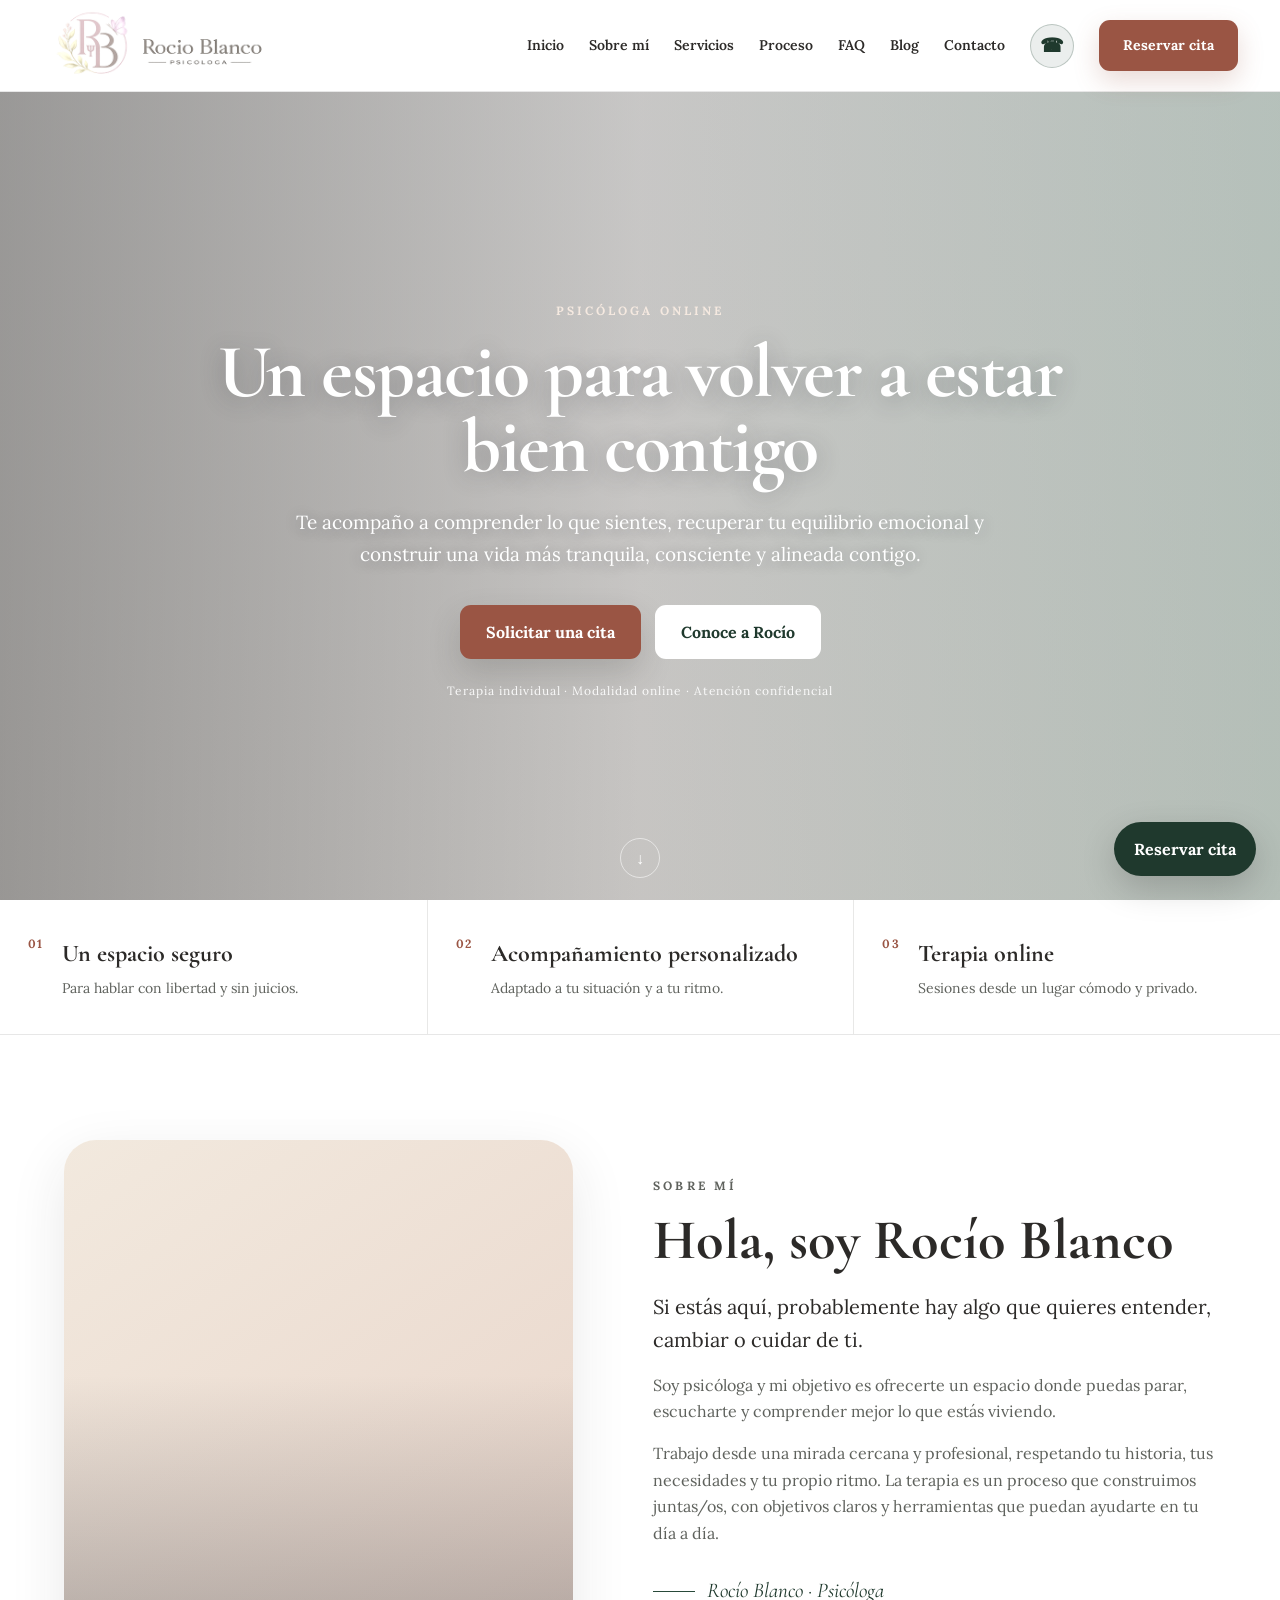
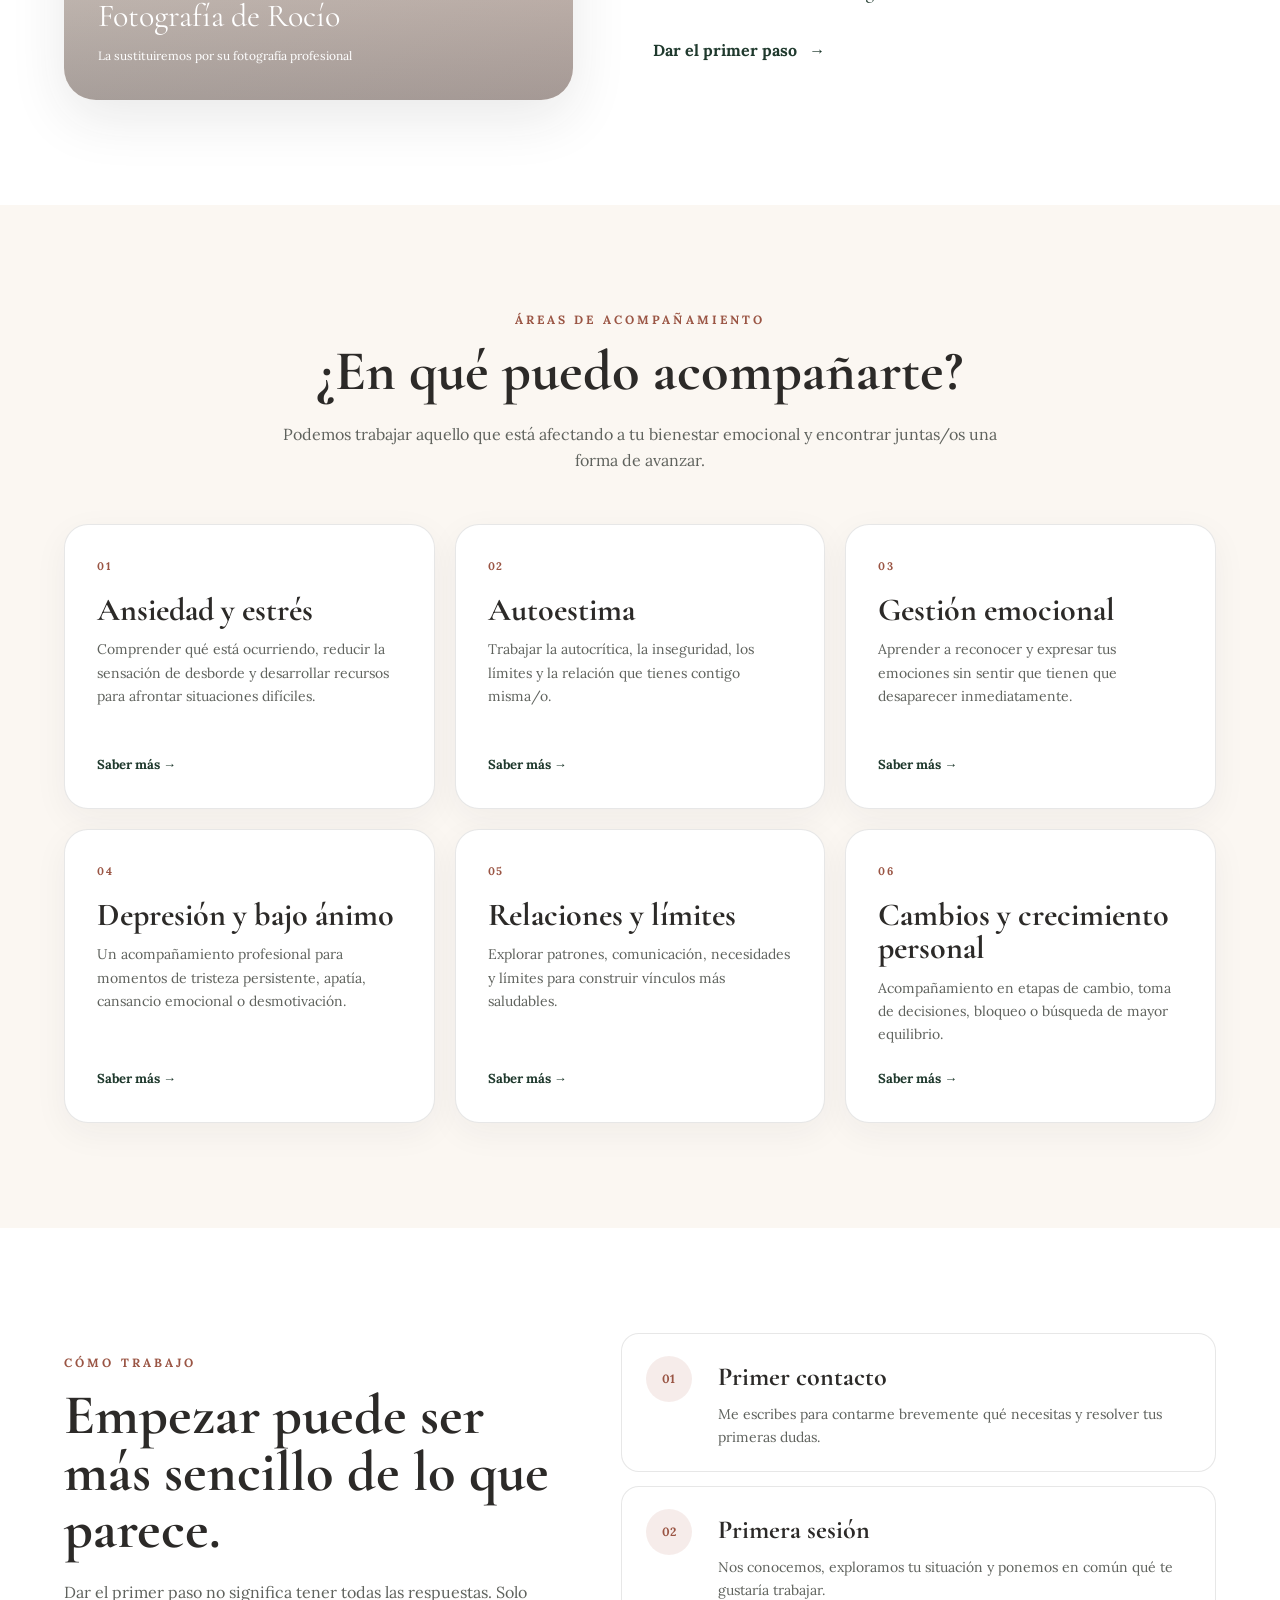
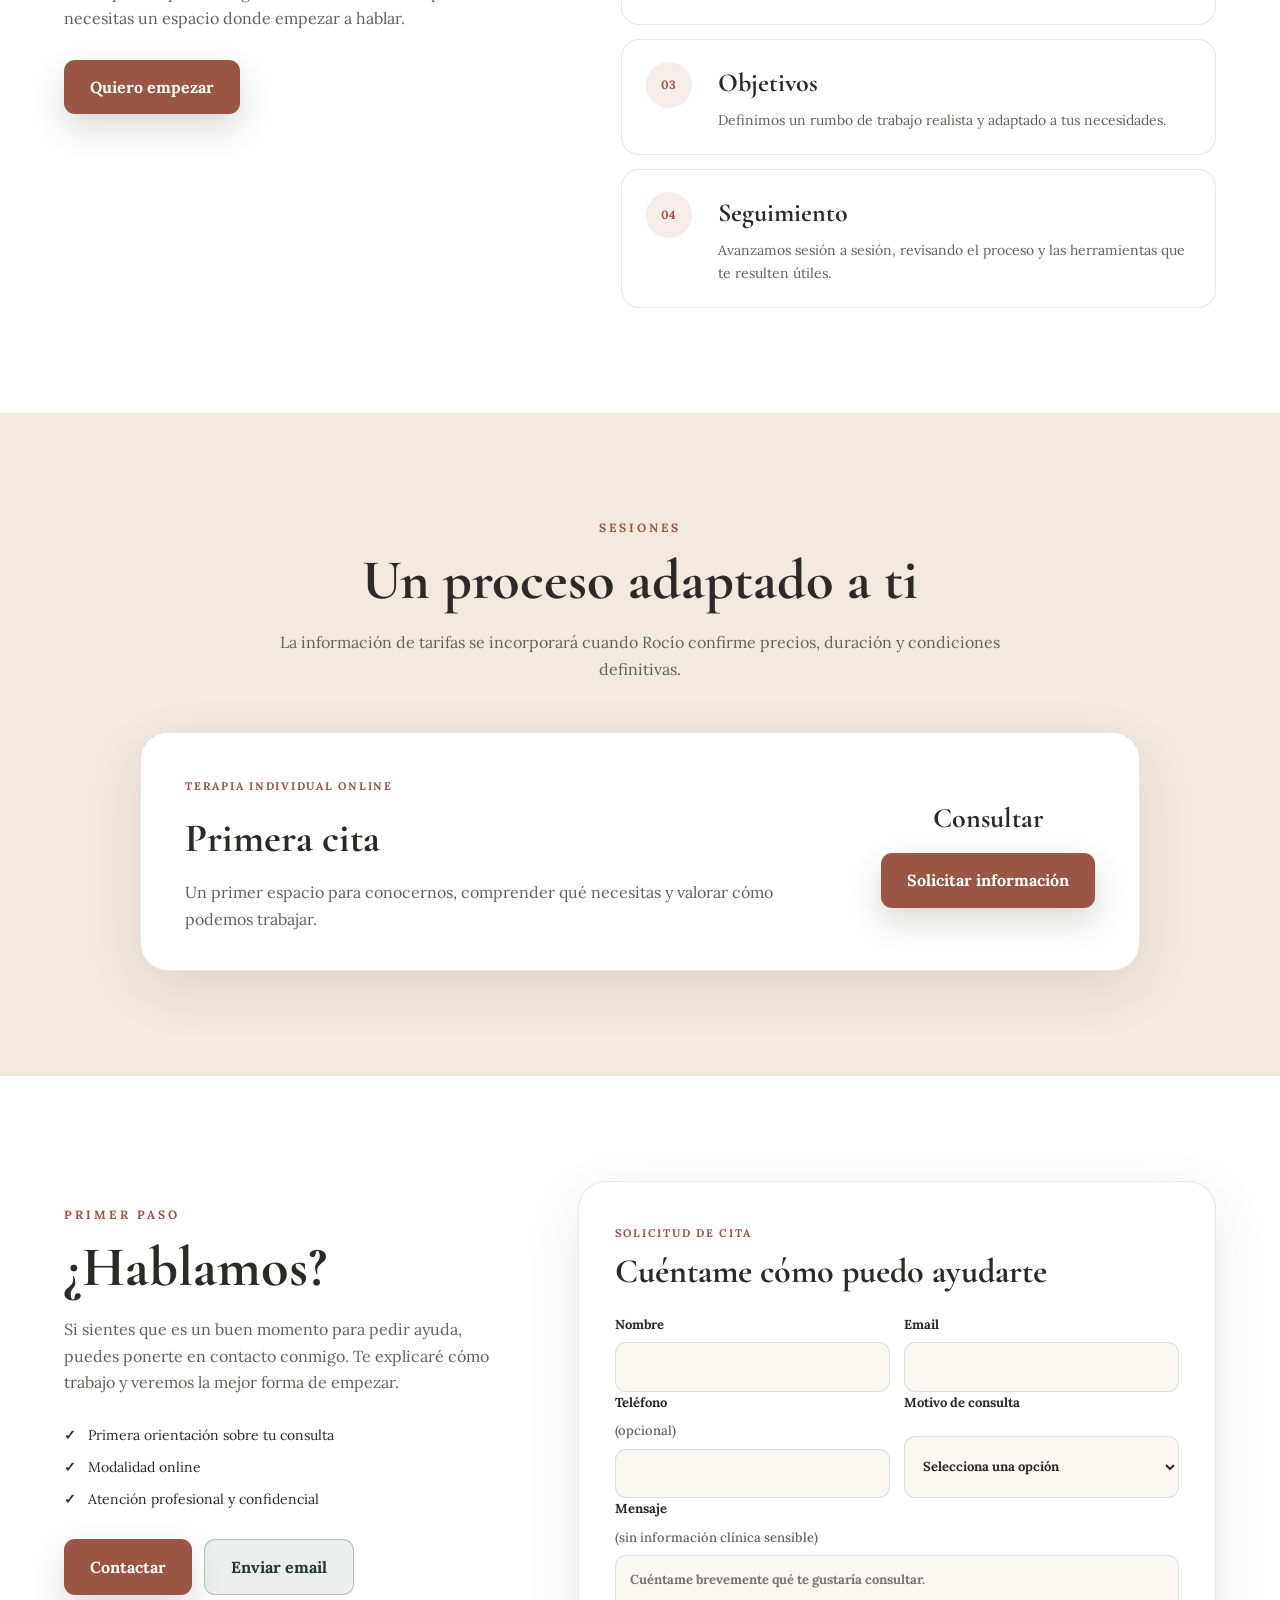
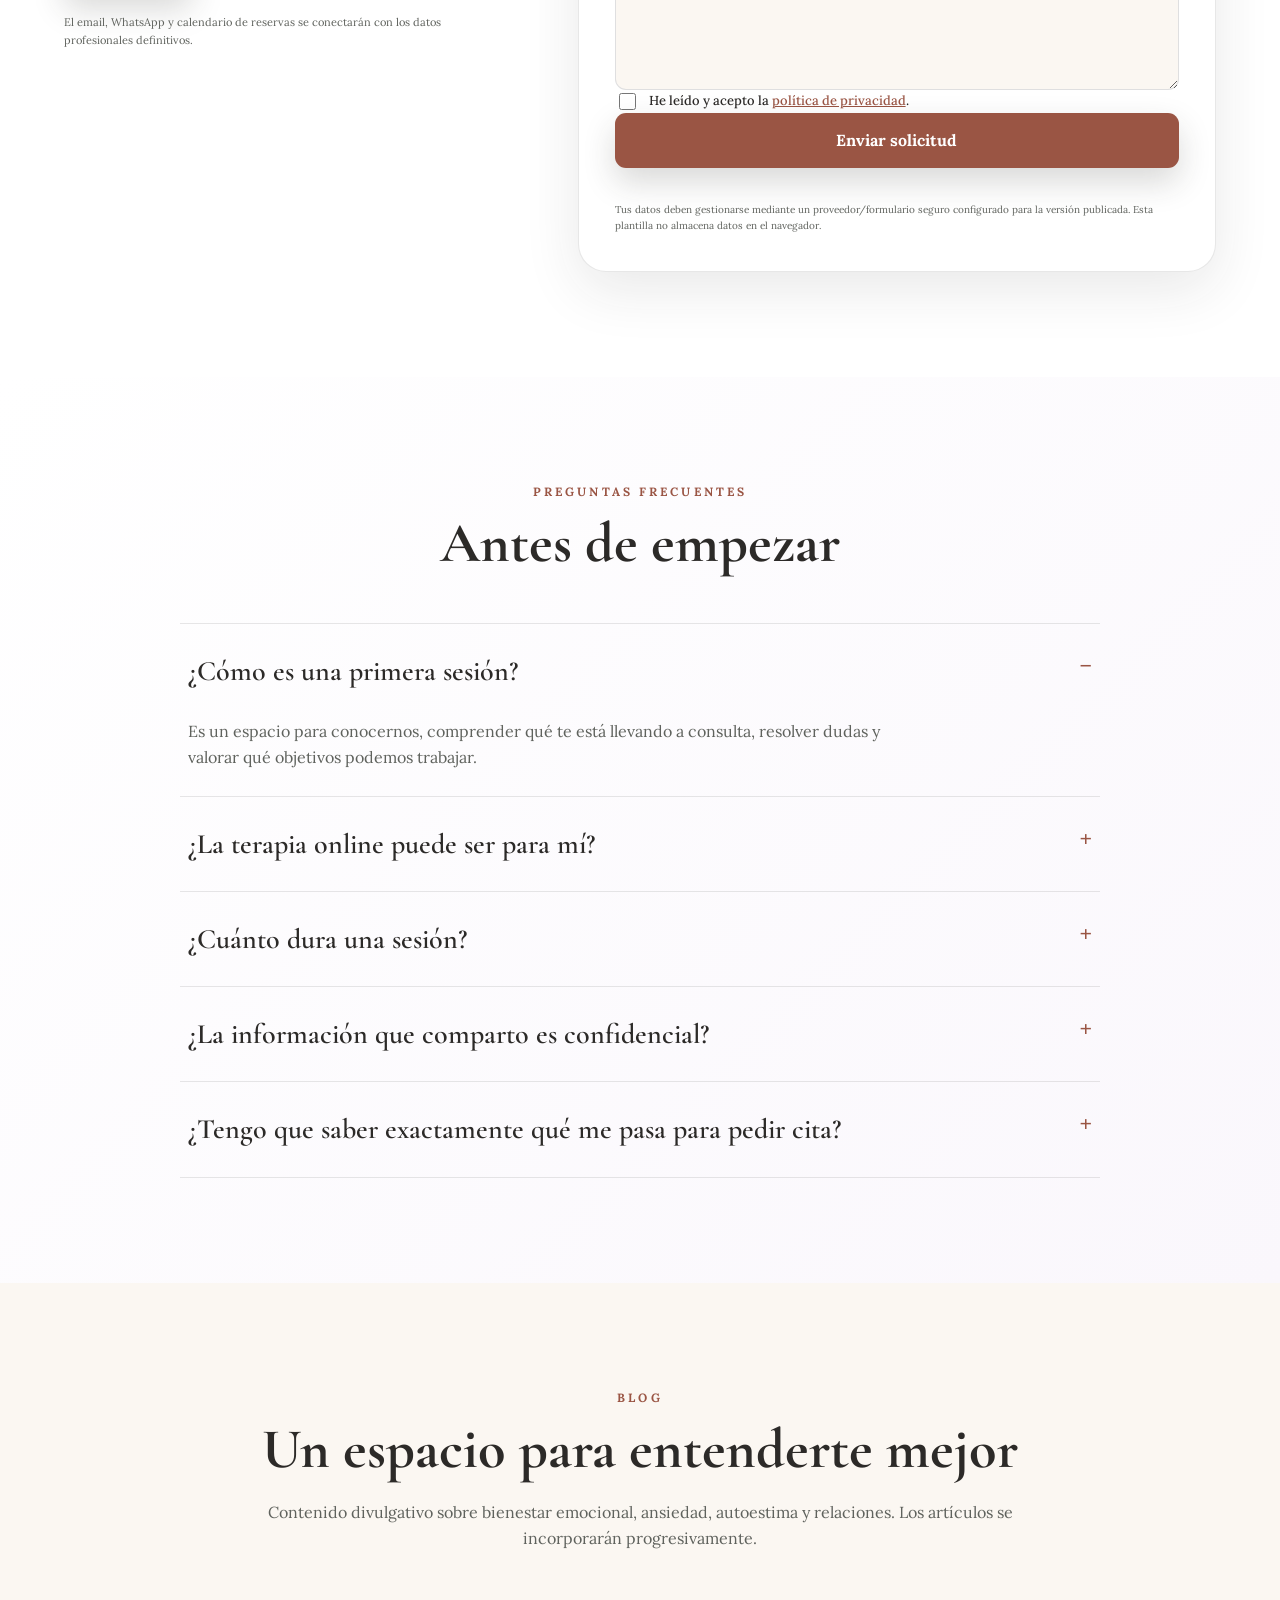
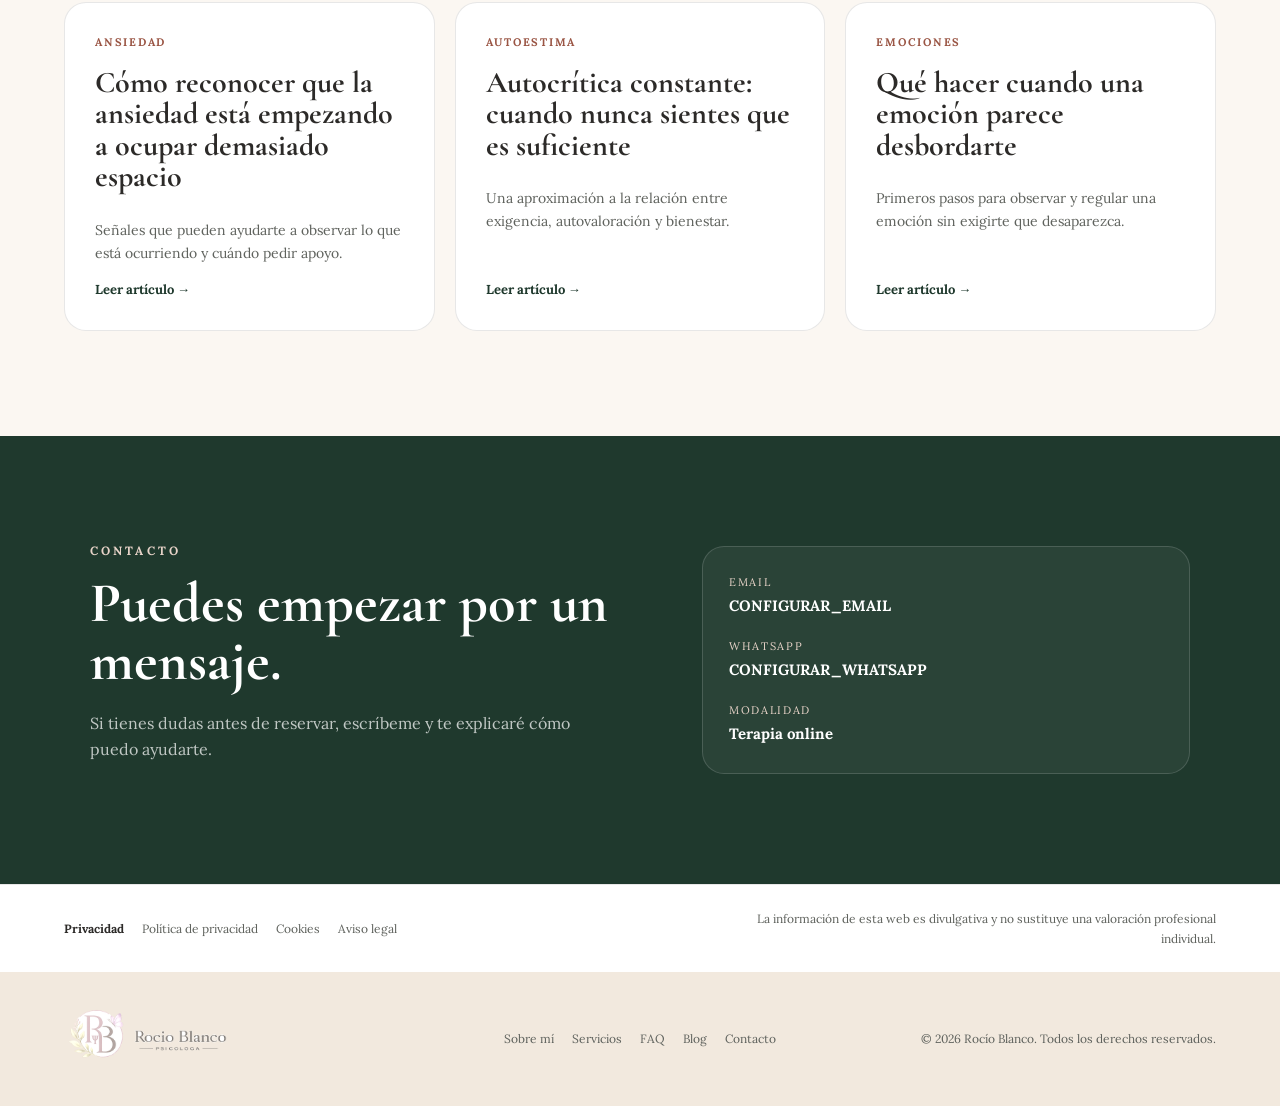
==== v4/index.html @ 40e430f9 "Add files via upload" ====
<!doctype html>
<html lang="es">
<head>
  <meta charset="utf-8">
  <meta name="viewport" content="width=device-width, initial-scale=1">
  <meta name="theme-color" content="#294A3A">
  <title>Rocío Blanco | Psicóloga online</title>
  <meta name="description" content="Rocío Blanco, psicóloga online. Un espacio profesional, cercano y confidencial para trabajar tu bienestar emocional, ansiedad, autoestima y gestión emocional.">
  <meta name="robots" content="index,follow">
  <link rel="canonical" href="https://licblancorocio.com/">
  <meta property="og:type" content="website">
  <meta property="og:title" content="Rocío Blanco | Psicóloga online">
  <meta property="og:description" content="Un espacio para volver a estar bien contigo.">
  <meta property="og:url" content="https://licblancorocio.com/">
  <meta property="og:image" content="assets/hero-office.jpg">
  <link rel="icon" href="assets/logo-rocio-blanco.png">
  <link rel="preconnect" href="https://fonts.googleapis.com">
  <link rel="preconnect" href="https://fonts.gstatic.com" crossorigin>
  <link href="https://fonts.googleapis.com/css2?family=Cormorant+Garamond:wght@500;600;700&family=Lora:wght@400;500;600;700&display=swap" rel="stylesheet">
  <link rel="stylesheet" href="style.css">
  <script type="application/ld+json">
  {
    "@context":"https://schema.org",
    "@type":"Person",
    "name":"Rocío Blanco",
    "jobTitle":"Psicóloga",
    "url":"https://licblancorocio.com/",
    "image":"https://licblancorocio.com/assets/logo-rocio-blanco.png"
  }
  </script>
</head>
<body>
<a class="skip-link" href="#contenido">Saltar al contenido</a>
<header class="site-header" id="cabecera">
  <div class="header-inner">
    <a class="brand" href="#inicio" aria-label="Rocío Blanco Psicóloga, inicio">
      <img src="assets/logo-rocio-blanco.png" alt="Rocío Blanco — Psicóloga" width="482" height="170">
    </a>
    <button class="menu-toggle" type="button" aria-expanded="false" aria-controls="site-nav" aria-label="Abrir menú">
      <span></span><span></span><span></span>
    </button>
    <nav class="site-nav" id="site-nav" aria-label="Navegación principal">
      <a href="#inicio">Inicio</a>
      <a href="#sobre-mi">Sobre mí</a>
      <a href="#servicios">Servicios</a>
      <a href="#proceso">Proceso</a>
      <a href="#faq">FAQ</a>
      <a href="#blog">Blog</a>
      <a href="#contacto">Contacto</a>
      <a class="header-icon" href="#reserva" aria-label="Reservar una cita">☎</a>
      <a class="header-cta" href="#reserva">Reservar cita</a>
    </nav>
  </div>
</header>

<main id="contenido">
  <section class="hero" id="inicio" aria-labelledby="hero-title">
    <div class="hero-overlay"></div>
    <div class="hero-content">
      <p class="eyebrow eyebrow-light">PSICÓLOGA ONLINE</p>
      <h1 id="hero-title">Un espacio para volver a estar bien contigo</h1>
      <p class="hero-lead">Te acompaño a comprender lo que sientes, recuperar tu equilibrio emocional y construir una vida más tranquila, consciente y alineada contigo.</p>
      <div class="hero-actions">
        <a class="button button-primary" href="#reserva">Solicitar una cita</a>
        <a class="button button-light" href="#sobre-mi">Conoce a Rocío</a>
      </div>
      <p class="hero-note">Terapia individual · Modalidad online · Atención confidencial</p>
    </div>
    <a class="scroll-cue" href="#sobre-mi" aria-label="Continuar hacia la siguiente sección">↓</a>
  </section>

  <section class="trust" aria-label="Características de la atención">
    <div class="trust-item"><span>01</span><div><strong>Un espacio seguro</strong><p>Para hablar con libertad y sin juicios.</p></div></div>
    <div class="trust-item"><span>02</span><div><strong>Acompañamiento personalizado</strong><p>Adaptado a tu situación y a tu ritmo.</p></div></div>
    <div class="trust-item"><span>03</span><div><strong>Terapia online</strong><p>Sesiones desde un lugar cómodo y privado.</p></div></div>
  </section>

  <section class="section about" id="sobre-mi" aria-labelledby="about-title">
    <div class="about-photo photo-frame">
      <div class="photo-placeholder"><span>Fotografía de Rocío</span><small>La sustituiremos por su fotografía profesional</small></div>
    </div>
    <div class="about-copy">
      <p class="eyebrow">Sobre mí</p>
      <h2 id="about-title">Hola, soy Rocío Blanco</h2>
      <p class="lead">Si estás aquí, probablemente hay algo que quieres entender, cambiar o cuidar de ti.</p>
      <p>Soy psicóloga y mi objetivo es ofrecerte un espacio donde puedas parar, escucharte y comprender mejor lo que estás viviendo.</p>
      <p>Trabajo desde una mirada cercana y profesional, respetando tu historia, tus necesidades y tu propio ritmo. La terapia es un proceso que construimos juntas/os, con objetivos claros y herramientas que puedan ayudarte en tu día a día.</p>
      <div class="signature-line"><span></span><em>Rocío Blanco · Psicóloga</em></div>
      <a class="text-link" href="#reserva">Dar el primer paso <span>→</span></a>
    </div>
  </section>

  <section class="section services" id="servicios" aria-labelledby="services-title">
    <div class="section-heading centered">
      <p class="eyebrow">Áreas de acompañamiento</p>
      <h2 id="services-title">¿En qué puedo acompañarte?</h2>
      <p>Podemos trabajar aquello que está afectando a tu bienestar emocional y encontrar juntas/os una forma de avanzar.</p>
    </div>
    <div class="service-grid">
      <article class="service-card"><span class="service-number">01</span><h3>Ansiedad y estrés</h3><p>Comprender qué está ocurriendo, reducir la sensación de desborde y desarrollar recursos para afrontar situaciones difíciles.</p><a href="#reserva" aria-label="Consultar sobre ansiedad y estrés">Saber más →</a></article>
      <article class="service-card"><span class="service-number">02</span><h3>Autoestima</h3><p>Trabajar la autocrítica, la inseguridad, los límites y la relación que tienes contigo misma/o.</p><a href="#reserva" aria-label="Consultar sobre autoestima">Saber más →</a></article>
      <article class="service-card"><span class="service-number">03</span><h3>Gestión emocional</h3><p>Aprender a reconocer y expresar tus emociones sin sentir que tienen que desaparecer inmediatamente.</p><a href="#reserva" aria-label="Consultar sobre gestión emocional">Saber más →</a></article>
      <article class="service-card"><span class="service-number">04</span><h3>Depresión y bajo ánimo</h3><p>Un acompañamiento profesional para momentos de tristeza persistente, apatía, cansancio emocional o desmotivación.</p><a href="#reserva" aria-label="Consultar sobre depresión y bajo ánimo">Saber más →</a></article>
      <article class="service-card"><span class="service-number">05</span><h3>Relaciones y límites</h3><p>Explorar patrones, comunicación, necesidades y límites para construir vínculos más saludables.</p><a href="#reserva" aria-label="Consultar sobre relaciones y límites">Saber más →</a></article>
      <article class="service-card"><span class="service-number">06</span><h3>Cambios y crecimiento personal</h3><p>Acompañamiento en etapas de cambio, toma de decisiones, bloqueo o búsqueda de mayor equilibrio.</p><a href="#reserva" aria-label="Consultar sobre crecimiento personal">Saber más →</a></article>
    </div>
  </section>

  <section class="section process" id="proceso" aria-labelledby="process-title">
    <div class="process-panel">
      <p class="eyebrow">Cómo trabajo</p>
      <h2 id="process-title">Empezar puede ser más sencillo de lo que parece.</h2>
      <p>Dar el primer paso no significa tener todas las respuestas. Solo necesitas un espacio donde empezar a hablar.</p>
      <a class="button button-primary" href="#reserva">Quiero empezar</a>
    </div>
    <div class="process-steps">
      <article><span>01</span><div><h3>Primer contacto</h3><p>Me escribes para contarme brevemente qué necesitas y resolver tus primeras dudas.</p></div></article>
      <article><span>02</span><div><h3>Primera sesión</h3><p>Nos conocemos, exploramos tu situación y ponemos en común qué te gustaría trabajar.</p></div></article>
      <article><span>03</span><div><h3>Objetivos</h3><p>Definimos un rumbo de trabajo realista y adaptado a tus necesidades.</p></div></article>
      <article><span>04</span><div><h3>Seguimiento</h3><p>Avanzamos sesión a sesión, revisando el proceso y las herramientas que te resulten útiles.</p></div></article>
    </div>
  </section>

  <section class="section pricing" id="tarifas" aria-labelledby="pricing-title">
    <div class="section-heading centered"><p class="eyebrow">Sesiones</p><h2 id="pricing-title">Un proceso adaptado a ti</h2><p>La información de tarifas se incorporará cuando Rocío confirme precios, duración y condiciones definitivas.</p></div>
    <div class="pricing-card">
      <div><span class="pricing-label">Terapia individual online</span><h3>Primera cita</h3><p>Un primer espacio para conocernos, comprender qué necesitas y valorar cómo podemos trabajar.</p></div>
      <div class="pricing-action"><strong>Consultar</strong><a class="button button-primary" href="#reserva">Solicitar información</a></div>
    </div>
  </section>

  <section class="section booking" id="reserva" aria-labelledby="booking-title">
    <div class="booking-copy">
      <p class="eyebrow">Primer paso</p>
      <h2 id="booking-title">¿Hablamos?</h2>
      <p>Si sientes que es un buen momento para pedir ayuda, puedes ponerte en contacto conmigo. Te explicaré cómo trabajo y veremos la mejor forma de empezar.</p>
      <div class="booking-points"><p><span>✓</span> Primera orientación sobre tu consulta</p><p><span>✓</span> Modalidad online</p><p><span>✓</span> Atención profesional y confidencial</p></div>
      <div class="contact-actions">
        <a class="button button-primary" href="#contacto">Contactar</a>
        <a class="button button-soft" href="mailto:CONFIGURAR_EMAIL">Enviar email</a>
      </div>
      <p class="config-note">El email, WhatsApp y calendario de reservas se conectarán con los datos profesionales definitivos.</p>
    </div>
    <div class="booking-card">
      <span class="card-kicker">SOLICITUD DE CITA</span>
      <h3>Cuéntame cómo puedo ayudarte</h3>
      <form id="contactForm" novalidate>
        <div class="field-row"><label>Nombre<input type="text" name="nombre" autocomplete="name" required></label><label>Email<input type="email" name="email" autocomplete="email" required></label></div>
        <div class="field-row"><label>Teléfono <span class="optional">(opcional)</span><input type="tel" name="telefono" autocomplete="tel"></label><label>Motivo de consulta<select name="motivo" required><option value="">Selecciona una opción</option><option>Ansiedad y estrés</option><option>Autoestima</option><option>Gestión emocional</option><option>Depresión y bajo ánimo</option><option>Relaciones y límites</option><option>Otro</option></select></label></div>
        <label>Mensaje <span class="optional">(sin información clínica sensible)</span><textarea name="mensaje" rows="5" maxlength="1000" placeholder="Cuéntame brevemente qué te gustaría consultar."></textarea></label>
        <label class="consent"><input type="checkbox" name="consentimiento" required><span>He leído y acepto la <a href="privacidad.html">política de privacidad</a>.</span></label>
        <button class="button button-primary button-full" type="submit">Enviar solicitud</button>
        <p class="form-status" id="formStatus" role="status" aria-live="polite"></p>
      </form>
      <p class="form-security">Tus datos deben gestionarse mediante un proveedor/formulario seguro configurado para la versión publicada. Esta plantilla no almacena datos en el navegador.</p>
    </div>
  </section>

  <section class="section faq" id="faq" aria-labelledby="faq-title">
    <div class="section-heading centered"><p class="eyebrow">Preguntas frecuentes</p><h2 id="faq-title">Antes de empezar</h2></div>
    <div class="faq-list">
      <details open><summary>¿Cómo es una primera sesión?</summary><p>Es un espacio para conocernos, comprender qué te está llevando a consulta, resolver dudas y valorar qué objetivos podemos trabajar.</p></details>
      <details><summary>¿La terapia online puede ser para mí?</summary><p>La modalidad online permite realizar las sesiones desde un espacio privado y tranquilo. En la primera conversación podemos valorar si esta modalidad encaja contigo.</p></details>
      <details><summary>¿Cuánto dura una sesión?</summary><p>La duración exacta se indicará en las condiciones de servicio antes de la reserva.</p></details>
      <details><summary>¿La información que comparto es confidencial?</summary><p>La atención psicológica se desarrolla con los deberes de confidencialidad profesional y de acuerdo con la normativa aplicable. Consulta la política de privacidad para conocer cómo se gestionan los datos de la web.</p></details>
      <details><summary>¿Tengo que saber exactamente qué me pasa para pedir cita?</summary><p>No. Puedes comenzar simplemente explicando qué estás notando o qué situación te preocupa. La primera sesión ayuda a ordenar esa información.</p></details>
    </div>
  </section>

  <section class="section blog" id="blog" aria-labelledby="blog-title">
    <div class="section-heading centered"><p class="eyebrow">Blog</p><h2 id="blog-title">Un espacio para entenderte mejor</h2><p>Contenido divulgativo sobre bienestar emocional, ansiedad, autoestima y relaciones. Los artículos se incorporarán progresivamente.</p></div>
    <div class="article-grid">
      <article class="article-card"><span>Ansiedad</span><h3>Cómo reconocer que la ansiedad está empezando a ocupar demasiado espacio</h3><p>Señales que pueden ayudarte a observar lo que está ocurriendo y cuándo pedir apoyo.</p><a href="blog.html">Leer artículo →</a></article>
      <article class="article-card"><span>Autoestima</span><h3>Autocrítica constante: cuando nunca sientes que es suficiente</h3><p>Una aproximación a la relación entre exigencia, autovaloración y bienestar.</p><a href="blog.html">Leer artículo →</a></article>
      <article class="article-card"><span>Emociones</span><h3>Qué hacer cuando una emoción parece desbordarte</h3><p>Primeros pasos para observar y regular una emoción sin exigirte que desaparezca.</p><a href="blog.html">Leer artículo →</a></article>
    </div>
  </section>

  <section class="section contact" id="contacto" aria-labelledby="contact-title">
    <div class="contact-inner">
      <div><p class="eyebrow">Contacto</p><h2 id="contact-title">Puedes empezar por un mensaje.</h2><p>Si tienes dudas antes de reservar, escríbeme y te explicaré cómo puedo ayudarte.</p></div>
      <div class="contact-box"><div><span>Email</span><strong>CONFIGURAR_EMAIL</strong></div><div><span>WhatsApp</span><strong>CONFIGURAR_WHATSAPP</strong></div><div><span>Modalidad</span><strong>Terapia online</strong></div></div>
    </div>
  </section>

  <section class="legal-strip" aria-label="Información legal"><div><span>Privacidad</span><a href="privacidad.html">Política de privacidad</a><a href="cookies.html">Cookies</a><a href="aviso-legal.html">Aviso legal</a></div><p>La información de esta web es divulgativa y no sustituye una valoración profesional individual.</p></section>
</main>

<footer class="site-footer">
  <div class="footer-brand"><img src="assets/logo-rocio-blanco.png" alt="Rocío Blanco Psicóloga" width="482" height="170"></div>
  <div class="footer-nav"><a href="#sobre-mi">Sobre mí</a><a href="#servicios">Servicios</a><a href="#faq">FAQ</a><a href="#blog">Blog</a><a href="#contacto">Contacto</a></div>
  <p>© <span id="year"></span> Rocío Blanco. Todos los derechos reservados.</p>
</footer>

<a class="floating-contact" href="#reserva" aria-label="Solicitar una cita">Reservar cita</a>
<script src="script.js" defer></script>
</body>
</html>
---- v4/style.css ----
:root{--lav:#B86F5B;--lav-dark:#9A5544;--lav-soft:#E8D4C9;--sage:#294A3A;--sage-dark:#1F392D;--blue:#5F625D;--text:#2C2A28;--beige:#F2E9DE;--cream:#FBF7F2;--white:#FFFFFF;--line:rgba(44,42,40,.11);--shadow:0 18px 55px rgba(44,42,40,.10);--radius:24px}*{box-sizing:border-box}html{scroll-behavior:smooth}body{margin:0;color:var(--text);background:var(--white);font-family:"Lora",Georgia,serif;line-height:1.65}a{color:inherit;text-decoration:none}button,input,select,textarea{font:inherit}.skip-link{position:fixed;left:16px;top:-60px;z-index:2000;padding:12px 16px;background:var(--text);color:#fff;border-radius:8px}.skip-link:focus{top:16px}.site-header{position:sticky;top:0;z-index:1000;height:92px;background:rgba(255,255,255,.96);backdrop-filter:blur(14px);border-bottom:1px solid var(--line)}.header-inner{height:100%;max-width:1360px;margin:auto;padding:0 42px;display:grid;grid-template-columns:280px 1fr;align-items:center;gap:20px}.brand{display:flex;align-items:center;height:100%;width:max-content}.brand img{display:block;width:238px;height:auto;max-height:78px;object-fit:contain}.site-nav{display:flex;justify-content:flex-end;align-items:center;gap:25px;font-size:14px;font-weight:600}.site-nav>a:not(.header-icon):not(.header-cta){position:relative;padding:9px 0}.site-nav>a:not(.header-icon):not(.header-cta)::after{content:"";position:absolute;left:0;right:0;bottom:3px;height:1.5px;background:var(--lav-dark);transform:scaleX(0);transform-origin:center;transition:.25s}.site-nav>a:not(.header-icon):not(.header-cta):hover::after,.site-nav>a:not(.header-icon):not(.header-cta):focus-visible::after{transform:scaleX(1)}.header-icon{width:44px;height:44px;border:1px solid rgba(143,160,137,.3);border-radius:50%;display:grid;place-items:center;background:rgba(167,184,154,.12);color:var(--sage-dark);font-size:19px}.header-cta,.button{display:inline-flex;align-items:center;justify-content:center;border-radius:11px;font-weight:700;transition:transform .2s,box-shadow .2s,background .2s}.header-cta{padding:14px 24px;background:var(--lav-dark);color:#fff;box-shadow:0 10px 26px rgba(155,131,189,.22)}.header-cta:hover,.button:hover{transform:translateY(-2px)}.menu-toggle{display:none;border:0;background:transparent;padding:8px;cursor:pointer}.menu-toggle span{display:block;width:26px;height:2px;background:var(--text);margin:5px}.hero{min-height:calc(100vh - 92px);position:relative;display:grid;place-items:center;overflow:hidden;background-image:url('https://images.unsplash.com/photo-1497366754035-f200968a6e72?auto=format&fit=crop&w=2400&q=88');background-size:cover;background-position:center}.hero-overlay{position:absolute;inset:0;background:linear-gradient(90deg,rgba(47,42,50,.45),rgba(47,42,50,.27) 50%,rgba(47,42,50,.38)),linear-gradient(180deg,rgba(220,207,234,.10),rgba(220,207,234,.24))}.hero-content{position:relative;z-index:1;max-width:1000px;text-align:center;padding:80px 28px 70px;color:#fff}.eyebrow{margin:0 0 14px;text-transform:uppercase;letter-spacing:.26em;font-size:12px;font-weight:800;color:var(--lav-dark)}.eyebrow-light{color:#f1e7fa}.hero h1,h2,h3{font-family:"Cormorant Garamond",Georgia,serif}.hero h1{margin:0 auto 22px;max-width:980px;font-size:clamp(48px,6vw,76px);line-height:.98;letter-spacing:-.02em;color:#fff;text-shadow:0 4px 24px rgba(45,48,56,.32)}.hero-lead{max-width:770px;margin:0 auto;color:#fff;font-size:19px;line-height:1.7;text-shadow:0 2px 15px rgba(45,48,56,.32)}.hero-actions{margin-top:34px;display:flex;justify-content:center;gap:14px;flex-wrap:wrap}.button{min-height:50px;padding:14px 26px;border:0;cursor:pointer}.button-primary{background:var(--lav-dark);color:#fff;box-shadow:0 14px 32px rgba(45,48,56,.18)}.button-light{background:#fff;color:var(--sage-dark)}.button-soft{background:rgba(167,184,154,.14);color:var(--sage-dark);border:1px solid rgba(143,160,137,.35)}.hero-note{margin:22px 0 0;font-size:12px;letter-spacing:.08em;color:rgba(255,255,255,.9)}.scroll-cue{position:absolute;z-index:2;bottom:22px;left:50%;transform:translateX(-50%);width:40px;height:40px;border:1px solid rgba(255,255,255,.55);border-radius:50%;display:grid;place-items:center;color:#fff}.trust{max-width:1280px;margin:auto;display:grid;grid-template-columns:repeat(3,1fr);border-bottom:1px solid var(--line)}.trust-item{display:flex;gap:18px;padding:34px 28px;align-items:flex-start}.trust-item+ .trust-item{border-left:1px solid var(--line)}.trust-item>span{color:var(--lav-dark);font-size:12px;font-weight:800;letter-spacing:.12em}.trust-item strong{display:block;font-family:"Cormorant Garamond",Georgia,serif;font-size:24px}.trust-item p{margin:3px 0 0;color:var(--blue);font-size:14px}.section{padding:105px max(5vw,32px)}.about{max-width:1280px;margin:auto;display:grid;grid-template-columns:.95fr 1.05fr;gap:80px;align-items:center}.about-photo{min-height:560px}.photo-frame{border-radius:32px;overflow:hidden;background:linear-gradient(145deg,var(--beige),var(--lav-soft));box-shadow:var(--shadow);position:relative}.photo-placeholder{height:100%;min-height:560px;display:flex;flex-direction:column;justify-content:flex-end;padding:34px;background:linear-gradient(180deg,transparent 42%,rgba(45,48,56,.36));color:#fff}.photo-placeholder span{font-family:"Cormorant Garamond",Georgia,serif;font-size:32px}.photo-placeholder small{font-size:12px;margin-top:3px}.about-copy{max-width:600px}.about-copy h2,.section-heading h2,.process-panel h2,.booking h2,.contact h2{font-size:clamp(42px,4.4vw,62px);line-height:1.02;margin:0 0 20px}.about-copy p{color:var(--blue);margin:0 0 16px}.about-copy .lead{font-size:20px;color:var(--text)}.signature-line{display:flex;align-items:center;gap:12px;margin:28px 0;color:var(--sage-dark)}.signature-line span{width:42px;height:1px;background:var(--sage)}.signature-line em{font-family:"Cormorant Garamond",Georgia,serif;font-size:21px}.text-link{font-weight:800;color:var(--lav-dark)}.text-link span{margin-left:8px}.services{background:var(--cream)}.section-heading{max-width:760px;margin:0 auto 50px}.centered{text-align:center}.section-heading>p:not(.eyebrow){color:var(--blue);margin:0}.service-grid{max-width:1280px;margin:auto;display:grid;grid-template-columns:repeat(3,1fr);gap:20px}.service-card{background:#fff;border:1px solid var(--line);border-radius:var(--radius);padding:32px;min-height:285px;display:flex;flex-direction:column;box-shadow:0 10px 34px rgba(45,48,56,.05);transition:.25s}.service-card:hover{transform:translateY(-5px);box-shadow:var(--shadow)}.service-number{font-size:11px;font-weight:800;letter-spacing:.15em;color:var(--lav-dark)}.service-card h3{font-size:32px;line-height:1.05;margin:18px 0 12px}.service-card p{color:var(--blue);font-size:14px;margin:0 0 22px}.service-card a{margin-top:auto;color:var(--sage-dark);font-weight:800;font-size:13px}.process{max-width:1280px;margin:auto;display:grid;grid-template-columns:.9fr 1.1fr;gap:70px;align-items:start}.process-panel{padding:20px 0}.process-panel>p:not(.eyebrow){color:var(--blue);max-width:520px;margin:0 0 28px}.process-steps{display:grid;gap:14px}.process-steps article{display:grid;grid-template-columns:54px 1fr;gap:18px;padding:22px 24px;border:1px solid var(--line);border-radius:18px;background:#fff}.process-steps span{width:46px;height:46px;border-radius:50%;background:rgba(185,163,212,.17);display:grid;place-items:center;color:var(--lav-dark);font-weight:800;font-size:12px}.process-steps h3{font-size:26px;margin:0 0 4px}.process-steps p{color:var(--blue);font-size:14px;margin:0}.pricing{background:var(--beige)}.pricing-card{max-width:1000px;margin:auto;background:#fff;border-radius:28px;padding:38px 44px;display:flex;align-items:center;justify-content:space-between;gap:30px;border:1px solid rgba(155,131,189,.16);box-shadow:var(--shadow)}.pricing-label,.card-kicker{font-size:11px;font-weight:800;letter-spacing:.16em;text-transform:uppercase;color:var(--lav-dark)}.pricing-card h3{font-size:40px;margin:8px 0}.pricing-card p{color:var(--blue);margin:0;max-width:620px}.pricing-action{text-align:center;min-width:180px}.pricing-action strong{display:block;font-family:"Cormorant Garamond";font-size:28px;margin-bottom:12px}.booking{max-width:1280px;margin:auto;display:grid;grid-template-columns:.82fr 1.18fr;gap:70px;align-items:start}.booking-copy{padding-top:24px}.booking-copy>p:not(.eyebrow),.config-note{color:var(--blue)}.booking-points{margin:28px 0}.booking-points p{margin:9px 0;color:var(--text);font-size:14px}.booking-points span{color:var(--sage-dark);font-weight:800;margin-right:8px}.contact-actions{display:flex;gap:12px;flex-wrap:wrap}.config-note{font-size:11px;margin-top:18px}.booking-card{background:#fff;border:1px solid var(--line);border-radius:28px;padding:36px;box-shadow:var(--shadow)}.booking-card h3{font-size:34px;line-height:1.1;margin:8px 0 24px}.contact-form{display:grid;gap:16px}.field-row{display:grid;grid-template-columns:1fr 1fr;gap:14px}label{display:grid;gap:7px;color:var(--text);font-size:13px;font-weight:700}.optional{font-weight:500;color:var(--blue)}input,select,textarea{width:100%;border:1px solid rgba(111,127,149,.20);border-radius:11px;padding:13px 14px;background:var(--cream);color:var(--text);outline:none}textarea{resize:vertical;min-height:120px}input:focus,select:focus,textarea:focus{border-color:var(--lav-dark);box-shadow:0 0 0 3px rgba(185,163,212,.18)}.consent{display:flex;grid-template-columns:none;gap:10px;align-items:flex-start;font-weight:500}.consent input{width:17px;height:17px;margin-top:3px;flex:none}.consent a{text-decoration:underline;color:var(--lav-dark)}.button-full{width:100%}.form-status{min-height:22px;margin:0;color:var(--sage-dark);font-size:13px;font-weight:700}.form-security{font-size:10px;color:var(--blue);margin:12px 0 0}.faq{background:linear-gradient(135deg,#fff,#faf7fc)}.faq-list{max-width:920px;margin:auto;border-top:1px solid var(--line)}details{border-bottom:1px solid var(--line);padding:0}summary{list-style:none;cursor:pointer;padding:24px 8px;font-family:"Cormorant Garamond",Georgia,serif;font-size:28px;font-weight:600;display:flex;justify-content:space-between;gap:20px}summary::-webkit-details-marker{display:none}summary::after{content:"+";font-family:Inter;color:var(--lav-dark);font-size:22px}details[open] summary::after{content:"−"}details p{max-width:760px;color:var(--blue);padding:0 8px 25px;margin:0}.blog{background:var(--cream)}.article-grid{max-width:1200px;margin:auto;display:grid;grid-template-columns:repeat(3,1fr);gap:20px}.article-card{background:#fff;border-radius:22px;padding:30px;border:1px solid var(--line);min-height:300px;display:flex;flex-direction:column}.article-card>span{font-size:11px;text-transform:uppercase;letter-spacing:.16em;color:var(--lav-dark);font-weight:800}.article-card h3{font-size:30px;line-height:1.05;margin:16px 0 12px}.article-card p{color:var(--blue);font-size:14px}.article-card a{margin-top:auto;color:var(--sage-dark);font-weight:800;font-size:13px}.contact{background:var(--text);color:#fff}.contact-inner{max-width:1100px;margin:auto;display:grid;grid-template-columns:1fr .9fr;gap:70px;align-items:center}.contact .eyebrow{color:var(--lav-soft)}.contact h2{color:#fff}.contact-inner>div>p:not(.eyebrow){color:rgba(255,255,255,.72);max-width:520px}.contact-box{border:1px solid rgba(255,255,255,.15);border-radius:22px;padding:26px;background:rgba(255,255,255,.05);display:grid;gap:18px}.contact-box div{display:grid;gap:3px}.contact-box span{font-size:11px;text-transform:uppercase;letter-spacing:.15em;color:var(--lav-soft)}.contact-box strong{font-size:15px;color:#fff}.legal-strip{max-width:1280px;margin:auto;padding:24px 5%;display:flex;justify-content:space-between;gap:30px;align-items:center;border-top:1px solid var(--line);font-size:12px}.legal-strip div{display:flex;gap:18px;flex-wrap:wrap}.legal-strip span{font-weight:800}.legal-strip a{color:var(--blue)}.legal-strip p{margin:0;color:var(--blue);max-width:500px;text-align:right}.site-footer{padding:34px 5%;background:var(--beige);display:grid;grid-template-columns:1fr auto 1fr;gap:24px;align-items:center;color:var(--blue);font-size:12px}.footer-brand img{width:170px;height:auto}.footer-nav{display:flex;gap:18px}.footer-nav a:hover{color:var(--lav-dark)}.site-footer>p{text-align:right}.floating-contact{position:fixed;right:24px;bottom:24px;z-index:900;padding:14px 20px;background:var(--sage-dark);color:#fff;border-radius:999px;font-weight:800;box-shadow:0 12px 35px rgba(0,0,0,.18)}@media(max-width:1180px){.header-inner{padding:0 24px;grid-template-columns:230px 1fr}.brand img{width:205px}.site-nav{gap:17px}.service-grid{grid-template-columns:repeat(2,1fr)}}@media(max-width:980px){.site-header{height:76px}.header-inner{grid-template-columns:1fr auto}.brand img{width:190px;max-height:64px}.menu-toggle{display:block}.site-nav{display:none;position:absolute;top:76px;left:0;right:0;background:#fff;padding:18px 24px 26px;box-shadow:0 22px 45px rgba(45,48,56,.12);flex-direction:column;align-items:stretch;gap:2px}.site-nav.open{display:flex}.site-nav>a{padding:12px 0!important}.header-icon{width:100%;height:auto;border-radius:11px;justify-content:flex-start;padding:12px 14px!important}.header-cta{text-align:center}.hero{min-height:calc(100vh - 76px)}.hero h1{font-size:clamp(44px,8vw,64px)}.trust{grid-template-columns:1fr}.trust-item+ .trust-item{border-left:0;border-top:1px solid var(--line)}.about,.process,.booking,.contact-inner{grid-template-columns:1fr;gap:44px}.about-photo,.photo-placeholder{min-height:500px}.pricing-card{align-items:flex-start;flex-direction:column}.article-grid{grid-template-columns:1fr}.site-footer{grid-template-columns:1fr;text-align:center}.footer-brand img{margin:auto}.footer-nav{justify-content:center;flex-wrap:wrap}.site-footer>p{text-align:center}.legal-strip{flex-direction:column;align-items:flex-start}.legal-strip p{text-align:left}.service-grid{grid-template-columns:1fr 1fr}}@media(max-width:620px){.section{padding:78px 20px}.header-inner{padding:0 16px}.brand img{width:175px}.hero{background-position:62% center}.hero-content{padding:70px 18px 65px}.hero h1{font-size:43px}.hero-lead{font-size:16px}.hero-actions{flex-direction:column}.hero-actions .button{width:100%}.hero-note{font-size:10px}.service-grid,.field-row{grid-template-columns:1fr}.about-photo,.photo-placeholder{min-height:430px}.booking-card{padding:24px}.booking-card h3{font-size:30px}.contact-actions .button{width:100%}.floating-contact{left:18px;right:18px;text-align:center}.site-footer{padding-bottom:95px}}


/* ROCÍO BLANCO — PALETA DEFINITIVA TIERRA */
body{background:var(--white);}
.site-nav{font-family:"Lora",Georgia,serif;}
.header-cta,.button-primary{background:var(--lav-dark);}
.header-cta{box-shadow:0 10px 26px rgba(154,85,68,.22);}
.header-icon{border-color:rgba(41,74,58,.25);background:rgba(41,74,58,.09);color:var(--sage-dark);}
.eyebrow{color:var(--lav-dark);}
.eyebrow-light{color:#F5E9E0;}
.hero-overlay{background:linear-gradient(90deg,rgba(44,42,40,.48),rgba(44,42,40,.26) 50%,rgba(41,74,58,.34)),linear-gradient(180deg,rgba(242,233,222,.06),rgba(242,233,222,.22));}
.button-primary{box-shadow:0 14px 32px rgba(44,42,40,.18);}
.button-light{color:var(--sage-dark);}
.button-soft{background:rgba(41,74,58,.09);color:var(--sage-dark);border-color:rgba(41,74,58,.28);}
.trust-item>span,.pricing-label,.card-kicker,.article-card>span{color:var(--lav-dark);}
.service-card a,.text-link,.floating-contact{color:var(--sage-dark);}
.process-steps span{background:rgba(184,111,91,.13);color:var(--lav-dark);}
.pricing{background:var(--beige);}
.pricing-card{border-color:rgba(184,111,91,.18);}
.contact{background:var(--sage-dark);}
.contact .eyebrow{color:var(--lav-soft);}
.floating-contact{background:var(--sage-dark);color:#fff;}
input:focus,select:focus,textarea:focus{border-color:var(--lav-dark);box-shadow:0 0 0 3px rgba(184,111,91,.16);}
.site-footer{background:var(--beige);}
@media(max-width:620px){.hero h1{font-size:42px;}}
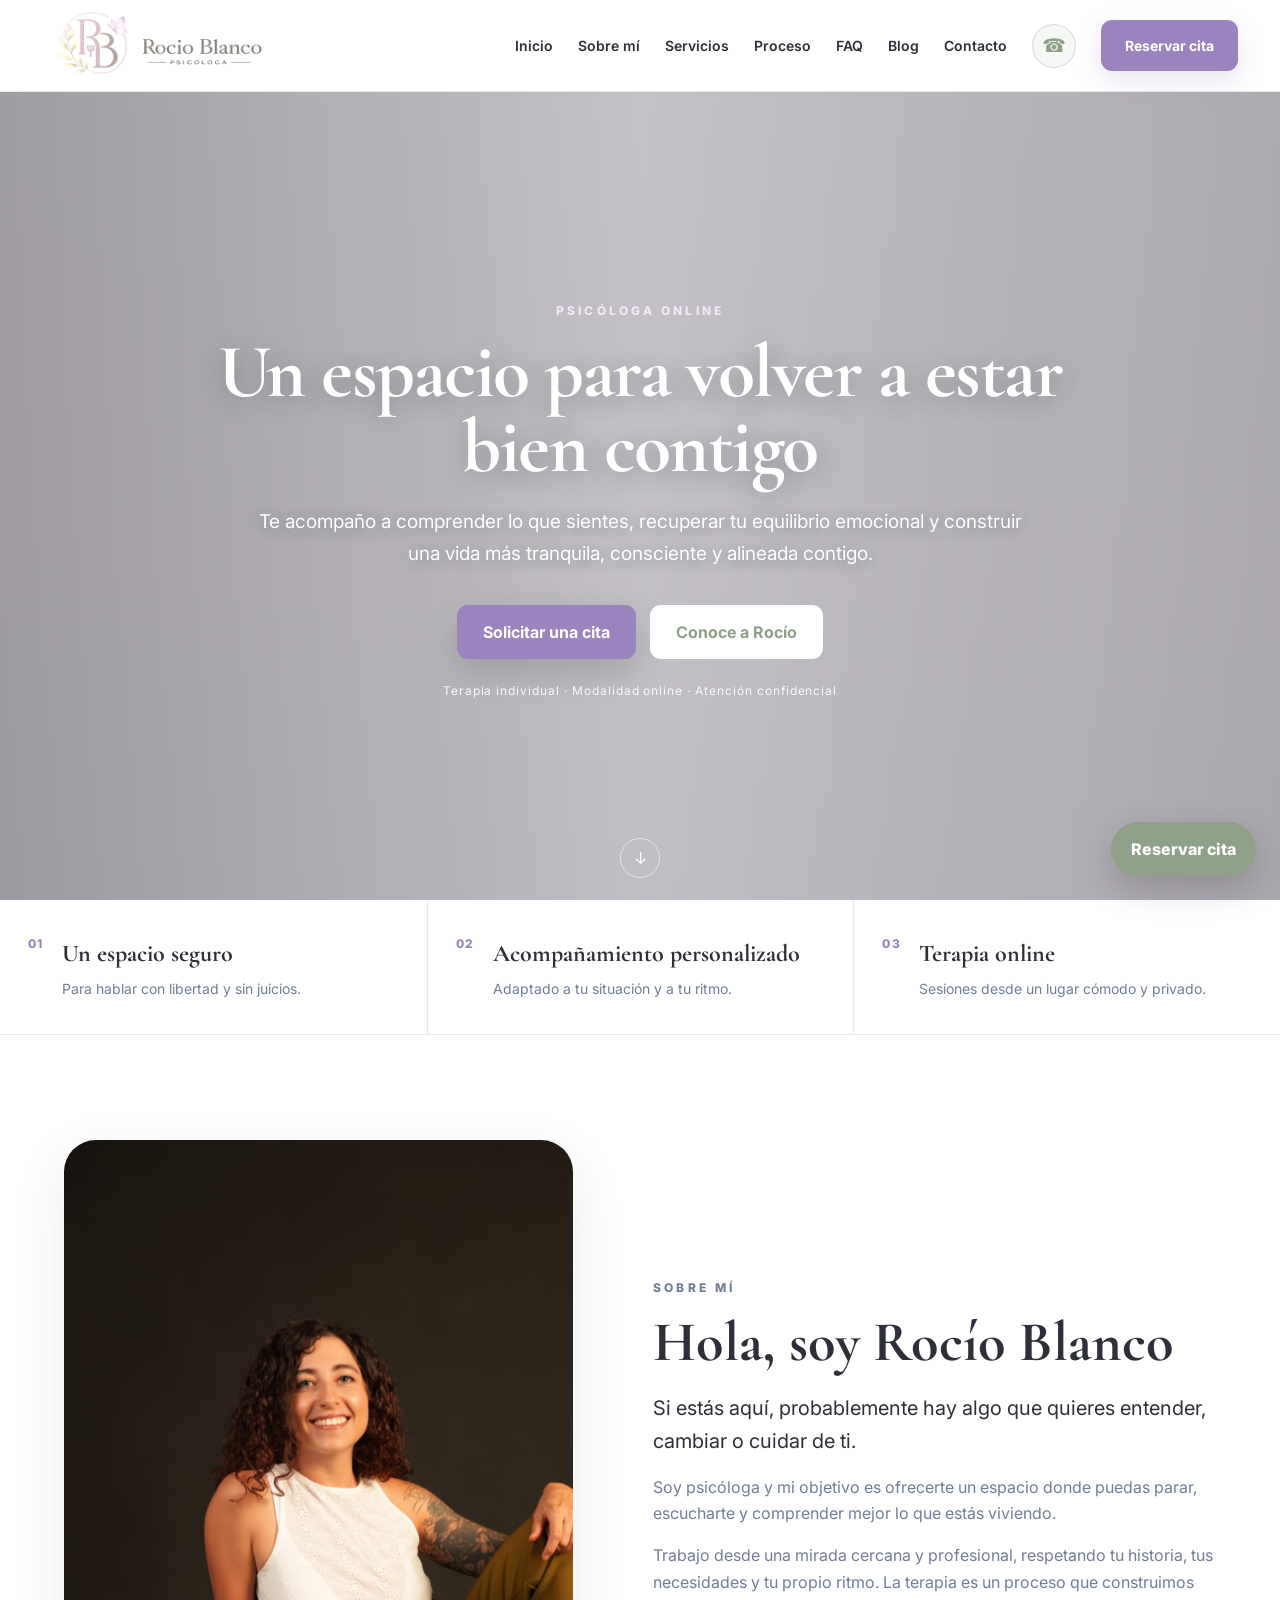
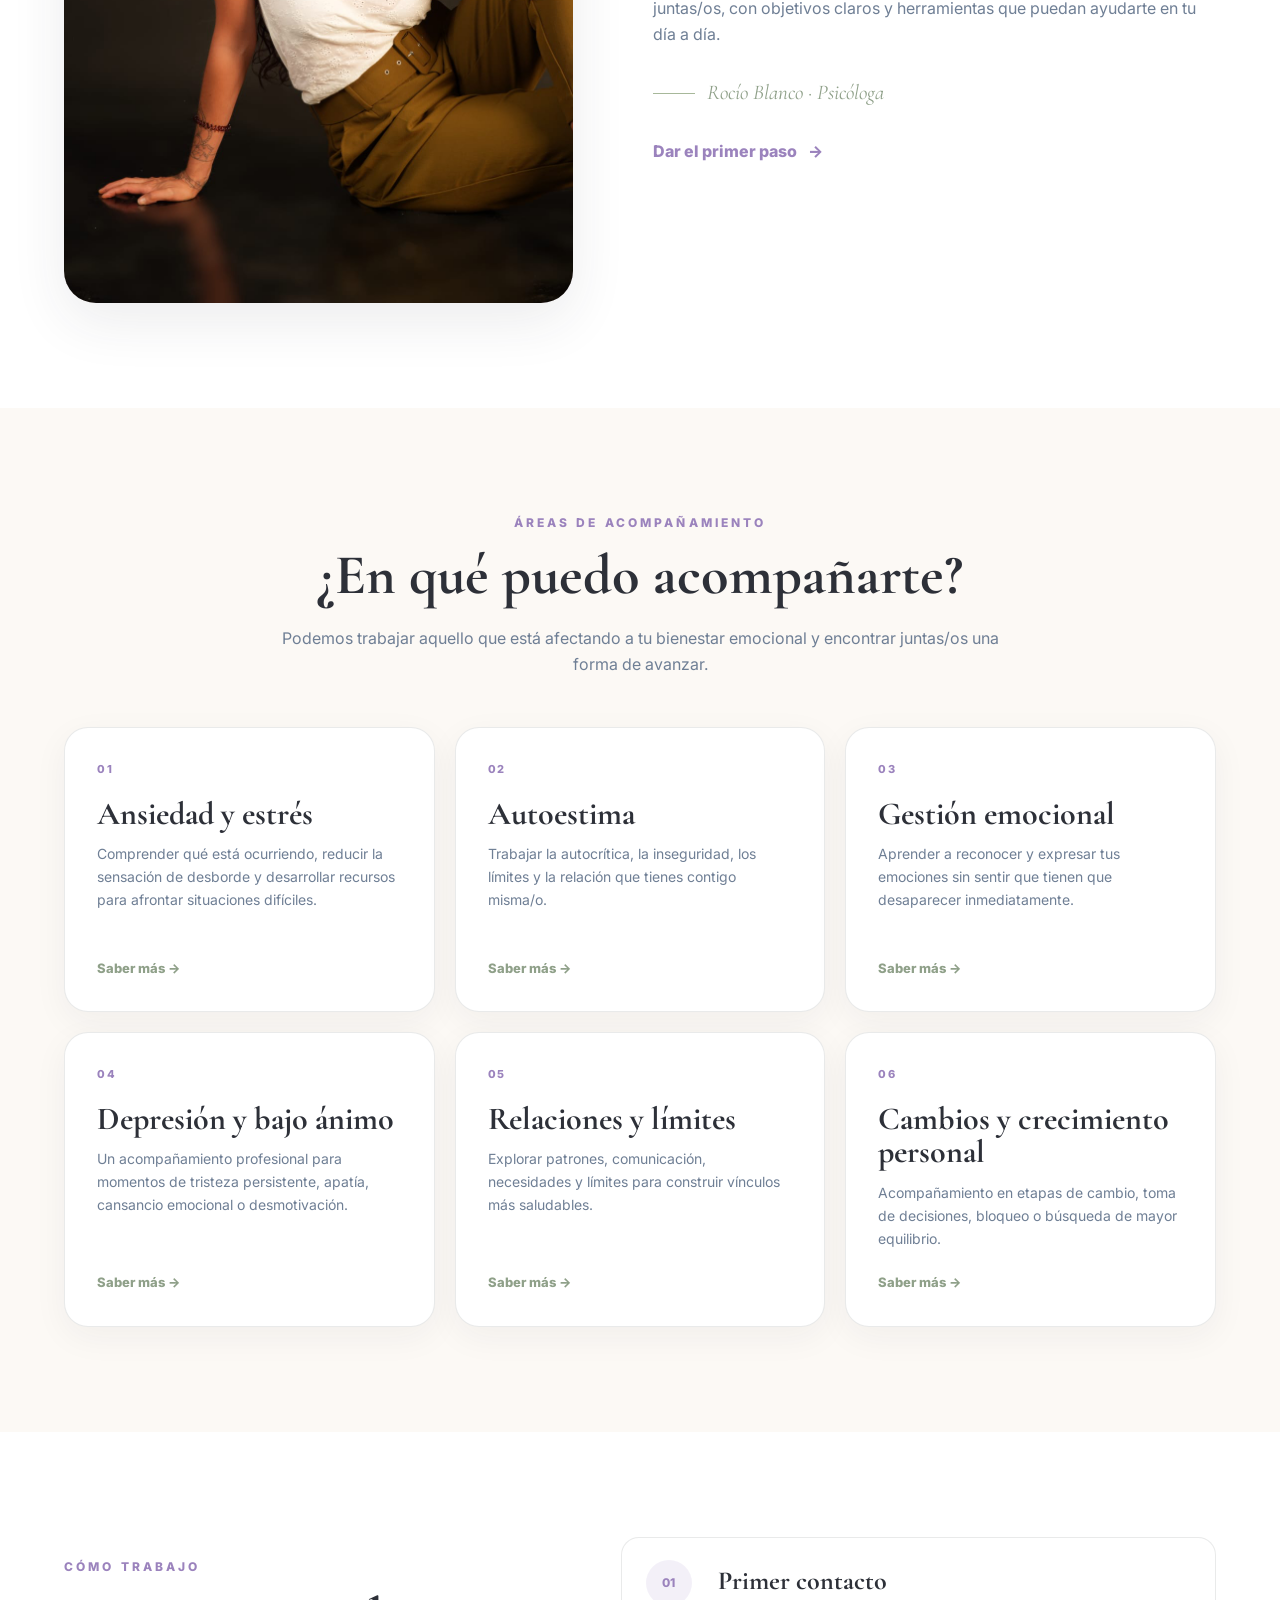
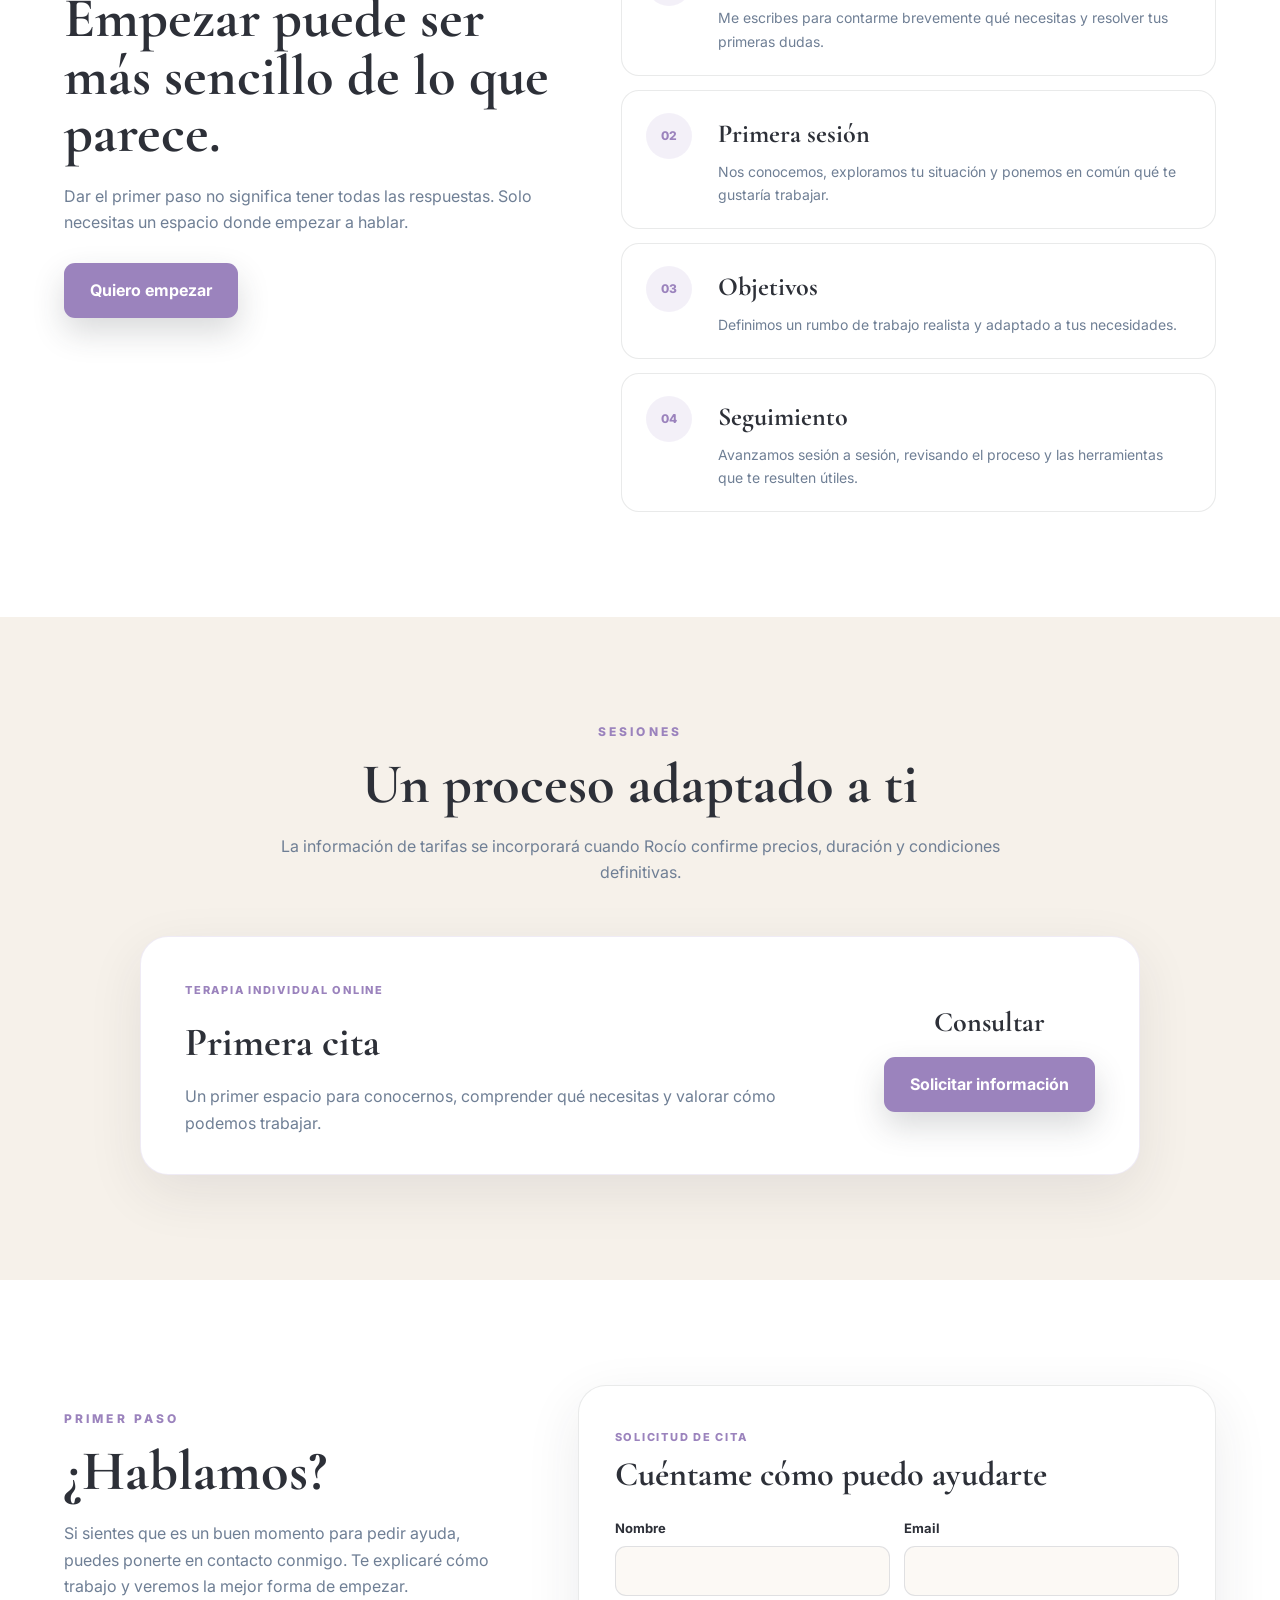
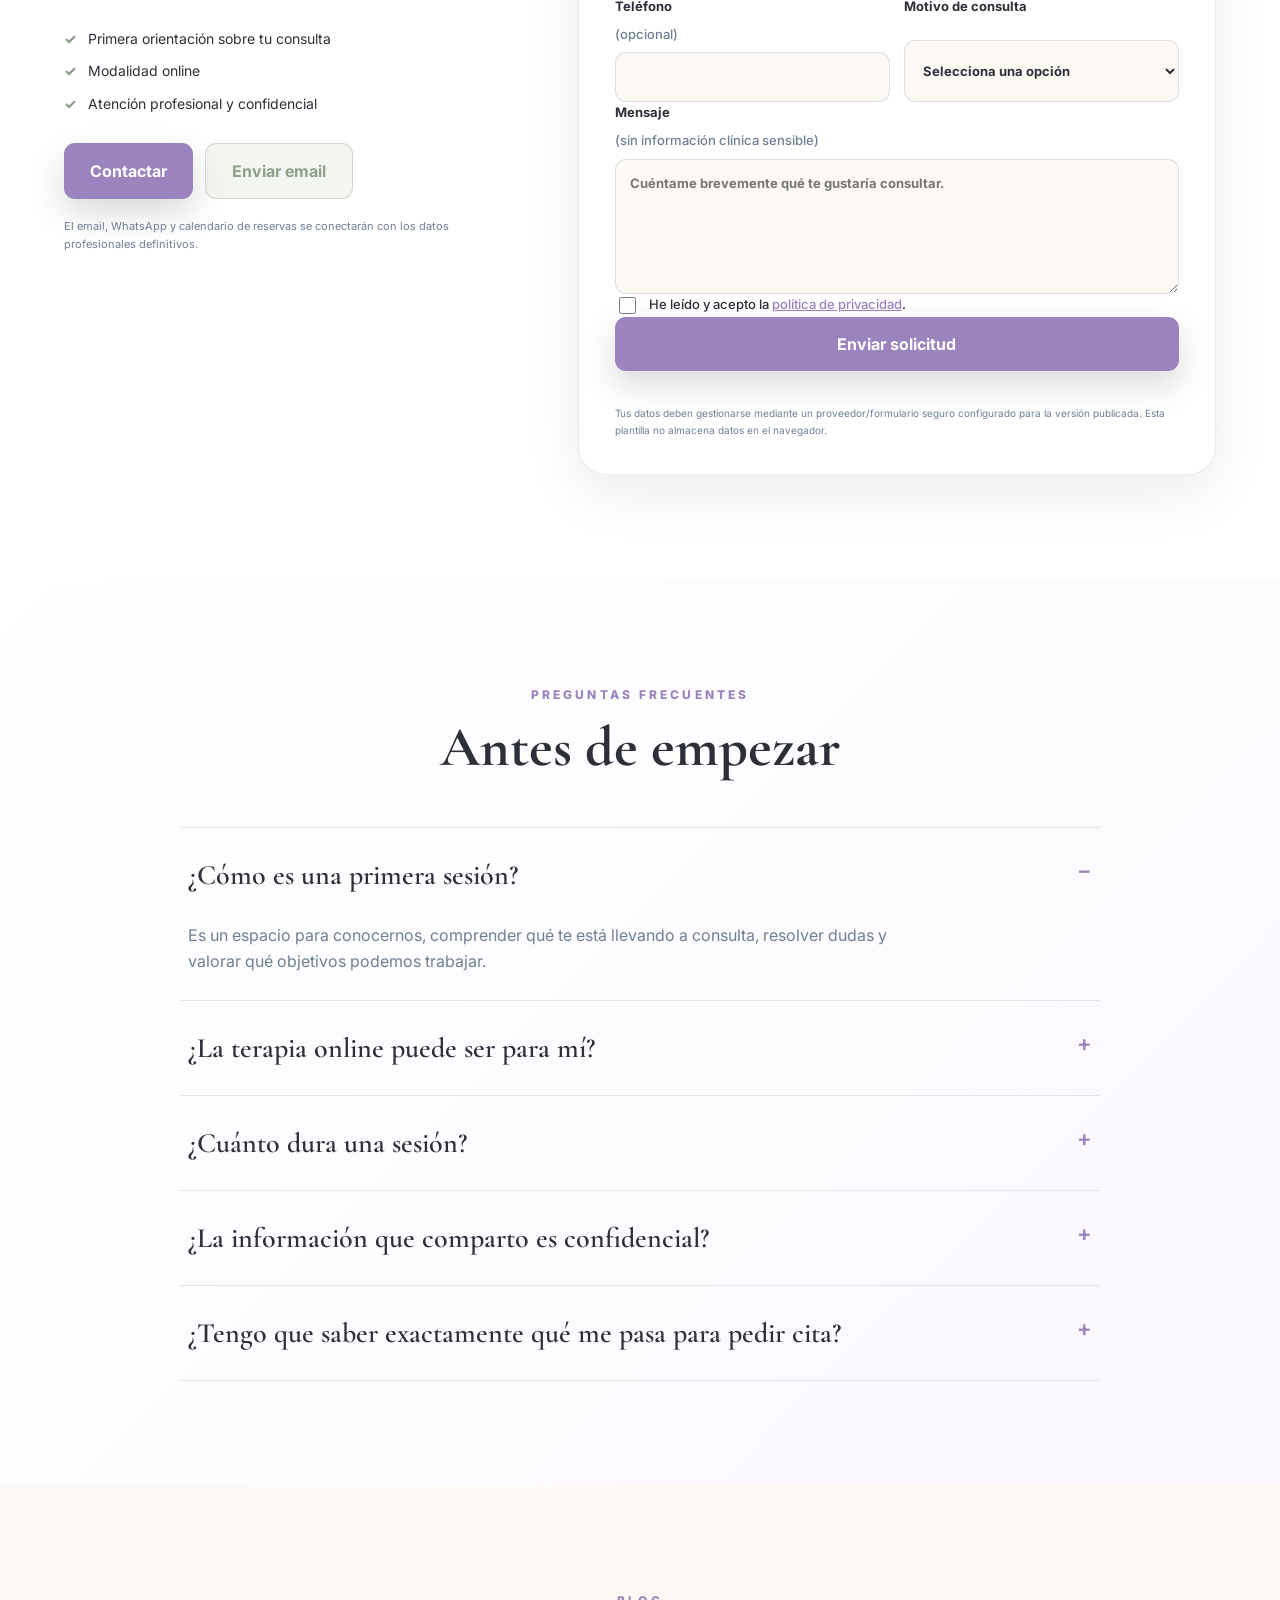
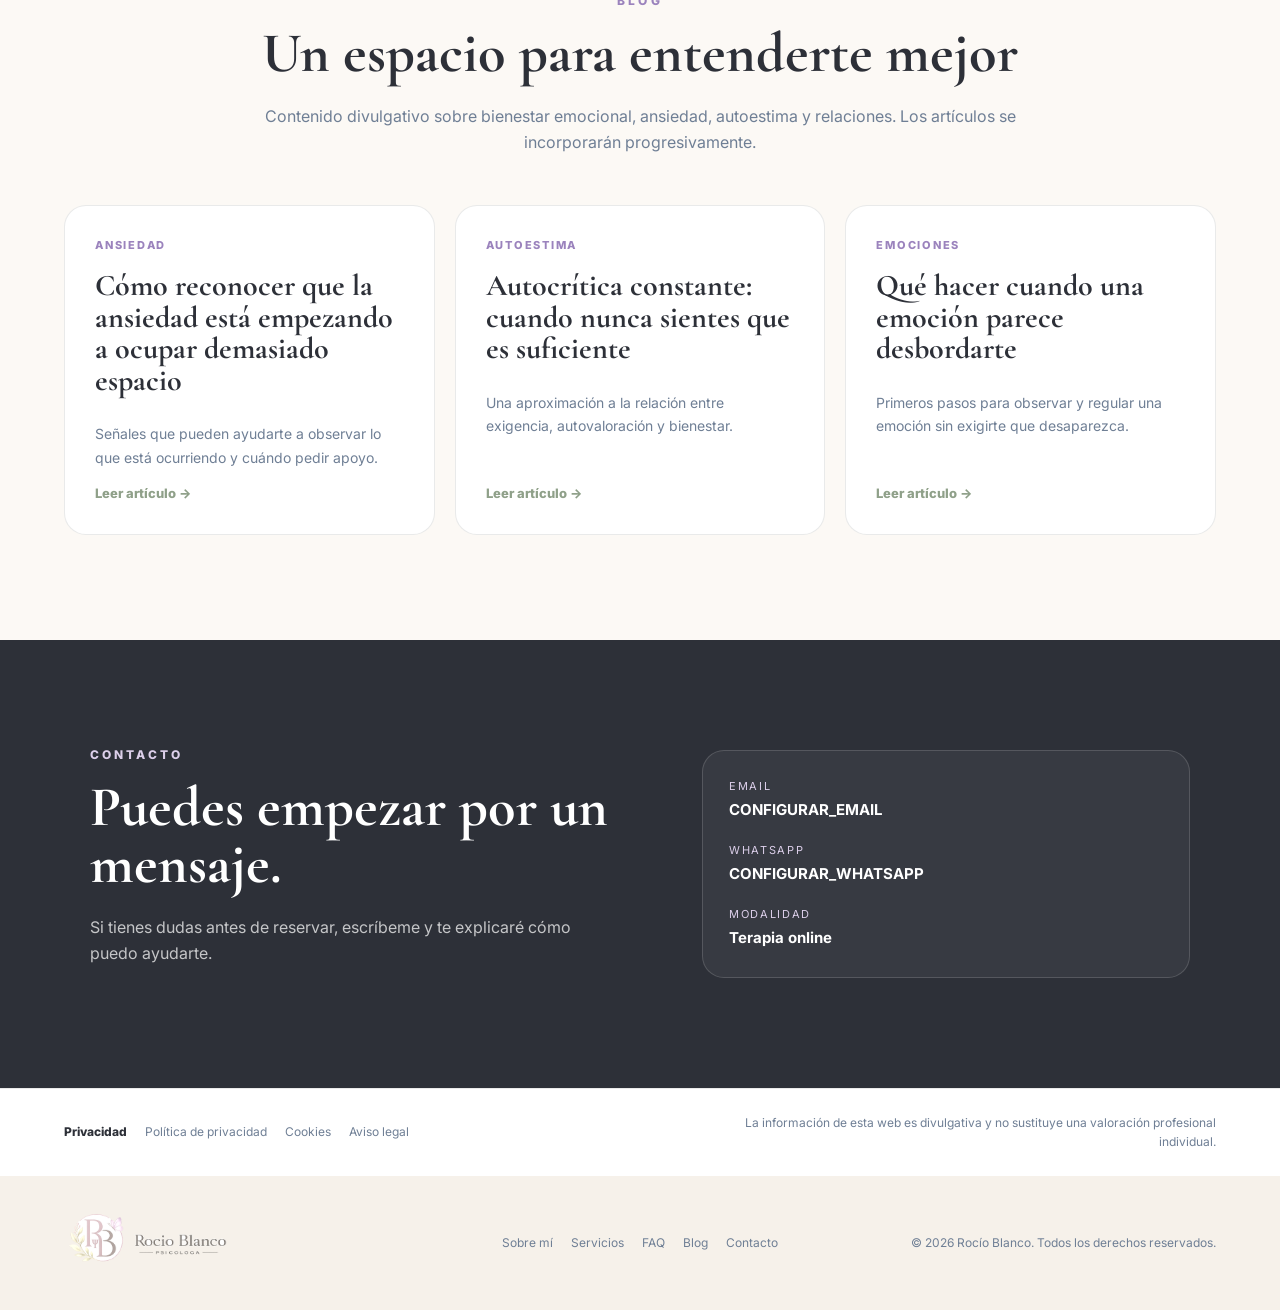
==== commit 304e4f3f: "Add files via upload" ====
--- a/v4/index.html
+++ b/v4/index.html
@@ -3,7 +3,7 @@
 <head>
   <meta charset="utf-8">
   <meta name="viewport" content="width=device-width, initial-scale=1">
-  <meta name="theme-color" content="#294A3A">
+  <meta name="theme-color" content="#9B83BD">
   <title>Rocío Blanco | Psicóloga online</title>
   <meta name="description" content="Rocío Blanco, psicóloga online. Un espacio profesional, cercano y confidencial para trabajar tu bienestar emocional, ansiedad, autoestima y gestión emocional.">
   <meta name="robots" content="index,follow">
@@ -16,7 +16,7 @@
   <link rel="icon" href="assets/logo-rocio-blanco.png">
   <link rel="preconnect" href="https://fonts.googleapis.com">
   <link rel="preconnect" href="https://fonts.gstatic.com" crossorigin>
-  <link href="https://fonts.googleapis.com/css2?family=Cormorant+Garamond:wght@500;600;700&family=Lora:wght@400;500;600;700&display=swap" rel="stylesheet">
+  <link href="https://fonts.googleapis.com/css2?family=Cormorant+Garamond:wght@500;600;700&family=Inter:wght@400;500;600;700&display=swap" rel="stylesheet">
   <link rel="stylesheet" href="style.css">
   <script type="application/ld+json">
   {
@@ -77,7 +77,7 @@
 
   <section class="section about" id="sobre-mi" aria-labelledby="about-title">
     <div class="about-photo photo-frame">
-      <div class="photo-placeholder"><span>Fotografía de Rocío</span><small>La sustituiremos por su fotografía profesional</small></div>
+      <div class="photo-placeholder photo-rocio-real"><img src="assets/foto-rocio.jpeg" alt="Rocío Blanco, psicóloga" loading="lazy"></div>
     </div>
     <div class="about-copy">
       <p class="eyebrow">Sobre mí</p>
--- a/v4/style.css
+++ b/v4/style.css
@@ -1,26 +1,7 @@
-:root{--lav:#B86F5B;--lav-dark:#9A5544;--lav-soft:#E8D4C9;--sage:#294A3A;--sage-dark:#1F392D;--blue:#5F625D;--text:#2C2A28;--beige:#F2E9DE;--cream:#FBF7F2;--white:#FFFFFF;--line:rgba(44,42,40,.11);--shadow:0 18px 55px rgba(44,42,40,.10);--radius:24px}*{box-sizing:border-box}html{scroll-behavior:smooth}body{margin:0;color:var(--text);background:var(--white);font-family:"Lora",Georgia,serif;line-height:1.65}a{color:inherit;text-decoration:none}button,input,select,textarea{font:inherit}.skip-link{position:fixed;left:16px;top:-60px;z-index:2000;padding:12px 16px;background:var(--text);color:#fff;border-radius:8px}.skip-link:focus{top:16px}.site-header{position:sticky;top:0;z-index:1000;height:92px;background:rgba(255,255,255,.96);backdrop-filter:blur(14px);border-bottom:1px solid var(--line)}.header-inner{height:100%;max-width:1360px;margin:auto;padding:0 42px;display:grid;grid-template-columns:280px 1fr;align-items:center;gap:20px}.brand{display:flex;align-items:center;height:100%;width:max-content}.brand img{display:block;width:238px;height:auto;max-height:78px;object-fit:contain}.site-nav{display:flex;justify-content:flex-end;align-items:center;gap:25px;font-size:14px;font-weight:600}.site-nav>a:not(.header-icon):not(.header-cta){position:relative;padding:9px 0}.site-nav>a:not(.header-icon):not(.header-cta)::after{content:"";position:absolute;left:0;right:0;bottom:3px;height:1.5px;background:var(--lav-dark);transform:scaleX(0);transform-origin:center;transition:.25s}.site-nav>a:not(.header-icon):not(.header-cta):hover::after,.site-nav>a:not(.header-icon):not(.header-cta):focus-visible::after{transform:scaleX(1)}.header-icon{width:44px;height:44px;border:1px solid rgba(143,160,137,.3);border-radius:50%;display:grid;place-items:center;background:rgba(167,184,154,.12);color:var(--sage-dark);font-size:19px}.header-cta,.button{display:inline-flex;align-items:center;justify-content:center;border-radius:11px;font-weight:700;transition:transform .2s,box-shadow .2s,background .2s}.header-cta{padding:14px 24px;background:var(--lav-dark);color:#fff;box-shadow:0 10px 26px rgba(155,131,189,.22)}.header-cta:hover,.button:hover{transform:translateY(-2px)}.menu-toggle{display:none;border:0;background:transparent;padding:8px;cursor:pointer}.menu-toggle span{display:block;width:26px;height:2px;background:var(--text);margin:5px}.hero{min-height:calc(100vh - 92px);position:relative;display:grid;place-items:center;overflow:hidden;background-image:url('https://images.unsplash.com/photo-1497366754035-f200968a6e72?auto=format&fit=crop&w=2400&q=88');background-size:cover;background-position:center}.hero-overlay{position:absolute;inset:0;background:linear-gradient(90deg,rgba(47,42,50,.45),rgba(47,42,50,.27) 50%,rgba(47,42,50,.38)),linear-gradient(180deg,rgba(220,207,234,.10),rgba(220,207,234,.24))}.hero-content{position:relative;z-index:1;max-width:1000px;text-align:center;padding:80px 28px 70px;color:#fff}.eyebrow{margin:0 0 14px;text-transform:uppercase;letter-spacing:.26em;font-size:12px;font-weight:800;color:var(--lav-dark)}.eyebrow-light{color:#f1e7fa}.hero h1,h2,h3{font-family:"Cormorant Garamond",Georgia,serif}.hero h1{margin:0 auto 22px;max-width:980px;font-size:clamp(48px,6vw,76px);line-height:.98;letter-spacing:-.02em;color:#fff;text-shadow:0 4px 24px rgba(45,48,56,.32)}.hero-lead{max-width:770px;margin:0 auto;color:#fff;font-size:19px;line-height:1.7;text-shadow:0 2px 15px rgba(45,48,56,.32)}.hero-actions{margin-top:34px;display:flex;justify-content:center;gap:14px;flex-wrap:wrap}.button{min-height:50px;padding:14px 26px;border:0;cursor:pointer}.button-primary{background:var(--lav-dark);color:#fff;box-shadow:0 14px 32px rgba(45,48,56,.18)}.button-light{background:#fff;color:var(--sage-dark)}.button-soft{background:rgba(167,184,154,.14);color:var(--sage-dark);border:1px solid rgba(143,160,137,.35)}.hero-note{margin:22px 0 0;font-size:12px;letter-spacing:.08em;color:rgba(255,255,255,.9)}.scroll-cue{position:absolute;z-index:2;bottom:22px;left:50%;transform:translateX(-50%);width:40px;height:40px;border:1px solid rgba(255,255,255,.55);border-radius:50%;display:grid;place-items:center;color:#fff}.trust{max-width:1280px;margin:auto;display:grid;grid-template-columns:repeat(3,1fr);border-bottom:1px solid var(--line)}.trust-item{display:flex;gap:18px;padding:34px 28px;align-items:flex-start}.trust-item+ .trust-item{border-left:1px solid var(--line)}.trust-item>span{color:var(--lav-dark);font-size:12px;font-weight:800;letter-spacing:.12em}.trust-item strong{display:block;font-family:"Cormorant Garamond",Georgia,serif;font-size:24px}.trust-item p{margin:3px 0 0;color:var(--blue);font-size:14px}.section{padding:105px max(5vw,32px)}.about{max-width:1280px;margin:auto;display:grid;grid-template-columns:.95fr 1.05fr;gap:80px;align-items:center}.about-photo{min-height:560px}.photo-frame{border-radius:32px;overflow:hidden;background:linear-gradient(145deg,var(--beige),var(--lav-soft));box-shadow:var(--shadow);position:relative}.photo-placeholder{height:100%;min-height:560px;display:flex;flex-direction:column;justify-content:flex-end;padding:34px;background:linear-gradient(180deg,transparent 42%,rgba(45,48,56,.36));color:#fff}.photo-placeholder span{font-family:"Cormorant Garamond",Georgia,serif;font-size:32px}.photo-placeholder small{font-size:12px;margin-top:3px}.about-copy{max-width:600px}.about-copy h2,.section-heading h2,.process-panel h2,.booking h2,.contact h2{font-size:clamp(42px,4.4vw,62px);line-height:1.02;margin:0 0 20px}.about-copy p{color:var(--blue);margin:0 0 16px}.about-copy .lead{font-size:20px;color:var(--text)}.signature-line{display:flex;align-items:center;gap:12px;margin:28px 0;color:var(--sage-dark)}.signature-line span{width:42px;height:1px;background:var(--sage)}.signature-line em{font-family:"Cormorant Garamond",Georgia,serif;font-size:21px}.text-link{font-weight:800;color:var(--lav-dark)}.text-link span{margin-left:8px}.services{background:var(--cream)}.section-heading{max-width:760px;margin:0 auto 50px}.centered{text-align:center}.section-heading>p:not(.eyebrow){color:var(--blue);margin:0}.service-grid{max-width:1280px;margin:auto;display:grid;grid-template-columns:repeat(3,1fr);gap:20px}.service-card{background:#fff;border:1px solid var(--line);border-radius:var(--radius);padding:32px;min-height:285px;display:flex;flex-direction:column;box-shadow:0 10px 34px rgba(45,48,56,.05);transition:.25s}.service-card:hover{transform:translateY(-5px);box-shadow:var(--shadow)}.service-number{font-size:11px;font-weight:800;letter-spacing:.15em;color:var(--lav-dark)}.service-card h3{font-size:32px;line-height:1.05;margin:18px 0 12px}.service-card p{color:var(--blue);font-size:14px;margin:0 0 22px}.service-card a{margin-top:auto;color:var(--sage-dark);font-weight:800;font-size:13px}.process{max-width:1280px;margin:auto;display:grid;grid-template-columns:.9fr 1.1fr;gap:70px;align-items:start}.process-panel{padding:20px 0}.process-panel>p:not(.eyebrow){color:var(--blue);max-width:520px;margin:0 0 28px}.process-steps{display:grid;gap:14px}.process-steps article{display:grid;grid-template-columns:54px 1fr;gap:18px;padding:22px 24px;border:1px solid var(--line);border-radius:18px;background:#fff}.process-steps span{width:46px;height:46px;border-radius:50%;background:rgba(185,163,212,.17);display:grid;place-items:center;color:var(--lav-dark);font-weight:800;font-size:12px}.process-steps h3{font-size:26px;margin:0 0 4px}.process-steps p{color:var(--blue);font-size:14px;margin:0}.pricing{background:var(--beige)}.pricing-card{max-width:1000px;margin:auto;background:#fff;border-radius:28px;padding:38px 44px;display:flex;align-items:center;justify-content:space-between;gap:30px;border:1px solid rgba(155,131,189,.16);box-shadow:var(--shadow)}.pricing-label,.card-kicker{font-size:11px;font-weight:800;letter-spacing:.16em;text-transform:uppercase;color:var(--lav-dark)}.pricing-card h3{font-size:40px;margin:8px 0}.pricing-card p{color:var(--blue);margin:0;max-width:620px}.pricing-action{text-align:center;min-width:180px}.pricing-action strong{display:block;font-family:"Cormorant Garamond";font-size:28px;margin-bottom:12px}.booking{max-width:1280px;margin:auto;display:grid;grid-template-columns:.82fr 1.18fr;gap:70px;align-items:start}.booking-copy{padding-top:24px}.booking-copy>p:not(.eyebrow),.config-note{color:var(--blue)}.booking-points{margin:28px 0}.booking-points p{margin:9px 0;color:var(--text);font-size:14px}.booking-points span{color:var(--sage-dark);font-weight:800;margin-right:8px}.contact-actions{display:flex;gap:12px;flex-wrap:wrap}.config-note{font-size:11px;margin-top:18px}.booking-card{background:#fff;border:1px solid var(--line);border-radius:28px;padding:36px;box-shadow:var(--shadow)}.booking-card h3{font-size:34px;line-height:1.1;margin:8px 0 24px}.contact-form{display:grid;gap:16px}.field-row{display:grid;grid-template-columns:1fr 1fr;gap:14px}label{display:grid;gap:7px;color:var(--text);font-size:13px;font-weight:700}.optional{font-weight:500;color:var(--blue)}input,select,textarea{width:100%;border:1px solid rgba(111,127,149,.20);border-radius:11px;padding:13px 14px;background:var(--cream);color:var(--text);outline:none}textarea{resize:vertical;min-height:120px}input:focus,select:focus,textarea:focus{border-color:var(--lav-dark);box-shadow:0 0 0 3px rgba(185,163,212,.18)}.consent{display:flex;grid-template-columns:none;gap:10px;align-items:flex-start;font-weight:500}.consent input{width:17px;height:17px;margin-top:3px;flex:none}.consent a{text-decoration:underline;color:var(--lav-dark)}.button-full{width:100%}.form-status{min-height:22px;margin:0;color:var(--sage-dark);font-size:13px;font-weight:700}.form-security{font-size:10px;color:var(--blue);margin:12px 0 0}.faq{background:linear-gradient(135deg,#fff,#faf7fc)}.faq-list{max-width:920px;margin:auto;border-top:1px solid var(--line)}details{border-bottom:1px solid var(--line);padding:0}summary{list-style:none;cursor:pointer;padding:24px 8px;font-family:"Cormorant Garamond",Georgia,serif;font-size:28px;font-weight:600;display:flex;justify-content:space-between;gap:20px}summary::-webkit-details-marker{display:none}summary::after{content:"+";font-family:Inter;color:var(--lav-dark);font-size:22px}details[open] summary::after{content:"−"}details p{max-width:760px;color:var(--blue);padding:0 8px 25px;margin:0}.blog{background:var(--cream)}.article-grid{max-width:1200px;margin:auto;display:grid;grid-template-columns:repeat(3,1fr);gap:20px}.article-card{background:#fff;border-radius:22px;padding:30px;border:1px solid var(--line);min-height:300px;display:flex;flex-direction:column}.article-card>span{font-size:11px;text-transform:uppercase;letter-spacing:.16em;color:var(--lav-dark);font-weight:800}.article-card h3{font-size:30px;line-height:1.05;margin:16px 0 12px}.article-card p{color:var(--blue);font-size:14px}.article-card a{margin-top:auto;color:var(--sage-dark);font-weight:800;font-size:13px}.contact{background:var(--text);color:#fff}.contact-inner{max-width:1100px;margin:auto;display:grid;grid-template-columns:1fr .9fr;gap:70px;align-items:center}.contact .eyebrow{color:var(--lav-soft)}.contact h2{color:#fff}.contact-inner>div>p:not(.eyebrow){color:rgba(255,255,255,.72);max-width:520px}.contact-box{border:1px solid rgba(255,255,255,.15);border-radius:22px;padding:26px;background:rgba(255,255,255,.05);display:grid;gap:18px}.contact-box div{display:grid;gap:3px}.contact-box span{font-size:11px;text-transform:uppercase;letter-spacing:.15em;color:var(--lav-soft)}.contact-box strong{font-size:15px;color:#fff}.legal-strip{max-width:1280px;margin:auto;padding:24px 5%;display:flex;justify-content:space-between;gap:30px;align-items:center;border-top:1px solid var(--line);font-size:12px}.legal-strip div{display:flex;gap:18px;flex-wrap:wrap}.legal-strip span{font-weight:800}.legal-strip a{color:var(--blue)}.legal-strip p{margin:0;color:var(--blue);max-width:500px;text-align:right}.site-footer{padding:34px 5%;background:var(--beige);display:grid;grid-template-columns:1fr auto 1fr;gap:24px;align-items:center;color:var(--blue);font-size:12px}.footer-brand img{width:170px;height:auto}.footer-nav{display:flex;gap:18px}.footer-nav a:hover{color:var(--lav-dark)}.site-footer>p{text-align:right}.floating-contact{position:fixed;right:24px;bottom:24px;z-index:900;padding:14px 20px;background:var(--sage-dark);color:#fff;border-radius:999px;font-weight:800;box-shadow:0 12px 35px rgba(0,0,0,.18)}@media(max-width:1180px){.header-inner{padding:0 24px;grid-template-columns:230px 1fr}.brand img{width:205px}.site-nav{gap:17px}.service-grid{grid-template-columns:repeat(2,1fr)}}@media(max-width:980px){.site-header{height:76px}.header-inner{grid-template-columns:1fr auto}.brand img{width:190px;max-height:64px}.menu-toggle{display:block}.site-nav{display:none;position:absolute;top:76px;left:0;right:0;background:#fff;padding:18px 24px 26px;box-shadow:0 22px 45px rgba(45,48,56,.12);flex-direction:column;align-items:stretch;gap:2px}.site-nav.open{display:flex}.site-nav>a{padding:12px 0!important}.header-icon{width:100%;height:auto;border-radius:11px;justify-content:flex-start;padding:12px 14px!important}.header-cta{text-align:center}.hero{min-height:calc(100vh - 76px)}.hero h1{font-size:clamp(44px,8vw,64px)}.trust{grid-template-columns:1fr}.trust-item+ .trust-item{border-left:0;border-top:1px solid var(--line)}.about,.process,.booking,.contact-inner{grid-template-columns:1fr;gap:44px}.about-photo,.photo-placeholder{min-height:500px}.pricing-card{align-items:flex-start;flex-direction:column}.article-grid{grid-template-columns:1fr}.site-footer{grid-template-columns:1fr;text-align:center}.footer-brand img{margin:auto}.footer-nav{justify-content:center;flex-wrap:wrap}.site-footer>p{text-align:center}.legal-strip{flex-direction:column;align-items:flex-start}.legal-strip p{text-align:left}.service-grid{grid-template-columns:1fr 1fr}}@media(max-width:620px){.section{padding:78px 20px}.header-inner{padding:0 16px}.brand img{width:175px}.hero{background-position:62% center}.hero-content{padding:70px 18px 65px}.hero h1{font-size:43px}.hero-lead{font-size:16px}.hero-actions{flex-direction:column}.hero-actions .button{width:100%}.hero-note{font-size:10px}.service-grid,.field-row{grid-template-columns:1fr}.about-photo,.photo-placeholder{min-height:430px}.booking-card{padding:24px}.booking-card h3{font-size:30px}.contact-actions .button{width:100%}.floating-contact{left:18px;right:18px;text-align:center}.site-footer{padding-bottom:95px}}
+:root{--lav:#B9A3D4;--lav-dark:#9B83BD;--lav-soft:#DCCFEA;--sage:#A7B89A;--sage-dark:#8FA089;--blue:#6F7F95;--text:#2D3038;--beige:#F6F1EA;--cream:#FCF9F5;--white:#fff;--line:rgba(45,48,56,.10);--shadow:0 18px 55px rgba(45,48,56,.09);--radius:24px}*{box-sizing:border-box}html{scroll-behavior:smooth}body{margin:0;color:var(--text);background:var(--white);font-family:Inter,system-ui,sans-serif;line-height:1.65}a{color:inherit;text-decoration:none}button,input,select,textarea{font:inherit}.skip-link{position:fixed;left:16px;top:-60px;z-index:2000;padding:12px 16px;background:var(--text);color:#fff;border-radius:8px}.skip-link:focus{top:16px}.site-header{position:sticky;top:0;z-index:1000;height:92px;background:rgba(255,255,255,.96);backdrop-filter:blur(14px);border-bottom:1px solid var(--line)}.header-inner{height:100%;max-width:1360px;margin:auto;padding:0 42px;display:grid;grid-template-columns:280px 1fr;align-items:center;gap:20px}.brand{display:flex;align-items:center;height:100%;width:max-content}.brand img{display:block;width:238px;height:auto;max-height:78px;object-fit:contain}.site-nav{display:flex;justify-content:flex-end;align-items:center;gap:25px;font-size:14px;font-weight:600}.site-nav>a:not(.header-icon):not(.header-cta){position:relative;padding:9px 0}.site-nav>a:not(.header-icon):not(.header-cta)::after{content:"";position:absolute;left:0;right:0;bottom:3px;height:1.5px;background:var(--lav-dark);transform:scaleX(0);transform-origin:center;transition:.25s}.site-nav>a:not(.header-icon):not(.header-cta):hover::after,.site-nav>a:not(.header-icon):not(.header-cta):focus-visible::after{transform:scaleX(1)}.header-icon{width:44px;height:44px;border:1px solid rgba(143,160,137,.3);border-radius:50%;display:grid;place-items:center;background:rgba(167,184,154,.12);color:var(--sage-dark);font-size:19px}.header-cta,.button{display:inline-flex;align-items:center;justify-content:center;border-radius:11px;font-weight:700;transition:transform .2s,box-shadow .2s,background .2s}.header-cta{padding:14px 24px;background:var(--lav-dark);color:#fff;box-shadow:0 10px 26px rgba(155,131,189,.22)}.header-cta:hover,.button:hover{transform:translateY(-2px)}.menu-toggle{display:none;border:0;background:transparent;padding:8px;cursor:pointer}.menu-toggle span{display:block;width:26px;height:2px;background:var(--text);margin:5px}.hero{min-height:calc(100vh - 92px);position:relative;display:grid;place-items:center;overflow:hidden;background-image:url('https://images.unsplash.com/photo-1497366754035-f200968a6e72?auto=format&fit=crop&w=2400&q=88');background-size:cover;background-position:center}.hero-overlay{position:absolute;inset:0;background:linear-gradient(90deg,rgba(47,42,50,.45),rgba(47,42,50,.27) 50%,rgba(47,42,50,.38)),linear-gradient(180deg,rgba(220,207,234,.10),rgba(220,207,234,.24))}.hero-content{position:relative;z-index:1;max-width:1000px;text-align:center;padding:80px 28px 70px;color:#fff}.eyebrow{margin:0 0 14px;text-transform:uppercase;letter-spacing:.26em;font-size:12px;font-weight:800;color:var(--lav-dark)}.eyebrow-light{color:#f1e7fa}.hero h1,h2,h3{font-family:"Cormorant Garamond",Georgia,serif}.hero h1{margin:0 auto 22px;max-width:980px;font-size:clamp(48px,6vw,76px);line-height:.98;letter-spacing:-.02em;color:#fff;text-shadow:0 4px 24px rgba(45,48,56,.32)}.hero-lead{max-width:770px;margin:0 auto;color:#fff;font-size:19px;line-height:1.7;text-shadow:0 2px 15px rgba(45,48,56,.32)}.hero-actions{margin-top:34px;display:flex;justify-content:center;gap:14px;flex-wrap:wrap}.button{min-height:50px;padding:14px 26px;border:0;cursor:pointer}.button-primary{background:var(--lav-dark);color:#fff;box-shadow:0 14px 32px rgba(45,48,56,.18)}.button-light{background:#fff;color:var(--sage-dark)}.button-soft{background:rgba(167,184,154,.14);color:var(--sage-dark);border:1px solid rgba(143,160,137,.35)}.hero-note{margin:22px 0 0;font-size:12px;letter-spacing:.08em;color:rgba(255,255,255,.9)}.scroll-cue{position:absolute;z-index:2;bottom:22px;left:50%;transform:translateX(-50%);width:40px;height:40px;border:1px solid rgba(255,255,255,.55);border-radius:50%;display:grid;place-items:center;color:#fff}.trust{max-width:1280px;margin:auto;display:grid;grid-template-columns:repeat(3,1fr);border-bottom:1px solid var(--line)}.trust-item{display:flex;gap:18px;padding:34px 28px;align-items:flex-start}.trust-item+ .trust-item{border-left:1px solid var(--line)}.trust-item>span{color:var(--lav-dark);font-size:12px;font-weight:800;letter-spacing:.12em}.trust-item strong{display:block;font-family:"Cormorant Garamond",Georgia,serif;font-size:24px}.trust-item p{margin:3px 0 0;color:var(--blue);font-size:14px}.section{padding:105px max(5vw,32px)}.about{max-width:1280px;margin:auto;display:grid;grid-template-columns:.95fr 1.05fr;gap:80px;align-items:center}.about-photo{min-height:560px}.photo-frame{border-radius:32px;overflow:hidden;background:linear-gradient(145deg,var(--beige),var(--lav-soft));box-shadow:var(--shadow);position:relative}.photo-placeholder{height:100%;min-height:560px;display:flex;flex-direction:column;justify-content:flex-end;padding:34px;background:linear-gradient(180deg,transparent 42%,rgba(45,48,56,.36));color:#fff}.photo-placeholder span{font-family:"Cormorant Garamond",Georgia,serif;font-size:32px}.photo-placeholder small{font-size:12px;margin-top:3px}.about-copy{max-width:600px}.about-copy h2,.section-heading h2,.process-panel h2,.booking h2,.contact h2{font-size:clamp(42px,4.4vw,62px);line-height:1.02;margin:0 0 20px}.about-copy p{color:var(--blue);margin:0 0 16px}.about-copy .lead{font-size:20px;color:var(--text)}.signature-line{display:flex;align-items:center;gap:12px;margin:28px 0;color:var(--sage-dark)}.signature-line span{width:42px;height:1px;background:var(--sage)}.signature-line em{font-family:"Cormorant Garamond",Georgia,serif;font-size:21px}.text-link{font-weight:800;color:var(--lav-dark)}.text-link span{margin-left:8px}.services{background:var(--cream)}.section-heading{max-width:760px;margin:0 auto 50px}.centered{text-align:center}.section-heading>p:not(.eyebrow){color:var(--blue);margin:0}.service-grid{max-width:1280px;margin:auto;display:grid;grid-template-columns:repeat(3,1fr);gap:20px}.service-card{background:#fff;border:1px solid var(--line);border-radius:var(--radius);padding:32px;min-height:285px;display:flex;flex-direction:column;box-shadow:0 10px 34px rgba(45,48,56,.05);transition:.25s}.service-card:hover{transform:translateY(-5px);box-shadow:var(--shadow)}.service-number{font-size:11px;font-weight:800;letter-spacing:.15em;color:var(--lav-dark)}.service-card h3{font-size:32px;line-height:1.05;margin:18px 0 12px}.service-card p{color:var(--blue);font-size:14px;margin:0 0 22px}.service-card a{margin-top:auto;color:var(--sage-dark);font-weight:800;font-size:13px}.process{max-width:1280px;margin:auto;display:grid;grid-template-columns:.9fr 1.1fr;gap:70px;align-items:start}.process-panel{padding:20px 0}.process-panel>p:not(.eyebrow){color:var(--blue);max-width:520px;margin:0 0 28px}.process-steps{display:grid;gap:14px}.process-steps article{display:grid;grid-template-columns:54px 1fr;gap:18px;padding:22px 24px;border:1px solid var(--line);border-radius:18px;background:#fff}.process-steps span{width:46px;height:46px;border-radius:50%;background:rgba(185,163,212,.17);display:grid;place-items:center;color:var(--lav-dark);font-weight:800;font-size:12px}.process-steps h3{font-size:26px;margin:0 0 4px}.process-steps p{color:var(--blue);font-size:14px;margin:0}.pricing{background:var(--beige)}.pricing-card{max-width:1000px;margin:auto;background:#fff;border-radius:28px;padding:38px 44px;display:flex;align-items:center;justify-content:space-between;gap:30px;border:1px solid rgba(155,131,189,.16);box-shadow:var(--shadow)}.pricing-label,.card-kicker{font-size:11px;font-weight:800;letter-spacing:.16em;text-transform:uppercase;color:var(--lav-dark)}.pricing-card h3{font-size:40px;margin:8px 0}.pricing-card p{color:var(--blue);margin:0;max-width:620px}.pricing-action{text-align:center;min-width:180px}.pricing-action strong{display:block;font-family:"Cormorant Garamond";font-size:28px;margin-bottom:12px}.booking{max-width:1280px;margin:auto;display:grid;grid-template-columns:.82fr 1.18fr;gap:70px;align-items:start}.booking-copy{padding-top:24px}.booking-copy>p:not(.eyebrow),.config-note{color:var(--blue)}.booking-points{margin:28px 0}.booking-points p{margin:9px 0;color:var(--text);font-size:14px}.booking-points span{color:var(--sage-dark);font-weight:800;margin-right:8px}.contact-actions{display:flex;gap:12px;flex-wrap:wrap}.config-note{font-size:11px;margin-top:18px}.booking-card{background:#fff;border:1px solid var(--line);border-radius:28px;padding:36px;box-shadow:var(--shadow)}.booking-card h3{font-size:34px;line-height:1.1;margin:8px 0 24px}.contact-form{display:grid;gap:16px}.field-row{display:grid;grid-template-columns:1fr 1fr;gap:14px}label{display:grid;gap:7px;color:var(--text);font-size:13px;font-weight:700}.optional{font-weight:500;color:var(--blue)}input,select,textarea{width:100%;border:1px solid rgba(111,127,149,.20);border-radius:11px;padding:13px 14px;background:var(--cream);color:var(--text);outline:none}textarea{resize:vertical;min-height:120px}input:focus,select:focus,textarea:focus{border-color:var(--lav-dark);box-shadow:0 0 0 3px rgba(185,163,212,.18)}.consent{display:flex;grid-template-columns:none;gap:10px;align-items:flex-start;font-weight:500}.consent input{width:17px;height:17px;margin-top:3px;flex:none}.consent a{text-decoration:underline;color:var(--lav-dark)}.button-full{width:100%}.form-status{min-height:22px;margin:0;color:var(--sage-dark);font-size:13px;font-weight:700}.form-security{font-size:10px;color:var(--blue);margin:12px 0 0}.faq{background:linear-gradient(135deg,#fff,#faf7fc)}.faq-list{max-width:920px;margin:auto;border-top:1px solid var(--line)}details{border-bottom:1px solid var(--line);padding:0}summary{list-style:none;cursor:pointer;padding:24px 8px;font-family:"Cormorant Garamond",Georgia,serif;font-size:28px;font-weight:600;display:flex;justify-content:space-between;gap:20px}summary::-webkit-details-marker{display:none}summary::after{content:"+";font-family:Inter;color:var(--lav-dark);font-size:22px}details[open] summary::after{content:"−"}details p{max-width:760px;color:var(--blue);padding:0 8px 25px;margin:0}.blog{background:var(--cream)}.article-grid{max-width:1200px;margin:auto;display:grid;grid-template-columns:repeat(3,1fr);gap:20px}.article-card{background:#fff;border-radius:22px;padding:30px;border:1px solid var(--line);min-height:300px;display:flex;flex-direction:column}.article-card>span{font-size:11px;text-transform:uppercase;letter-spacing:.16em;color:var(--lav-dark);font-weight:800}.article-card h3{font-size:30px;line-height:1.05;margin:16px 0 12px}.article-card p{color:var(--blue);font-size:14px}.article-card a{margin-top:auto;color:var(--sage-dark);font-weight:800;font-size:13px}.contact{background:var(--text);color:#fff}.contact-inner{max-width:1100px;margin:auto;display:grid;grid-template-columns:1fr .9fr;gap:70px;align-items:center}.contact .eyebrow{color:var(--lav-soft)}.contact h2{color:#fff}.contact-inner>div>p:not(.eyebrow){color:rgba(255,255,255,.72);max-width:520px}.contact-box{border:1px solid rgba(255,255,255,.15);border-radius:22px;padding:26px;background:rgba(255,255,255,.05);display:grid;gap:18px}.contact-box div{display:grid;gap:3px}.contact-box span{font-size:11px;text-transform:uppercase;letter-spacing:.15em;color:var(--lav-soft)}.contact-box strong{font-size:15px;color:#fff}.legal-strip{max-width:1280px;margin:auto;padding:24px 5%;display:flex;justify-content:space-between;gap:30px;align-items:center;border-top:1px solid var(--line);font-size:12px}.legal-strip div{display:flex;gap:18px;flex-wrap:wrap}.legal-strip span{font-weight:800}.legal-strip a{color:var(--blue)}.legal-strip p{margin:0;color:var(--blue);max-width:500px;text-align:right}.site-footer{padding:34px 5%;background:var(--beige);display:grid;grid-template-columns:1fr auto 1fr;gap:24px;align-items:center;color:var(--blue);font-size:12px}.footer-brand img{width:170px;height:auto}.footer-nav{display:flex;gap:18px}.footer-nav a:hover{color:var(--lav-dark)}.site-footer>p{text-align:right}.floating-contact{position:fixed;right:24px;bottom:24px;z-index:900;padding:14px 20px;background:var(--sage-dark);color:#fff;border-radius:999px;font-weight:800;box-shadow:0 12px 35px rgba(0,0,0,.18)}@media(max-width:1180px){.header-inner{padding:0 24px;grid-template-columns:230px 1fr}.brand img{width:205px}.site-nav{gap:17px}.service-grid{grid-template-columns:repeat(2,1fr)}}@media(max-width:980px){.site-header{height:76px}.header-inner{grid-template-columns:1fr auto}.brand img{width:190px;max-height:64px}.menu-toggle{display:block}.site-nav{display:none;position:absolute;top:76px;left:0;right:0;background:#fff;padding:18px 24px 26px;box-shadow:0 22px 45px rgba(45,48,56,.12);flex-direction:column;align-items:stretch;gap:2px}.site-nav.open{display:flex}.site-nav>a{padding:12px 0!important}.header-icon{width:100%;height:auto;border-radius:11px;justify-content:flex-start;padding:12px 14px!important}.header-cta{text-align:center}.hero{min-height:calc(100vh - 76px)}.hero h1{font-size:clamp(44px,8vw,64px)}.trust{grid-template-columns:1fr}.trust-item+ .trust-item{border-left:0;border-top:1px solid var(--line)}.about,.process,.booking,.contact-inner{grid-template-columns:1fr;gap:44px}.about-photo,.photo-placeholder{min-height:500px}.pricing-card{align-items:flex-start;flex-direction:column}.article-grid{grid-template-columns:1fr}.site-footer{grid-template-columns:1fr;text-align:center}.footer-brand img{margin:auto}.footer-nav{justify-content:center;flex-wrap:wrap}.site-footer>p{text-align:center}.legal-strip{flex-direction:column;align-items:flex-start}.legal-strip p{text-align:left}.service-grid{grid-template-columns:1fr 1fr}}@media(max-width:620px){.section{padding:78px 20px}.header-inner{padding:0 16px}.brand img{width:175px}.hero{background-position:62% center}.hero-content{padding:70px 18px 65px}.hero h1{font-size:43px}.hero-lead{font-size:16px}.hero-actions{flex-direction:column}.hero-actions .button{width:100%}.hero-note{font-size:10px}.service-grid,.field-row{grid-template-columns:1fr}.about-photo,.photo-placeholder{min-height:430px}.booking-card{padding:24px}.booking-card h3{font-size:30px}.contact-actions .button{width:100%}.floating-contact{left:18px;right:18px;text-align:center}.site-footer{padding-bottom:95px}}
 
-
-/* ROCÍO BLANCO — PALETA DEFINITIVA TIERRA */
-body{background:var(--white);}
-.site-nav{font-family:"Lora",Georgia,serif;}
-.header-cta,.button-primary{background:var(--lav-dark);}
-.header-cta{box-shadow:0 10px 26px rgba(154,85,68,.22);}
-.header-icon{border-color:rgba(41,74,58,.25);background:rgba(41,74,58,.09);color:var(--sage-dark);}
-.eyebrow{color:var(--lav-dark);}
-.eyebrow-light{color:#F5E9E0;}
-.hero-overlay{background:linear-gradient(90deg,rgba(44,42,40,.48),rgba(44,42,40,.26) 50%,rgba(41,74,58,.34)),linear-gradient(180deg,rgba(242,233,222,.06),rgba(242,233,222,.22));}
-.button-primary{box-shadow:0 14px 32px rgba(44,42,40,.18);}
-.button-light{color:var(--sage-dark);}
-.button-soft{background:rgba(41,74,58,.09);color:var(--sage-dark);border-color:rgba(41,74,58,.28);}
-.trust-item>span,.pricing-label,.card-kicker,.article-card>span{color:var(--lav-dark);}
-.service-card a,.text-link,.floating-contact{color:var(--sage-dark);}
-.process-steps span{background:rgba(184,111,91,.13);color:var(--lav-dark);}
-.pricing{background:var(--beige);}
-.pricing-card{border-color:rgba(184,111,91,.18);}
-.contact{background:var(--sage-dark);}
-.contact .eyebrow{color:var(--lav-soft);}
-.floating-contact{background:var(--sage-dark);color:#fff;}
-input:focus,select:focus,textarea:focus{border-color:var(--lav-dark);box-shadow:0 0 0 3px rgba(184,111,91,.16);}
-.site-footer{background:var(--beige);}
-@media(max-width:620px){.hero h1{font-size:42px;}}
+/* Fotografía real de Rocío */
+.photo-rocio-real{padding:0;overflow:hidden;background:#f6f1ea;}
+.photo-rocio-real img{display:block;width:100%;height:100%;min-height:560px;object-fit:cover;object-position:center 38%;}
+@media(max-width:980px){.photo-rocio-real{min-height:500px}.photo-rocio-real img{min-height:500px;object-position:center 35%;}}
+@media(max-width:620px){.photo-rocio-real{min-height:430px}.photo-rocio-real img{min-height:430px;object-position:center 30%;}}
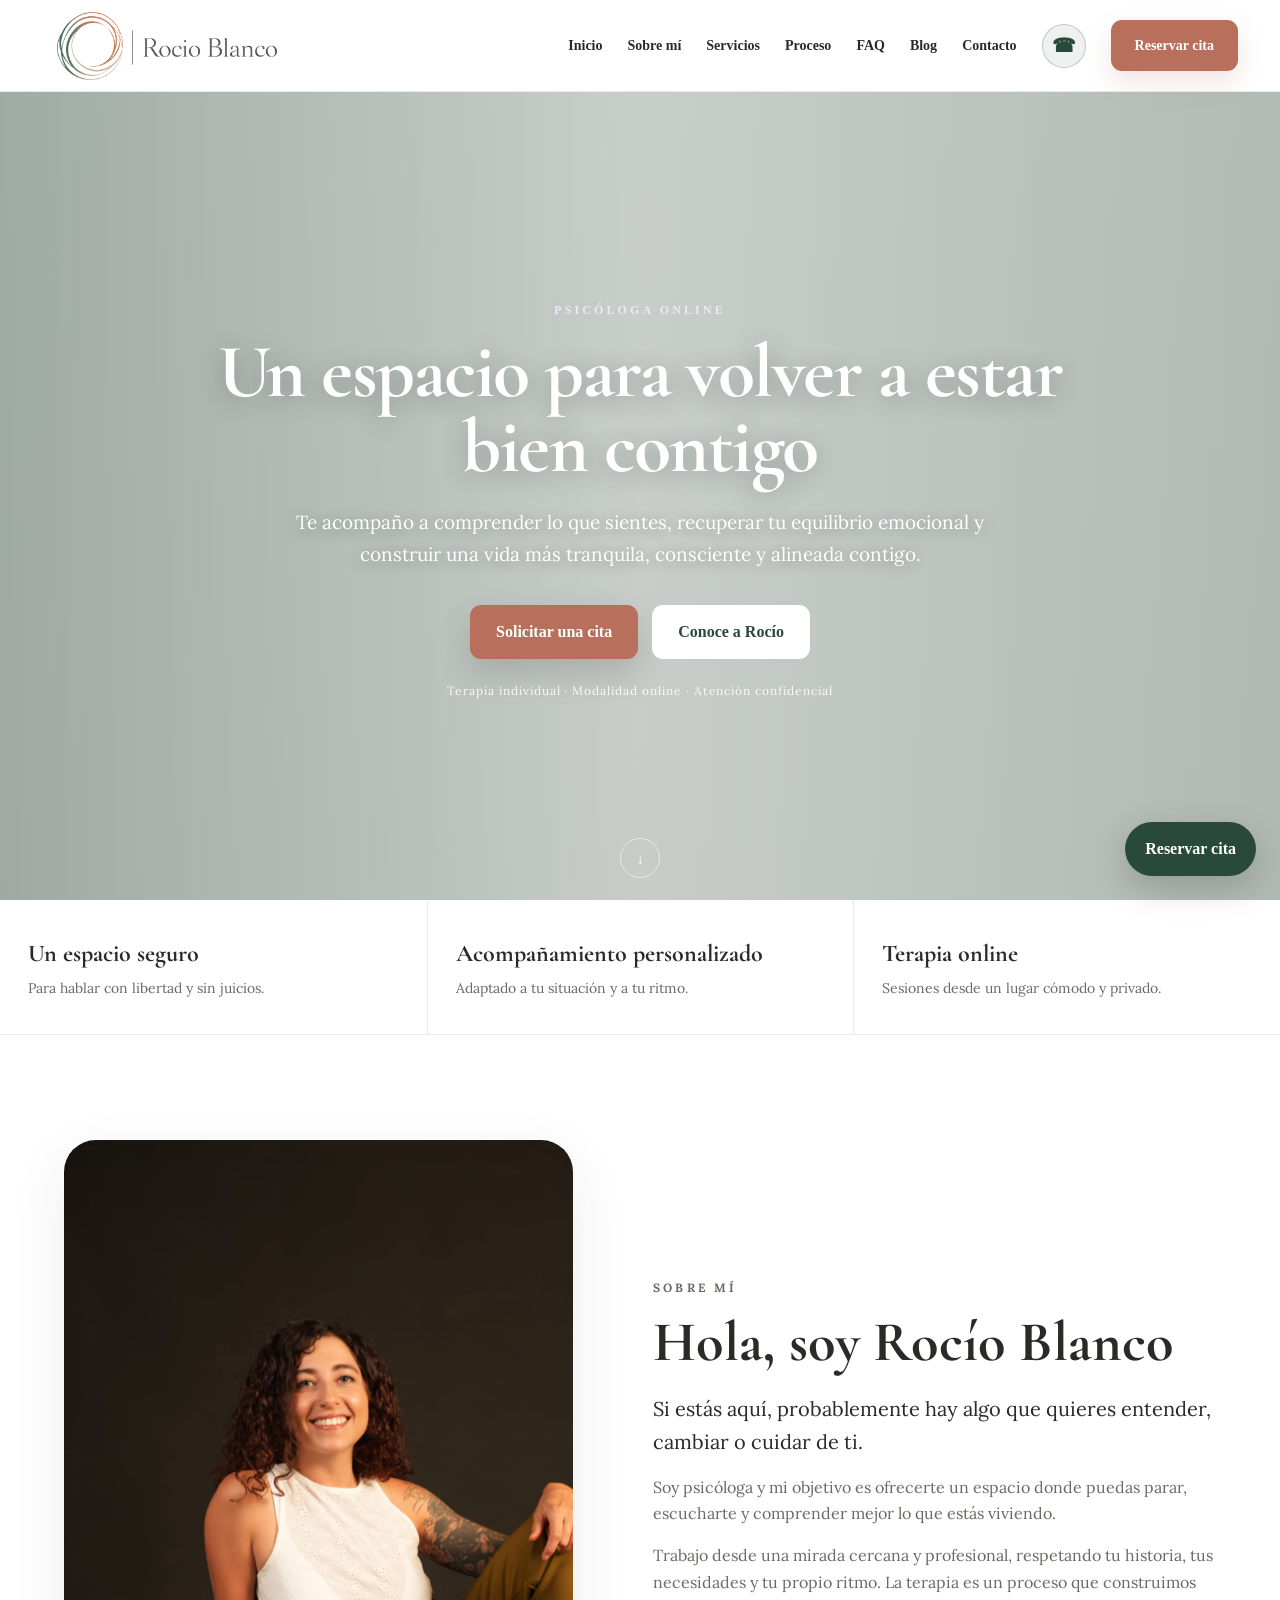
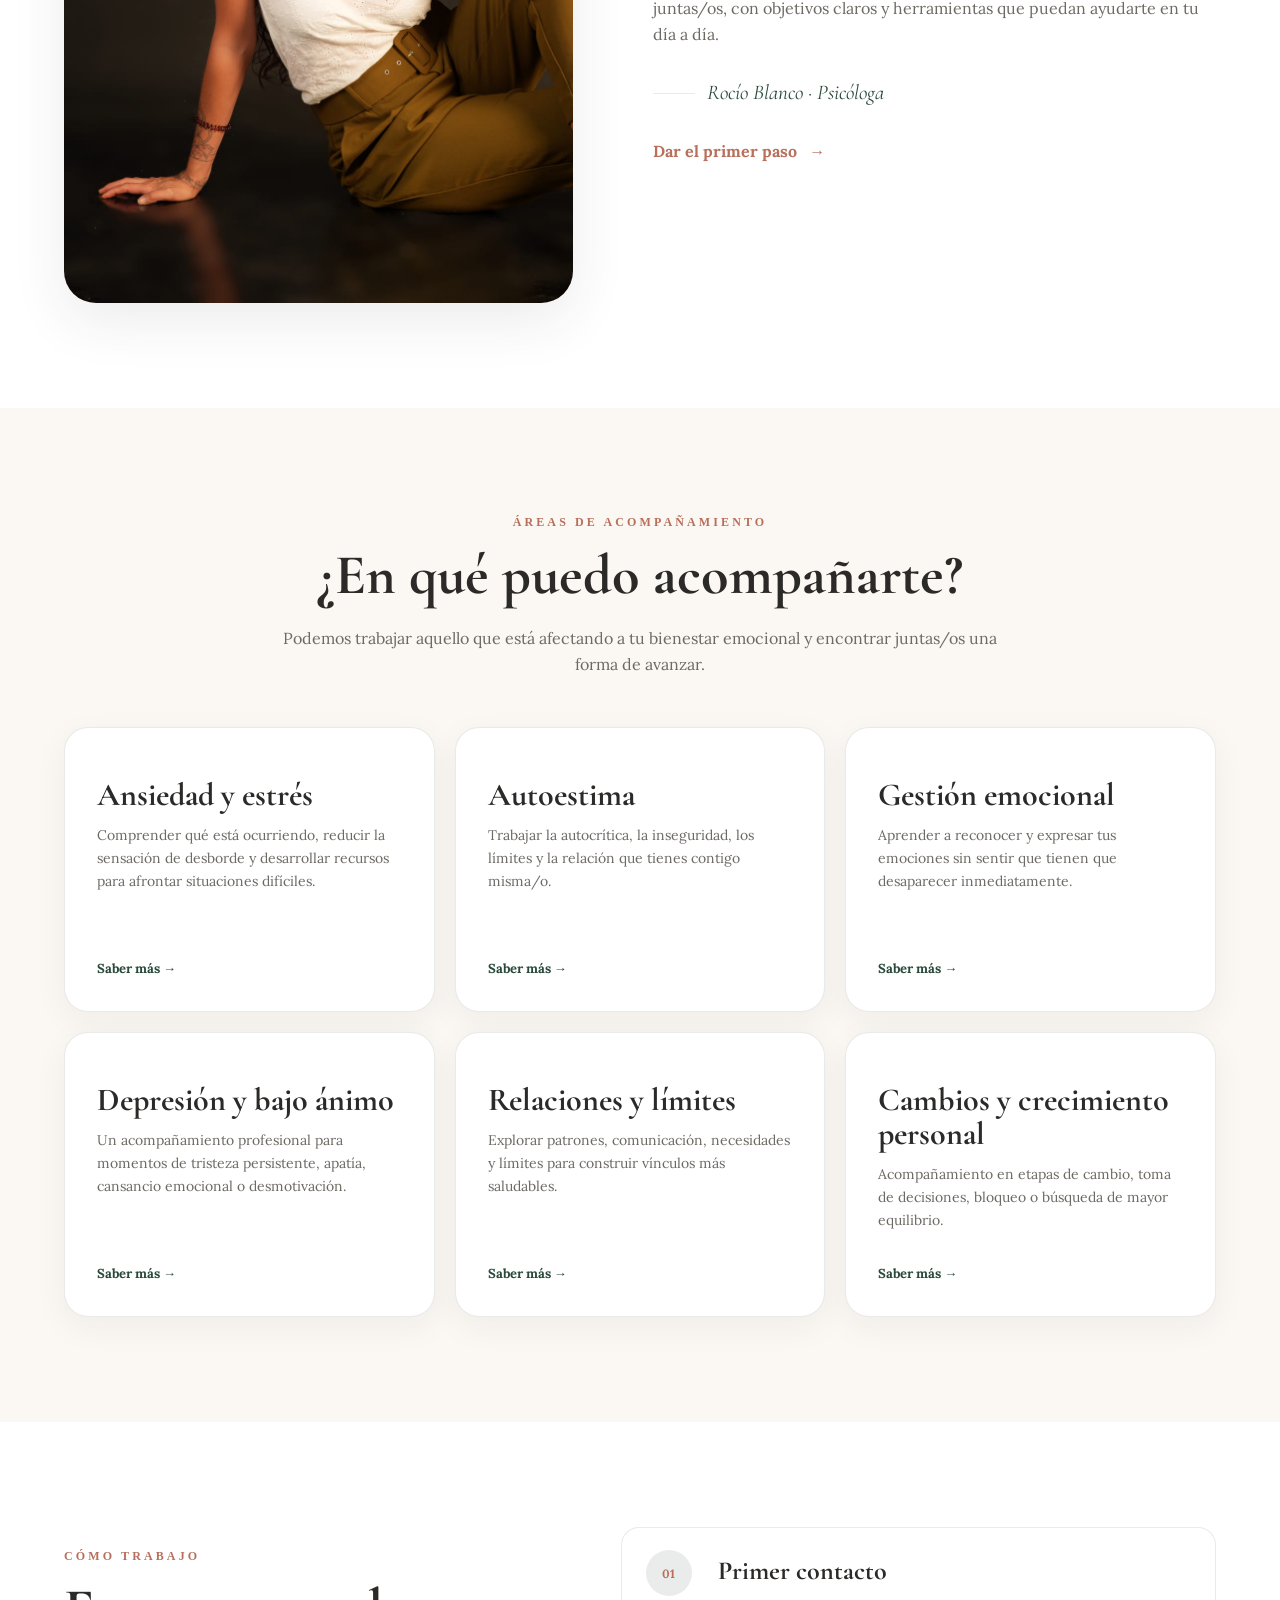
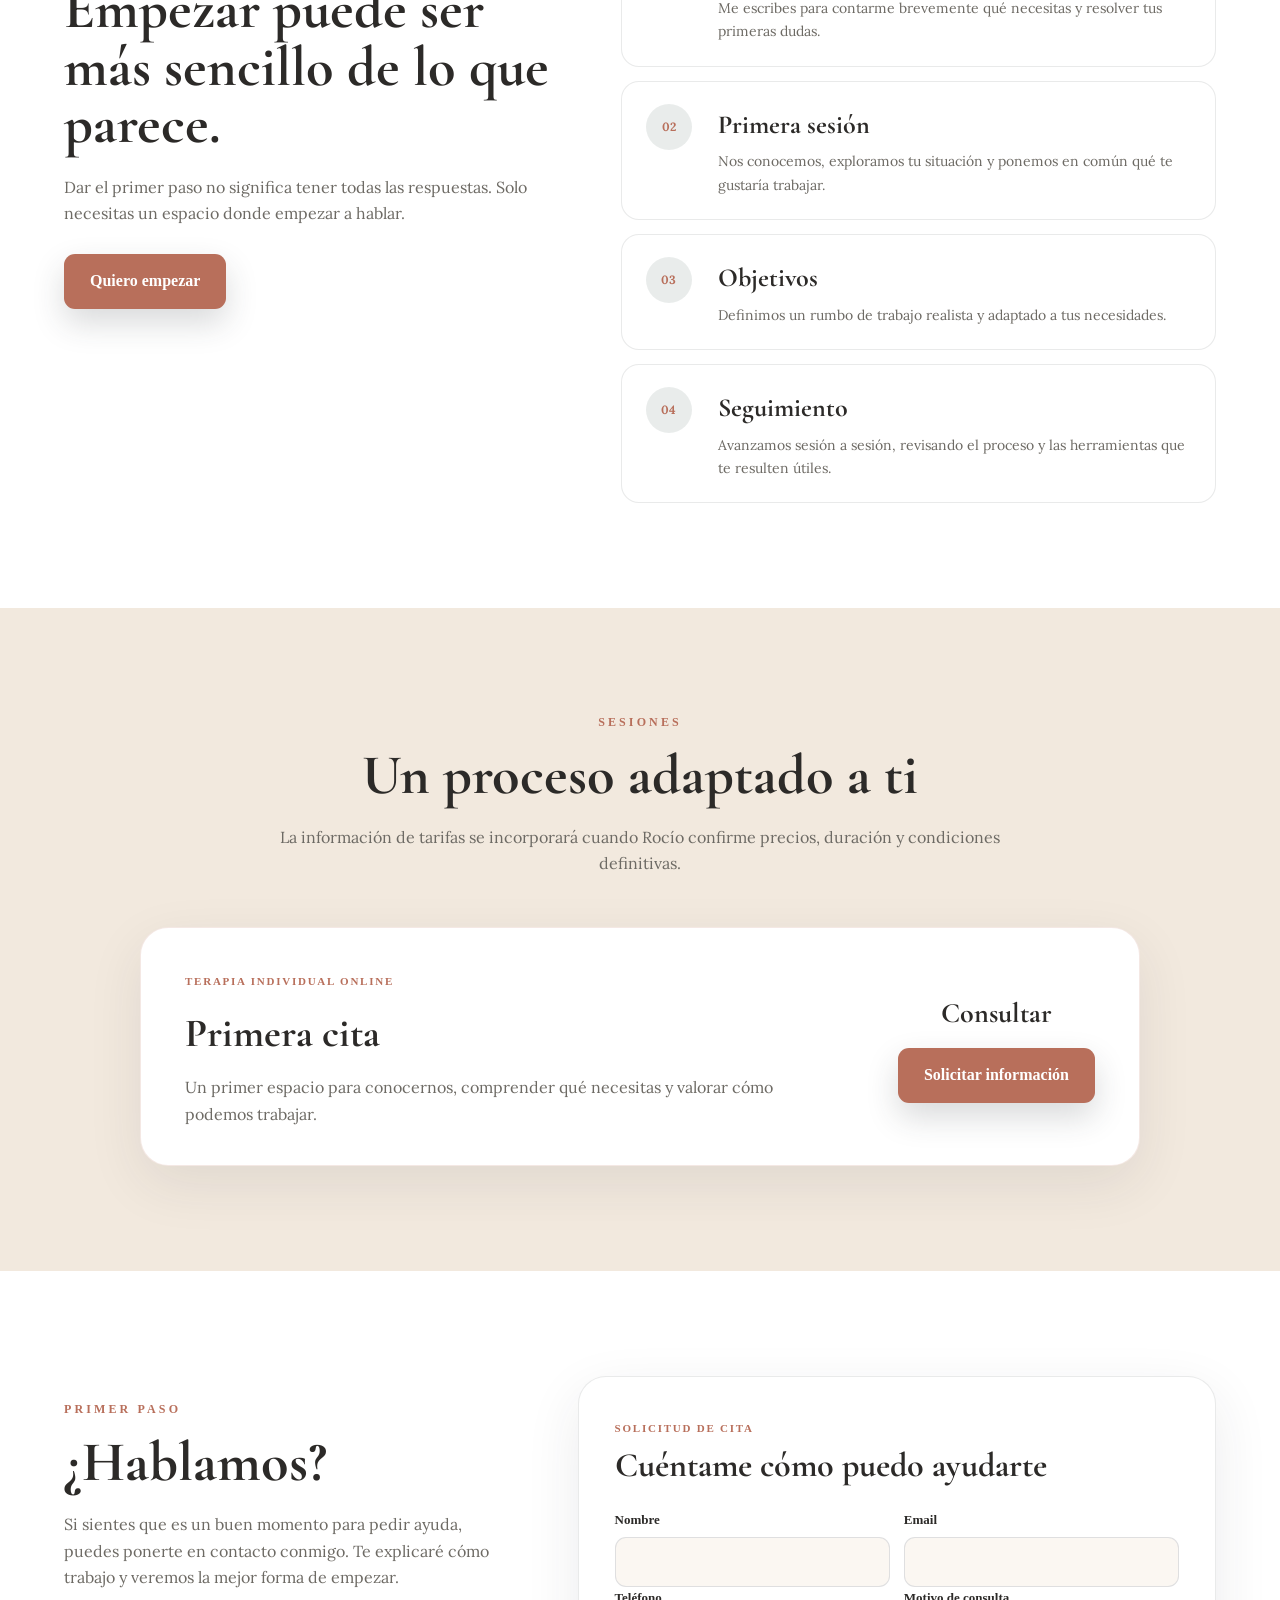
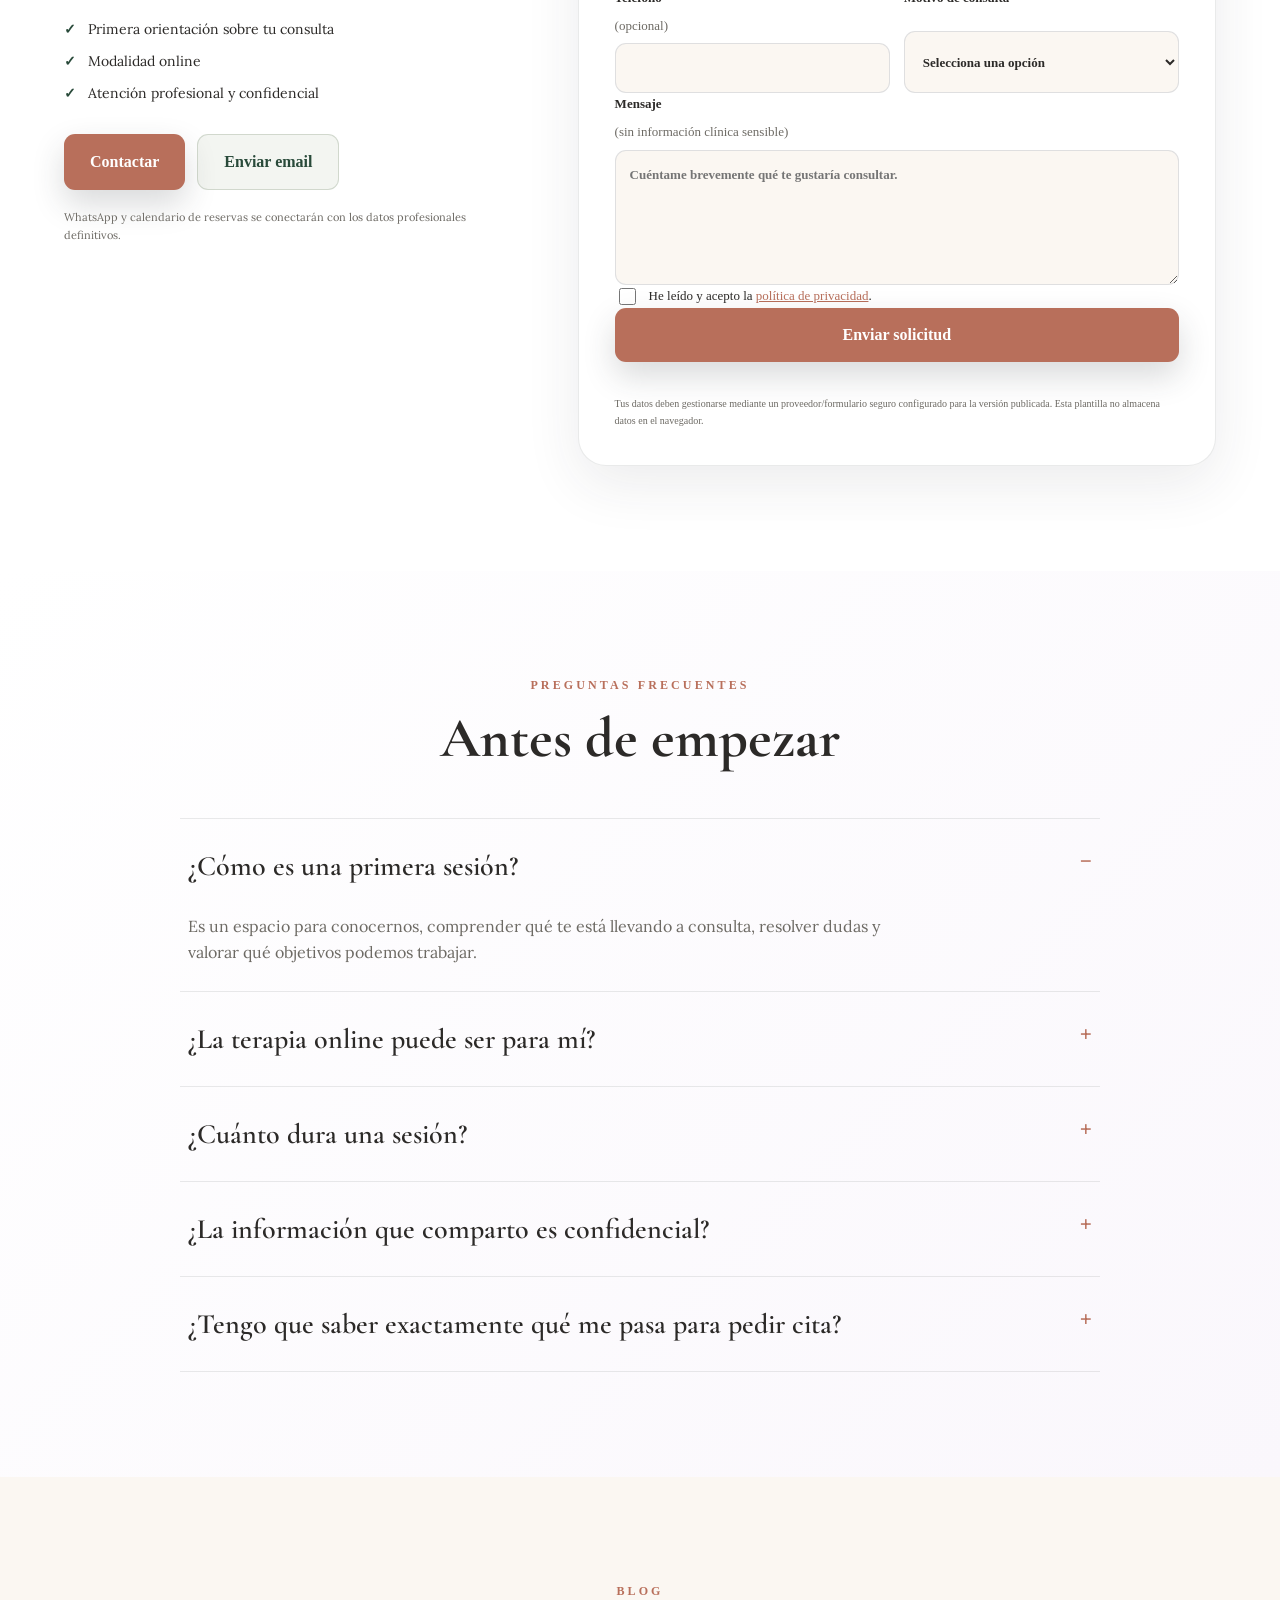
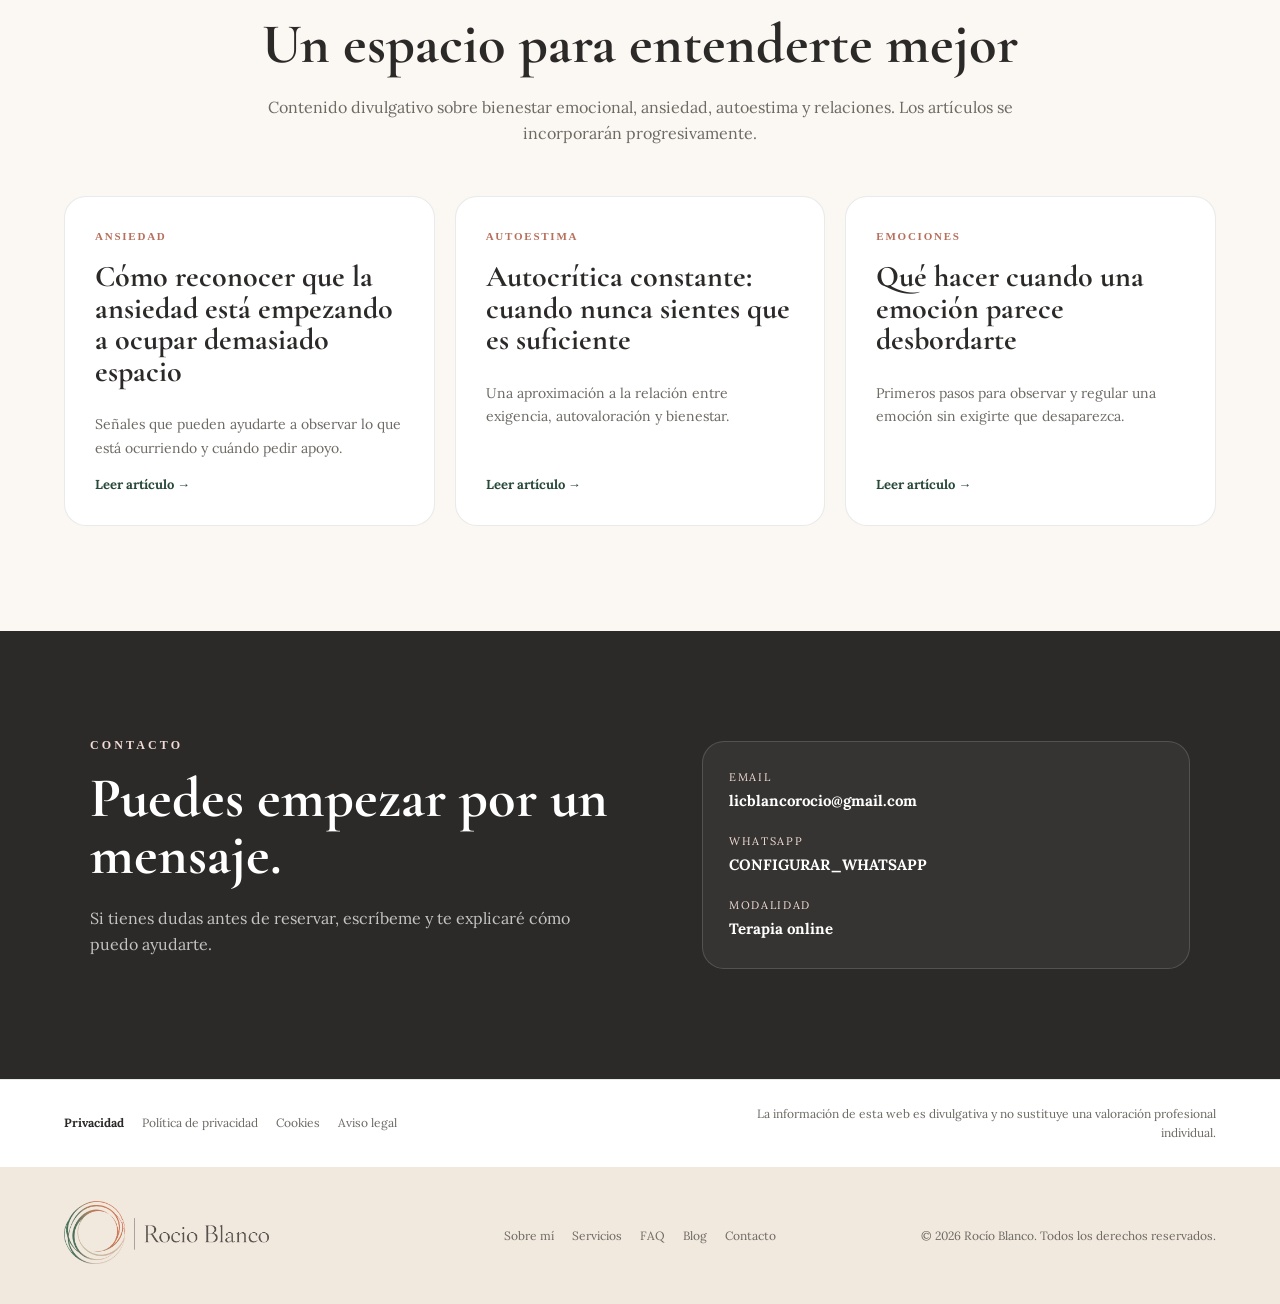
==== commit a7850e25: "Add files via upload" ====
--- a/v4/index.html
+++ b/v4/index.html
@@ -3,7 +3,7 @@
 <head>
   <meta charset="utf-8">
   <meta name="viewport" content="width=device-width, initial-scale=1">
-  <meta name="theme-color" content="#9B83BD">
+  <meta name="theme-color" content="#B86F5B">
   <title>Rocío Blanco | Psicóloga online</title>
   <meta name="description" content="Rocío Blanco, psicóloga online. Un espacio profesional, cercano y confidencial para trabajar tu bienestar emocional, ansiedad, autoestima y gestión emocional.">
   <meta name="robots" content="index,follow">
@@ -12,11 +12,11 @@
   <meta property="og:title" content="Rocío Blanco | Psicóloga online">
   <meta property="og:description" content="Un espacio para volver a estar bien contigo.">
   <meta property="og:url" content="https://licblancorocio.com/">
-  <meta property="og:image" content="assets/hero-office.jpg">
+  <meta property="og:image" content="assets/foto-rocio.jpeg">
   <link rel="icon" href="assets/logo-rocio-blanco.png">
   <link rel="preconnect" href="https://fonts.googleapis.com">
   <link rel="preconnect" href="https://fonts.gstatic.com" crossorigin>
-  <link href="https://fonts.googleapis.com/css2?family=Cormorant+Garamond:wght@500;600;700&family=Inter:wght@400;500;600;700&display=swap" rel="stylesheet">
+  <link href="https://fonts.googleapis.com/css2?family=Cormorant+Garamond:wght@500;600;700&family=Lora:wght@400;500;600;700&display=swap" rel="stylesheet">
   <link rel="stylesheet" href="style.css">
   <script type="application/ld+json">
   {
@@ -34,7 +34,7 @@
 <header class="site-header" id="cabecera">
   <div class="header-inner">
     <a class="brand" href="#inicio" aria-label="Rocío Blanco Psicóloga, inicio">
-      <img src="assets/logo-rocio-blanco.png" alt="Rocío Blanco — Psicóloga" width="482" height="170">
+      <img src="assets/logo-rocio-blanco.png" alt="Rocío Blanco" width="1461" height="451">
     </a>
     <button class="menu-toggle" type="button" aria-expanded="false" aria-controls="site-nav" aria-label="Abrir menú">
       <span></span><span></span><span></span>
@@ -70,9 +70,9 @@
   </section>
 
   <section class="trust" aria-label="Características de la atención">
-    <div class="trust-item"><span>01</span><div><strong>Un espacio seguro</strong><p>Para hablar con libertad y sin juicios.</p></div></div>
-    <div class="trust-item"><span>02</span><div><strong>Acompañamiento personalizado</strong><p>Adaptado a tu situación y a tu ritmo.</p></div></div>
-    <div class="trust-item"><span>03</span><div><strong>Terapia online</strong><p>Sesiones desde un lugar cómodo y privado.</p></div></div>
+    <div class="trust-item"><div><strong>Un espacio seguro</strong><p>Para hablar con libertad y sin juicios.</p></div></div>
+    <div class="trust-item"><div><strong>Acompañamiento personalizado</strong><p>Adaptado a tu situación y a tu ritmo.</p></div></div>
+    <div class="trust-item"><div><strong>Terapia online</strong><p>Sesiones desde un lugar cómodo y privado.</p></div></div>
   </section>
 
   <section class="section about" id="sobre-mi" aria-labelledby="about-title">
@@ -97,12 +97,12 @@
       <p>Podemos trabajar aquello que está afectando a tu bienestar emocional y encontrar juntas/os una forma de avanzar.</p>
     </div>
     <div class="service-grid">
-      <article class="service-card"><span class="service-number">01</span><h3>Ansiedad y estrés</h3><p>Comprender qué está ocurriendo, reducir la sensación de desborde y desarrollar recursos para afrontar situaciones difíciles.</p><a href="#reserva" aria-label="Consultar sobre ansiedad y estrés">Saber más →</a></article>
-      <article class="service-card"><span class="service-number">02</span><h3>Autoestima</h3><p>Trabajar la autocrítica, la inseguridad, los límites y la relación que tienes contigo misma/o.</p><a href="#reserva" aria-label="Consultar sobre autoestima">Saber más →</a></article>
-      <article class="service-card"><span class="service-number">03</span><h3>Gestión emocional</h3><p>Aprender a reconocer y expresar tus emociones sin sentir que tienen que desaparecer inmediatamente.</p><a href="#reserva" aria-label="Consultar sobre gestión emocional">Saber más →</a></article>
-      <article class="service-card"><span class="service-number">04</span><h3>Depresión y bajo ánimo</h3><p>Un acompañamiento profesional para momentos de tristeza persistente, apatía, cansancio emocional o desmotivación.</p><a href="#reserva" aria-label="Consultar sobre depresión y bajo ánimo">Saber más →</a></article>
-      <article class="service-card"><span class="service-number">05</span><h3>Relaciones y límites</h3><p>Explorar patrones, comunicación, necesidades y límites para construir vínculos más saludables.</p><a href="#reserva" aria-label="Consultar sobre relaciones y límites">Saber más →</a></article>
-      <article class="service-card"><span class="service-number">06</span><h3>Cambios y crecimiento personal</h3><p>Acompañamiento en etapas de cambio, toma de decisiones, bloqueo o búsqueda de mayor equilibrio.</p><a href="#reserva" aria-label="Consultar sobre crecimiento personal">Saber más →</a></article>
+      <article class="service-card"><h3>Ansiedad y estrés</h3><p>Comprender qué está ocurriendo, reducir la sensación de desborde y desarrollar recursos para afrontar situaciones difíciles.</p><a href="#reserva" aria-label="Consultar sobre ansiedad y estrés">Saber más →</a></article>
+      <article class="service-card"><h3>Autoestima</h3><p>Trabajar la autocrítica, la inseguridad, los límites y la relación que tienes contigo misma/o.</p><a href="#reserva" aria-label="Consultar sobre autoestima">Saber más →</a></article>
+      <article class="service-card"><h3>Gestión emocional</h3><p>Aprender a reconocer y expresar tus emociones sin sentir que tienen que desaparecer inmediatamente.</p><a href="#reserva" aria-label="Consultar sobre gestión emocional">Saber más →</a></article>
+      <article class="service-card"><h3>Depresión y bajo ánimo</h3><p>Un acompañamiento profesional para momentos de tristeza persistente, apatía, cansancio emocional o desmotivación.</p><a href="#reserva" aria-label="Consultar sobre depresión y bajo ánimo">Saber más →</a></article>
+      <article class="service-card"><h3>Relaciones y límites</h3><p>Explorar patrones, comunicación, necesidades y límites para construir vínculos más saludables.</p><a href="#reserva" aria-label="Consultar sobre relaciones y límites">Saber más →</a></article>
+      <article class="service-card"><h3>Cambios y crecimiento personal</h3><p>Acompañamiento en etapas de cambio, toma de decisiones, bloqueo o búsqueda de mayor equilibrio.</p><a href="#reserva" aria-label="Consultar sobre crecimiento personal">Saber más →</a></article>
     </div>
   </section>
 
@@ -137,9 +137,9 @@
       <div class="booking-points"><p><span>✓</span> Primera orientación sobre tu consulta</p><p><span>✓</span> Modalidad online</p><p><span>✓</span> Atención profesional y confidencial</p></div>
       <div class="contact-actions">
         <a class="button button-primary" href="#contacto">Contactar</a>
-        <a class="button button-soft" href="mailto:CONFIGURAR_EMAIL">Enviar email</a>
+        <a class="button button-soft" href="mailto:licblancorocio@gmail.com">Enviar email</a>
       </div>
-      <p class="config-note">El email, WhatsApp y calendario de reservas se conectarán con los datos profesionales definitivos.</p>
+      <p class="config-note">WhatsApp y calendario de reservas se conectarán con los datos profesionales definitivos.</p>
     </div>
     <div class="booking-card">
       <span class="card-kicker">SOLICITUD DE CITA</span>
@@ -179,7 +179,7 @@
   <section class="section contact" id="contacto" aria-labelledby="contact-title">
     <div class="contact-inner">
       <div><p class="eyebrow">Contacto</p><h2 id="contact-title">Puedes empezar por un mensaje.</h2><p>Si tienes dudas antes de reservar, escríbeme y te explicaré cómo puedo ayudarte.</p></div>
-      <div class="contact-box"><div><span>Email</span><strong>CONFIGURAR_EMAIL</strong></div><div><span>WhatsApp</span><strong>CONFIGURAR_WHATSAPP</strong></div><div><span>Modalidad</span><strong>Terapia online</strong></div></div>
+      <div class="contact-box"><div><span>Email</span><strong>licblancorocio@gmail.com</strong></div><div><span>WhatsApp</span><strong>CONFIGURAR_WHATSAPP</strong></div><div><span>Modalidad</span><strong>Terapia online</strong></div></div>
     </div>
   </section>
 
@@ -187,7 +187,7 @@
 </main>
 
 <footer class="site-footer">
-  <div class="footer-brand"><img src="assets/logo-rocio-blanco.png" alt="Rocío Blanco Psicóloga" width="482" height="170"></div>
+  <div class="footer-brand"><img src="assets/logo-rocio-blanco.png" alt="Rocío Blanco" width="1461" height="451"></div>
   <div class="footer-nav"><a href="#sobre-mi">Sobre mí</a><a href="#servicios">Servicios</a><a href="#faq">FAQ</a><a href="#blog">Blog</a><a href="#contacto">Contacto</a></div>
   <p>© <span id="year"></span> Rocío Blanco. Todos los derechos reservados.</p>
 </footer>
--- a/v4/style.css
+++ b/v4/style.css
@@ -1,7 +1,173 @@
-:root{--lav:#B9A3D4;--lav-dark:#9B83BD;--lav-soft:#DCCFEA;--sage:#A7B89A;--sage-dark:#8FA089;--blue:#6F7F95;--text:#2D3038;--beige:#F6F1EA;--cream:#FCF9F5;--white:#fff;--line:rgba(45,48,56,.10);--shadow:0 18px 55px rgba(45,48,56,.09);--radius:24px}*{box-sizing:border-box}html{scroll-behavior:smooth}body{margin:0;color:var(--text);background:var(--white);font-family:Inter,system-ui,sans-serif;line-height:1.65}a{color:inherit;text-decoration:none}button,input,select,textarea{font:inherit}.skip-link{position:fixed;left:16px;top:-60px;z-index:2000;padding:12px 16px;background:var(--text);color:#fff;border-radius:8px}.skip-link:focus{top:16px}.site-header{position:sticky;top:0;z-index:1000;height:92px;background:rgba(255,255,255,.96);backdrop-filter:blur(14px);border-bottom:1px solid var(--line)}.header-inner{height:100%;max-width:1360px;margin:auto;padding:0 42px;display:grid;grid-template-columns:280px 1fr;align-items:center;gap:20px}.brand{display:flex;align-items:center;height:100%;width:max-content}.brand img{display:block;width:238px;height:auto;max-height:78px;object-fit:contain}.site-nav{display:flex;justify-content:flex-end;align-items:center;gap:25px;font-size:14px;font-weight:600}.site-nav>a:not(.header-icon):not(.header-cta){position:relative;padding:9px 0}.site-nav>a:not(.header-icon):not(.header-cta)::after{content:"";position:absolute;left:0;right:0;bottom:3px;height:1.5px;background:var(--lav-dark);transform:scaleX(0);transform-origin:center;transition:.25s}.site-nav>a:not(.header-icon):not(.header-cta):hover::after,.site-nav>a:not(.header-icon):not(.header-cta):focus-visible::after{transform:scaleX(1)}.header-icon{width:44px;height:44px;border:1px solid rgba(143,160,137,.3);border-radius:50%;display:grid;place-items:center;background:rgba(167,184,154,.12);color:var(--sage-dark);font-size:19px}.header-cta,.button{display:inline-flex;align-items:center;justify-content:center;border-radius:11px;font-weight:700;transition:transform .2s,box-shadow .2s,background .2s}.header-cta{padding:14px 24px;background:var(--lav-dark);color:#fff;box-shadow:0 10px 26px rgba(155,131,189,.22)}.header-cta:hover,.button:hover{transform:translateY(-2px)}.menu-toggle{display:none;border:0;background:transparent;padding:8px;cursor:pointer}.menu-toggle span{display:block;width:26px;height:2px;background:var(--text);margin:5px}.hero{min-height:calc(100vh - 92px);position:relative;display:grid;place-items:center;overflow:hidden;background-image:url('https://images.unsplash.com/photo-1497366754035-f200968a6e72?auto=format&fit=crop&w=2400&q=88');background-size:cover;background-position:center}.hero-overlay{position:absolute;inset:0;background:linear-gradient(90deg,rgba(47,42,50,.45),rgba(47,42,50,.27) 50%,rgba(47,42,50,.38)),linear-gradient(180deg,rgba(220,207,234,.10),rgba(220,207,234,.24))}.hero-content{position:relative;z-index:1;max-width:1000px;text-align:center;padding:80px 28px 70px;color:#fff}.eyebrow{margin:0 0 14px;text-transform:uppercase;letter-spacing:.26em;font-size:12px;font-weight:800;color:var(--lav-dark)}.eyebrow-light{color:#f1e7fa}.hero h1,h2,h3{font-family:"Cormorant Garamond",Georgia,serif}.hero h1{margin:0 auto 22px;max-width:980px;font-size:clamp(48px,6vw,76px);line-height:.98;letter-spacing:-.02em;color:#fff;text-shadow:0 4px 24px rgba(45,48,56,.32)}.hero-lead{max-width:770px;margin:0 auto;color:#fff;font-size:19px;line-height:1.7;text-shadow:0 2px 15px rgba(45,48,56,.32)}.hero-actions{margin-top:34px;display:flex;justify-content:center;gap:14px;flex-wrap:wrap}.button{min-height:50px;padding:14px 26px;border:0;cursor:pointer}.button-primary{background:var(--lav-dark);color:#fff;box-shadow:0 14px 32px rgba(45,48,56,.18)}.button-light{background:#fff;color:var(--sage-dark)}.button-soft{background:rgba(167,184,154,.14);color:var(--sage-dark);border:1px solid rgba(143,160,137,.35)}.hero-note{margin:22px 0 0;font-size:12px;letter-spacing:.08em;color:rgba(255,255,255,.9)}.scroll-cue{position:absolute;z-index:2;bottom:22px;left:50%;transform:translateX(-50%);width:40px;height:40px;border:1px solid rgba(255,255,255,.55);border-radius:50%;display:grid;place-items:center;color:#fff}.trust{max-width:1280px;margin:auto;display:grid;grid-template-columns:repeat(3,1fr);border-bottom:1px solid var(--line)}.trust-item{display:flex;gap:18px;padding:34px 28px;align-items:flex-start}.trust-item+ .trust-item{border-left:1px solid var(--line)}.trust-item>span{color:var(--lav-dark);font-size:12px;font-weight:800;letter-spacing:.12em}.trust-item strong{display:block;font-family:"Cormorant Garamond",Georgia,serif;font-size:24px}.trust-item p{margin:3px 0 0;color:var(--blue);font-size:14px}.section{padding:105px max(5vw,32px)}.about{max-width:1280px;margin:auto;display:grid;grid-template-columns:.95fr 1.05fr;gap:80px;align-items:center}.about-photo{min-height:560px}.photo-frame{border-radius:32px;overflow:hidden;background:linear-gradient(145deg,var(--beige),var(--lav-soft));box-shadow:var(--shadow);position:relative}.photo-placeholder{height:100%;min-height:560px;display:flex;flex-direction:column;justify-content:flex-end;padding:34px;background:linear-gradient(180deg,transparent 42%,rgba(45,48,56,.36));color:#fff}.photo-placeholder span{font-family:"Cormorant Garamond",Georgia,serif;font-size:32px}.photo-placeholder small{font-size:12px;margin-top:3px}.about-copy{max-width:600px}.about-copy h2,.section-heading h2,.process-panel h2,.booking h2,.contact h2{font-size:clamp(42px,4.4vw,62px);line-height:1.02;margin:0 0 20px}.about-copy p{color:var(--blue);margin:0 0 16px}.about-copy .lead{font-size:20px;color:var(--text)}.signature-line{display:flex;align-items:center;gap:12px;margin:28px 0;color:var(--sage-dark)}.signature-line span{width:42px;height:1px;background:var(--sage)}.signature-line em{font-family:"Cormorant Garamond",Georgia,serif;font-size:21px}.text-link{font-weight:800;color:var(--lav-dark)}.text-link span{margin-left:8px}.services{background:var(--cream)}.section-heading{max-width:760px;margin:0 auto 50px}.centered{text-align:center}.section-heading>p:not(.eyebrow){color:var(--blue);margin:0}.service-grid{max-width:1280px;margin:auto;display:grid;grid-template-columns:repeat(3,1fr);gap:20px}.service-card{background:#fff;border:1px solid var(--line);border-radius:var(--radius);padding:32px;min-height:285px;display:flex;flex-direction:column;box-shadow:0 10px 34px rgba(45,48,56,.05);transition:.25s}.service-card:hover{transform:translateY(-5px);box-shadow:var(--shadow)}.service-number{font-size:11px;font-weight:800;letter-spacing:.15em;color:var(--lav-dark)}.service-card h3{font-size:32px;line-height:1.05;margin:18px 0 12px}.service-card p{color:var(--blue);font-size:14px;margin:0 0 22px}.service-card a{margin-top:auto;color:var(--sage-dark);font-weight:800;font-size:13px}.process{max-width:1280px;margin:auto;display:grid;grid-template-columns:.9fr 1.1fr;gap:70px;align-items:start}.process-panel{padding:20px 0}.process-panel>p:not(.eyebrow){color:var(--blue);max-width:520px;margin:0 0 28px}.process-steps{display:grid;gap:14px}.process-steps article{display:grid;grid-template-columns:54px 1fr;gap:18px;padding:22px 24px;border:1px solid var(--line);border-radius:18px;background:#fff}.process-steps span{width:46px;height:46px;border-radius:50%;background:rgba(185,163,212,.17);display:grid;place-items:center;color:var(--lav-dark);font-weight:800;font-size:12px}.process-steps h3{font-size:26px;margin:0 0 4px}.process-steps p{color:var(--blue);font-size:14px;margin:0}.pricing{background:var(--beige)}.pricing-card{max-width:1000px;margin:auto;background:#fff;border-radius:28px;padding:38px 44px;display:flex;align-items:center;justify-content:space-between;gap:30px;border:1px solid rgba(155,131,189,.16);box-shadow:var(--shadow)}.pricing-label,.card-kicker{font-size:11px;font-weight:800;letter-spacing:.16em;text-transform:uppercase;color:var(--lav-dark)}.pricing-card h3{font-size:40px;margin:8px 0}.pricing-card p{color:var(--blue);margin:0;max-width:620px}.pricing-action{text-align:center;min-width:180px}.pricing-action strong{display:block;font-family:"Cormorant Garamond";font-size:28px;margin-bottom:12px}.booking{max-width:1280px;margin:auto;display:grid;grid-template-columns:.82fr 1.18fr;gap:70px;align-items:start}.booking-copy{padding-top:24px}.booking-copy>p:not(.eyebrow),.config-note{color:var(--blue)}.booking-points{margin:28px 0}.booking-points p{margin:9px 0;color:var(--text);font-size:14px}.booking-points span{color:var(--sage-dark);font-weight:800;margin-right:8px}.contact-actions{display:flex;gap:12px;flex-wrap:wrap}.config-note{font-size:11px;margin-top:18px}.booking-card{background:#fff;border:1px solid var(--line);border-radius:28px;padding:36px;box-shadow:var(--shadow)}.booking-card h3{font-size:34px;line-height:1.1;margin:8px 0 24px}.contact-form{display:grid;gap:16px}.field-row{display:grid;grid-template-columns:1fr 1fr;gap:14px}label{display:grid;gap:7px;color:var(--text);font-size:13px;font-weight:700}.optional{font-weight:500;color:var(--blue)}input,select,textarea{width:100%;border:1px solid rgba(111,127,149,.20);border-radius:11px;padding:13px 14px;background:var(--cream);color:var(--text);outline:none}textarea{resize:vertical;min-height:120px}input:focus,select:focus,textarea:focus{border-color:var(--lav-dark);box-shadow:0 0 0 3px rgba(185,163,212,.18)}.consent{display:flex;grid-template-columns:none;gap:10px;align-items:flex-start;font-weight:500}.consent input{width:17px;height:17px;margin-top:3px;flex:none}.consent a{text-decoration:underline;color:var(--lav-dark)}.button-full{width:100%}.form-status{min-height:22px;margin:0;color:var(--sage-dark);font-size:13px;font-weight:700}.form-security{font-size:10px;color:var(--blue);margin:12px 0 0}.faq{background:linear-gradient(135deg,#fff,#faf7fc)}.faq-list{max-width:920px;margin:auto;border-top:1px solid var(--line)}details{border-bottom:1px solid var(--line);padding:0}summary{list-style:none;cursor:pointer;padding:24px 8px;font-family:"Cormorant Garamond",Georgia,serif;font-size:28px;font-weight:600;display:flex;justify-content:space-between;gap:20px}summary::-webkit-details-marker{display:none}summary::after{content:"+";font-family:Inter;color:var(--lav-dark);font-size:22px}details[open] summary::after{content:"−"}details p{max-width:760px;color:var(--blue);padding:0 8px 25px;margin:0}.blog{background:var(--cream)}.article-grid{max-width:1200px;margin:auto;display:grid;grid-template-columns:repeat(3,1fr);gap:20px}.article-card{background:#fff;border-radius:22px;padding:30px;border:1px solid var(--line);min-height:300px;display:flex;flex-direction:column}.article-card>span{font-size:11px;text-transform:uppercase;letter-spacing:.16em;color:var(--lav-dark);font-weight:800}.article-card h3{font-size:30px;line-height:1.05;margin:16px 0 12px}.article-card p{color:var(--blue);font-size:14px}.article-card a{margin-top:auto;color:var(--sage-dark);font-weight:800;font-size:13px}.contact{background:var(--text);color:#fff}.contact-inner{max-width:1100px;margin:auto;display:grid;grid-template-columns:1fr .9fr;gap:70px;align-items:center}.contact .eyebrow{color:var(--lav-soft)}.contact h2{color:#fff}.contact-inner>div>p:not(.eyebrow){color:rgba(255,255,255,.72);max-width:520px}.contact-box{border:1px solid rgba(255,255,255,.15);border-radius:22px;padding:26px;background:rgba(255,255,255,.05);display:grid;gap:18px}.contact-box div{display:grid;gap:3px}.contact-box span{font-size:11px;text-transform:uppercase;letter-spacing:.15em;color:var(--lav-soft)}.contact-box strong{font-size:15px;color:#fff}.legal-strip{max-width:1280px;margin:auto;padding:24px 5%;display:flex;justify-content:space-between;gap:30px;align-items:center;border-top:1px solid var(--line);font-size:12px}.legal-strip div{display:flex;gap:18px;flex-wrap:wrap}.legal-strip span{font-weight:800}.legal-strip a{color:var(--blue)}.legal-strip p{margin:0;color:var(--blue);max-width:500px;text-align:right}.site-footer{padding:34px 5%;background:var(--beige);display:grid;grid-template-columns:1fr auto 1fr;gap:24px;align-items:center;color:var(--blue);font-size:12px}.footer-brand img{width:170px;height:auto}.footer-nav{display:flex;gap:18px}.footer-nav a:hover{color:var(--lav-dark)}.site-footer>p{text-align:right}.floating-contact{position:fixed;right:24px;bottom:24px;z-index:900;padding:14px 20px;background:var(--sage-dark);color:#fff;border-radius:999px;font-weight:800;box-shadow:0 12px 35px rgba(0,0,0,.18)}@media(max-width:1180px){.header-inner{padding:0 24px;grid-template-columns:230px 1fr}.brand img{width:205px}.site-nav{gap:17px}.service-grid{grid-template-columns:repeat(2,1fr)}}@media(max-width:980px){.site-header{height:76px}.header-inner{grid-template-columns:1fr auto}.brand img{width:190px;max-height:64px}.menu-toggle{display:block}.site-nav{display:none;position:absolute;top:76px;left:0;right:0;background:#fff;padding:18px 24px 26px;box-shadow:0 22px 45px rgba(45,48,56,.12);flex-direction:column;align-items:stretch;gap:2px}.site-nav.open{display:flex}.site-nav>a{padding:12px 0!important}.header-icon{width:100%;height:auto;border-radius:11px;justify-content:flex-start;padding:12px 14px!important}.header-cta{text-align:center}.hero{min-height:calc(100vh - 76px)}.hero h1{font-size:clamp(44px,8vw,64px)}.trust{grid-template-columns:1fr}.trust-item+ .trust-item{border-left:0;border-top:1px solid var(--line)}.about,.process,.booking,.contact-inner{grid-template-columns:1fr;gap:44px}.about-photo,.photo-placeholder{min-height:500px}.pricing-card{align-items:flex-start;flex-direction:column}.article-grid{grid-template-columns:1fr}.site-footer{grid-template-columns:1fr;text-align:center}.footer-brand img{margin:auto}.footer-nav{justify-content:center;flex-wrap:wrap}.site-footer>p{text-align:center}.legal-strip{flex-direction:column;align-items:flex-start}.legal-strip p{text-align:left}.service-grid{grid-template-columns:1fr 1fr}}@media(max-width:620px){.section{padding:78px 20px}.header-inner{padding:0 16px}.brand img{width:175px}.hero{background-position:62% center}.hero-content{padding:70px 18px 65px}.hero h1{font-size:43px}.hero-lead{font-size:16px}.hero-actions{flex-direction:column}.hero-actions .button{width:100%}.hero-note{font-size:10px}.service-grid,.field-row{grid-template-columns:1fr}.about-photo,.photo-placeholder{min-height:430px}.booking-card{padding:24px}.booking-card h3{font-size:30px}.contact-actions .button{width:100%}.floating-contact{left:18px;right:18px;text-align:center}.site-footer{padding-bottom:95px}}
+:root{--forest:#294A3A;--forest-dark:#1F3A2D;--forest-soft:#E6EEE8;--terracotta:#B86F5B;--terracotta-dark:#9D5948;--terracotta-soft:#F2DDD6;--beige:#F2E9DE;--cream:#FBF7F2;--text:#2C2A28;--muted:#6D6A64;--white:#fff;--line:rgba(45,48,56,.10);--shadow:0 18px 55px rgba(45,48,56,.09);--radius:24px}*{box-sizing:border-box}html{scroll-behavior:smooth}body{margin:0;color:var(--text);background:var(--white);font-family:Lora, Georgia, serif;line-height:1.65}a{color:inherit;text-decoration:none}button,input,select,textarea{font:inherit}.skip-link{position:fixed;left:16px;top:-60px;z-index:2000;padding:12px 16px;background:var(--text);color:#fff;border-radius:8px}.skip-link:focus{top:16px}.site-header{position:sticky;top:0;z-index:1000;height:92px;background:rgba(255,255,255,.96);backdrop-filter:blur(14px);border-bottom:1px solid var(--line)}.header-inner{height:100%;max-width:1360px;margin:auto;padding:0 42px;display:grid;grid-template-columns:280px 1fr;align-items:center;gap:20px}.brand{display:flex;align-items:center;height:100%;width:max-content}.brand img{display:block;width:250px;height:auto;max-height:68px;object-fit:contain}.site-nav{display:flex;justify-content:flex-end;align-items:center;gap:25px;font-size:14px;font-weight:600}.site-nav>a:not(.header-icon):not(.header-cta){position:relative;padding:9px 0}.site-nav>a:not(.header-icon):not(.header-cta)::after{content:"";position:absolute;left:0;right:0;bottom:3px;height:1.5px;background:var(--terracotta);transform:scaleX(0);transform-origin:center;transition:.25s}.site-nav>a:not(.header-icon):not(.header-cta):hover::after,.site-nav>a:not(.header-icon):not(.header-cta):focus-visible::after{transform:scaleX(1)}.header-icon{width:44px;height:44px;border:1px solid rgba(41,74,58,.24);border-radius:50%;display:grid;place-items:center;background:rgba(41,74,58,.08);color:var(--forest);font-size:19px}.header-cta,.button{display:inline-flex;align-items:center;justify-content:center;border-radius:11px;font-weight:700;transition:transform .2s,box-shadow .2s,background .2s}.header-cta{padding:14px 24px;background:var(--terracotta);color:#fff;box-shadow:0 10px 26px rgba(184,111,91,.20)}.header-cta:hover,.button:hover{transform:translateY(-2px)}.menu-toggle{display:none;border:0;background:transparent;padding:8px;cursor:pointer}.menu-toggle span{display:block;width:26px;height:2px;background:var(--text);margin:5px}.hero{min-height:calc(100vh - 92px);position:relative;display:grid;place-items:center;overflow:hidden;background-image:url('https://images.unsplash.com/photo-1497366754035-f200968a6e72?auto=format&fit=crop&w=2400&q=88');background-size:cover;background-position:center}.hero-overlay{position:absolute;inset:0;background:linear-gradient(90deg,rgba(31,58,45,.42),rgba(31,58,45,.24) 50%,rgba(31,58,45,.34)),linear-gradient(180deg,rgba(242,233,222,.10),rgba(242,233,222,.22))}.hero-content{position:relative;z-index:1;max-width:1000px;text-align:center;padding:80px 28px 70px;color:#fff}.eyebrow{margin:0 0 14px;text-transform:uppercase;letter-spacing:.26em;font-size:12px;font-weight:800;color:var(--terracotta)}.eyebrow-light{color:#f1e7fa}.hero h1,h2,h3{font-family:"Safira","Cormorant Garamond",Georgia,serif}.hero h1{margin:0 auto 22px;max-width:980px;font-size:clamp(48px,6vw,76px);line-height:.98;letter-spacing:-.02em;color:#fff;text-shadow:0 4px 24px rgba(45,48,56,.32)}.hero-lead{max-width:770px;margin:0 auto;color:#fff;font-size:19px;line-height:1.7;text-shadow:0 2px 15px rgba(45,48,56,.32)}.hero-actions{margin-top:34px;display:flex;justify-content:center;gap:14px;flex-wrap:wrap}.button{min-height:50px;padding:14px 26px;border:0;cursor:pointer}.button-primary{background:var(--terracotta);color:#fff;box-shadow:0 14px 32px rgba(45,48,56,.18)}.button-light{background:#fff;color:var(--forest)}.button-soft{background:rgba(167,184,154,.14);color:var(--forest);border:1px solid rgba(143,160,137,.35)}.hero-note{margin:22px 0 0;font-size:12px;letter-spacing:.08em;color:rgba(255,255,255,.9)}.scroll-cue{position:absolute;z-index:2;bottom:22px;left:50%;transform:translateX(-50%);width:40px;height:40px;border:1px solid rgba(255,255,255,.55);border-radius:50%;display:grid;place-items:center;color:#fff}.trust{max-width:1280px;margin:auto;display:grid;grid-template-columns:repeat(3,1fr);border-bottom:1px solid var(--line)}.trust-item{display:flex;gap:0;padding:34px 28px;align-items:flex-start}.trust-item+ .trust-item{border-left:1px solid var(--line)}.trust-item strong{display:block;font-family:"Safira","Cormorant Garamond",Georgia,serif;font-size:24px}.trust-item p{margin:3px 0 0;color:var(--muted);font-size:14px}.section{padding:105px max(5vw,32px)}.about{max-width:1280px;margin:auto;display:grid;grid-template-columns:.95fr 1.05fr;gap:80px;align-items:center}.about-photo{min-height:560px}.photo-frame{border-radius:32px;overflow:hidden;background:linear-gradient(145deg,var(--beige),var(--terracotta-soft));box-shadow:var(--shadow);position:relative}.photo-placeholder{height:100%;min-height:560px;display:flex;flex-direction:column;justify-content:flex-end;padding:34px;background:linear-gradient(180deg,transparent 42%,rgba(45,48,56,.36));color:#fff}.photo-placeholder span{font-family:"Safira","Cormorant Garamond",Georgia,serif;font-size:32px}.photo-placeholder small{font-size:12px;margin-top:3px}.about-copy{max-width:600px}.about-copy h2,.section-heading h2,.process-panel h2,.booking h2,.contact h2{font-size:clamp(42px,4.4vw,62px);line-height:1.02;margin:0 0 20px}.about-copy p{color:var(--muted);margin:0 0 16px}.about-copy .lead{font-size:20px;color:var(--text)}.signature-line{display:flex;align-items:center;gap:12px;margin:28px 0;color:var(--forest)}.signature-line span{width:42px;height:1px;background:var(--forest-soft)}.signature-line em{font-family:"Safira","Cormorant Garamond",Georgia,serif;font-size:21px}.text-link{font-weight:800;color:var(--terracotta)}.text-link span{margin-left:8px}.services{background:var(--cream)}.section-heading{max-width:760px;margin:0 auto 50px}.centered{text-align:center}.section-heading>p:not(.eyebrow){color:var(--muted);margin:0}.service-grid{max-width:1280px;margin:auto;display:grid;grid-template-columns:repeat(3,1fr);gap:20px}.service-card{background:#fff;border:1px solid var(--line);border-radius:var(--radius);padding:32px;min-height:285px;display:flex;flex-direction:column;box-shadow:0 10px 34px rgba(45,48,56,.05);transition:.25s}.service-card:hover{transform:translateY(-5px);box-shadow:var(--shadow)}.service-number{font-size:11px;font-weight:800;letter-spacing:.15em;color:var(--terracotta)}.service-card h3{font-size:32px;line-height:1.05;margin:18px 0 12px}.service-card p{color:var(--muted);font-size:14px;margin:0 0 22px}.service-card a{margin-top:auto;color:var(--forest);font-weight:800;font-size:13px}.process{max-width:1280px;margin:auto;display:grid;grid-template-columns:.9fr 1.1fr;gap:70px;align-items:start}.process-panel{padding:20px 0}.process-panel>p:not(.eyebrow){color:var(--muted);max-width:520px;margin:0 0 28px}.process-steps{display:grid;gap:14px}.process-steps article{display:grid;grid-template-columns:54px 1fr;gap:18px;padding:22px 24px;border:1px solid var(--line);border-radius:18px;background:#fff}.process-steps span{width:46px;height:46px;border-radius:50%;background:rgba(41,74,58,.10);display:grid;place-items:center;color:var(--terracotta);font-weight:800;font-size:12px}.process-steps h3{font-size:26px;margin:0 0 4px}.process-steps p{color:var(--muted);font-size:14px;margin:0}.pricing{background:var(--beige)}.pricing-card{max-width:1000px;margin:auto;background:#fff;border-radius:28px;padding:38px 44px;display:flex;align-items:center;justify-content:space-between;gap:30px;border:1px solid rgba(184,111,91,.16);box-shadow:var(--shadow)}.pricing-label,.card-kicker{font-size:11px;font-weight:800;letter-spacing:.16em;text-transform:uppercase;color:var(--terracotta)}.pricing-card h3{font-size:40px;margin:8px 0}.pricing-card p{color:var(--muted);margin:0;max-width:620px}.pricing-action{text-align:center;min-width:180px}.pricing-action strong{display:block;font-family:"Safira","Cormorant Garamond",Georgia,serif;font-size:28px;margin-bottom:12px}.booking{max-width:1280px;margin:auto;display:grid;grid-template-columns:.82fr 1.18fr;gap:70px;align-items:start}.booking-copy{padding-top:24px}.booking-copy>p:not(.eyebrow),.config-note{color:var(--muted)}.booking-points{margin:28px 0}.booking-points p{margin:9px 0;color:var(--text);font-size:14px}.booking-points span{color:var(--forest);font-weight:800;margin-right:8px}.contact-actions{display:flex;gap:12px;flex-wrap:wrap}.config-note{font-size:11px;margin-top:18px}.booking-card{background:#fff;border:1px solid var(--line);border-radius:28px;padding:36px;box-shadow:var(--shadow)}.booking-card h3{font-size:34px;line-height:1.1;margin:8px 0 24px}.contact-form{display:grid;gap:16px}.field-row{display:grid;grid-template-columns:1fr 1fr;gap:14px}label{display:grid;gap:7px;color:var(--text);font-size:13px;font-weight:700}.optional{font-weight:500;color:var(--muted)}input,select,textarea{width:100%;border:1px solid rgba(111,127,149,.20);border-radius:11px;padding:13px 14px;background:var(--cream);color:var(--text);outline:none}textarea{resize:vertical;min-height:120px}input:focus,select:focus,textarea:focus{border-color:var(--terracotta);box-shadow:0 0 0 3px rgba(184,111,91,.18)}.consent{display:flex;grid-template-columns:none;gap:10px;align-items:flex-start;font-weight:500}.consent input{width:17px;height:17px;margin-top:3px;flex:none}.consent a{text-decoration:underline;color:var(--terracotta)}.button-full{width:100%}.form-status{min-height:22px;margin:0;color:var(--forest);font-size:13px;font-weight:700}.form-security{font-size:10px;color:var(--muted);margin:12px 0 0}.faq{background:linear-gradient(135deg,#fff,#faf7fc)}.faq-list{max-width:920px;margin:auto;border-top:1px solid var(--line)}details{border-bottom:1px solid var(--line);padding:0}summary{list-style:none;cursor:pointer;padding:24px 8px;font-family:"Safira","Cormorant Garamond",Georgia,serif;font-size:28px;font-weight:600;display:flex;justify-content:space-between;gap:20px}summary::-webkit-details-marker{display:none}summary::after{content:"+";font-family:Lora,Georgia,serif;color:var(--terracotta);font-size:22px}details[open] summary::after{content:"−"}details p{max-width:760px;color:var(--muted);padding:0 8px 25px;margin:0}.blog{background:var(--cream)}.article-grid{max-width:1200px;margin:auto;display:grid;grid-template-columns:repeat(3,1fr);gap:20px}.article-card{background:#fff;border-radius:22px;padding:30px;border:1px solid var(--line);min-height:300px;display:flex;flex-direction:column}.article-card>span{font-size:11px;text-transform:uppercase;letter-spacing:.16em;color:var(--terracotta);font-weight:800}.article-card h3{font-size:30px;line-height:1.05;margin:16px 0 12px}.article-card p{color:var(--muted);font-size:14px}.article-card a{margin-top:auto;color:var(--forest);font-weight:800;font-size:13px}.contact{background:var(--text);color:#fff}.contact-inner{max-width:1100px;margin:auto;display:grid;grid-template-columns:1fr .9fr;gap:70px;align-items:center}.contact .eyebrow{color:var(--terracotta-soft)}.contact h2{color:#fff}.contact-inner>div>p:not(.eyebrow){color:rgba(255,255,255,.72);max-width:520px}.contact-box{border:1px solid rgba(255,255,255,.15);border-radius:22px;padding:26px;background:rgba(255,255,255,.05);display:grid;gap:18px}.contact-box div{display:grid;gap:3px}.contact-box span{font-size:11px;text-transform:uppercase;letter-spacing:.15em;color:var(--terracotta-soft)}.contact-box strong{font-size:15px;color:#fff}.legal-strip{max-width:1280px;margin:auto;padding:24px 5%;display:flex;justify-content:space-between;gap:30px;align-items:center;border-top:1px solid var(--line);font-size:12px}.legal-strip div{display:flex;gap:18px;flex-wrap:wrap}.legal-strip span{font-weight:800}.legal-strip a{color:var(--muted)}.legal-strip p{margin:0;color:var(--muted);max-width:500px;text-align:right}.site-footer{padding:34px 5%;background:var(--beige);display:grid;grid-template-columns:1fr auto 1fr;gap:24px;align-items:center;color:var(--muted);font-size:12px}.footer-brand img{width:205px;height:auto;max-height:64px;object-fit:contain}.footer-nav{display:flex;gap:18px}.footer-nav a:hover{color:var(--terracotta)}.site-footer>p{text-align:right}.floating-contact{position:fixed;right:24px;bottom:24px;z-index:900;padding:14px 20px;background:var(--forest);color:#fff;border-radius:999px;font-weight:800;box-shadow:0 12px 35px rgba(0,0,0,.18)}@media(max-width:1180px){.header-inner{padding:0 24px;grid-template-columns:230px 1fr}.brand img{width:215px}.site-nav{gap:17px}.service-grid{grid-template-columns:repeat(2,1fr)}}@media(max-width:980px){.site-header{height:76px}.header-inner{grid-template-columns:1fr auto}.brand img{width:205px;max-height:58px}.menu-toggle{display:block}.site-nav{display:none;position:absolute;top:76px;left:0;right:0;background:#fff;padding:18px 24px 26px;box-shadow:0 22px 45px rgba(45,48,56,.12);flex-direction:column;align-items:stretch;gap:2px}.site-nav.open{display:flex}.site-nav>a{padding:12px 0!important}.header-icon{width:100%;height:auto;border-radius:11px;justify-content:flex-start;padding:12px 14px!important}.header-cta{text-align:center}.hero{min-height:calc(100vh - 76px)}.hero h1{font-size:clamp(44px,8vw,64px)}.trust{grid-template-columns:1fr}.trust-item+ .trust-item{border-left:0;border-top:1px solid var(--line)}.about,.process,.booking,.contact-inner{grid-template-columns:1fr;gap:44px}.about-photo,.photo-placeholder{min-height:500px}.pricing-card{align-items:flex-start;flex-direction:column}.article-grid{grid-template-columns:1fr}.site-footer{grid-template-columns:1fr;text-align:center}.footer-brand img{margin:auto}.footer-nav{justify-content:center;flex-wrap:wrap}.site-footer>p{text-align:center}.legal-strip{flex-direction:column;align-items:flex-start}.legal-strip p{text-align:left}.service-grid{grid-template-columns:1fr 1fr}}@media(max-width:620px){.section{padding:78px 20px}.header-inner{padding:0 16px}.brand img{width:190px}.hero{background-position:62% center}.hero-content{padding:70px 18px 65px}.hero h1{font-size:43px}.hero-lead{font-size:16px}.hero-actions{flex-direction:column}.hero-actions .button{width:100%}.hero-note{font-size:10px}.service-grid,.field-row{grid-template-columns:1fr}.about-photo,.photo-placeholder{min-height:430px}.booking-card{padding:24px}.booking-card h3{font-size:30px}.contact-actions .button{width:100%}.floating-contact{left:18px;right:18px;text-align:center}.site-footer{padding-bottom:95px}}
 
 /* Fotografía real de Rocío */
 .photo-rocio-real{padding:0;overflow:hidden;background:#f6f1ea;}
 .photo-rocio-real img{display:block;width:100%;height:100%;min-height:560px;object-fit:cover;object-position:center 38%;}
 @media(max-width:980px){.photo-rocio-real{min-height:500px}.photo-rocio-real img{min-height:500px;object-position:center 35%;}}
 @media(max-width:620px){.photo-rocio-real{min-height:430px}.photo-rocio-real img{min-height:430px;object-position:center 30%;}}
+
+/* Nueva identidad visual: verde bosque + terracota + beige */
+.site-nav,.header-cta,.button,label,input,select,textarea,.eyebrow,.trust-item>span,.pricing-label,.card-kicker,.service-number,.article-card>span,.floating-contact,.config-note,.form-security { font-family: Georgia, "Times New Roman", serif; }
+.about-copy p,.service-card p,.process-panel>p:not(.eyebrow),.process-steps p,.pricing-card p,.booking-copy>p:not(.eyebrow),.article-card p,.contact-inner>div>p:not(.eyebrow),details p,.trust-item p,.legal-strip,.site-footer { font-family: Lora, Georgia, serif; }
+
+/* =========================================================
+   RESPONSIVE FINAL PASS — PC / TABLET / MOBILE
+   Ajustes añadidos sin alterar la estructura ni el contenido.
+   ========================================================= */
+html,body{max-width:100%;overflow-x:hidden}
+img{max-width:100%}
+
+/* Pantallas grandes: evitar que el header se comprima antes de tiempo */
+@media (max-width:1120px) and (min-width:981px){
+  .site-header{height:82px}
+  .header-inner{padding:0 24px;grid-template-columns:220px minmax(0,1fr);gap:12px}
+  .brand img{width:205px;max-height:56px}
+  .site-nav{gap:13px;font-size:13px;white-space:nowrap}
+  .header-icon{width:40px;height:40px;font-size:17px}
+  .header-cta{padding:12px 17px}
+  .hero{min-height:calc(100svh - 82px)}
+}
+
+/* Tablet */
+@media (max-width:980px){
+  .header-inner{min-width:0}
+  .brand{min-width:0;max-width:calc(100vw - 90px)}
+  .brand img{max-width:100%;height:auto}
+  .site-nav{max-height:calc(100svh - 76px);overflow-y:auto;overflow-x:hidden}
+  .hero{min-height:calc(100svh - 76px)}
+  .hero-content{width:100%;max-width:900px}
+  .section{padding-top:88px;padding-bottom:88px}
+  .about-photo,.photo-placeholder,.photo-rocio-real{width:100%}
+  .service-card{min-width:0}
+  .pricing-card,.booking-card,.contact-box{min-width:0}
+  .article-card{min-width:0}
+  .legal-strip{width:100%}
+  .site-footer{width:100%}
+}
+
+/* Tablet pequeño / móvil grande */
+@media (max-width:760px){
+  .section{padding-left:24px;padding-right:24px}
+  .hero-content{padding-left:24px;padding-right:24px}
+  .hero h1{font-size:clamp(40px,8vw,56px);max-width:680px}
+  .hero-lead{max-width:650px}
+  .trust-item{padding:28px 24px}
+  .trust-item strong{font-size:22px}
+  .about,.process,.booking,.contact-inner{gap:34px}
+  .about-copy h2,.section-heading h2,.process-panel h2,.booking h2,.contact h2{font-size:clamp(38px,8vw,52px)}
+  .service-card{padding:28px;min-height:250px}
+  .service-card h3{font-size:29px}
+  .process-steps article{grid-template-columns:46px minmax(0,1fr);gap:14px;padding:20px}
+  .process-steps span{width:42px;height:42px}
+  .pricing-card{padding:30px}
+  .booking-card{padding:30px}
+  summary{font-size:24px;padding:21px 4px}
+  details p{padding-left:4px;padding-right:4px}
+  .legal-strip{padding-left:24px;padding-right:24px}
+  .legal-strip div{gap:12px 16px}
+  .site-footer{padding-left:24px;padding-right:24px}
+}
+
+/* Móvil */
+@media (max-width:620px){
+  .site-header{height:72px}
+  .header-inner{padding:0 16px}
+  .brand{max-width:calc(100vw - 78px)}
+  .brand img{width:178px;max-height:54px}
+  .menu-toggle{padding:7px}
+  .menu-toggle span{width:24px;margin:5px 0}
+  .site-nav{top:72px;padding:14px 20px 22px;max-height:calc(100svh - 72px)}
+  .hero{min-height:calc(100svh - 72px);background-position:64% center}
+  .hero-content{padding:58px 20px 60px}
+  .hero h1{font-size:clamp(38px,11vw,46px);line-height:1.02;margin-bottom:18px}
+  .hero-lead{font-size:15.5px;line-height:1.6}
+  .hero-actions{gap:10px;margin-top:26px}
+  .hero-actions .button{min-height:48px;padding:13px 20px}
+  .hero-note{line-height:1.5;margin-top:18px}
+  .scroll-cue{bottom:14px;width:36px;height:36px}
+
+  .section{padding:68px 20px}
+  .section-heading{margin-bottom:36px}
+  .section-heading>p:not(.eyebrow){font-size:15px}
+  .trust-item{padding:24px 20px}
+  .trust-item strong{font-size:20px;line-height:1.2}
+  .trust-item p{font-size:13px}
+
+  .about,.process,.booking,.contact-inner{gap:28px}
+  .about-photo,.photo-placeholder,.photo-rocio-real{min-height:420px}
+  .photo-rocio-real img{min-height:420px;object-position:center 28%}
+  .about-copy h2,.section-heading h2,.process-panel h2,.booking h2,.contact h2{font-size:clamp(36px,10vw,46px)}
+  .about-copy .lead{font-size:18px}
+
+  .service-grid,.article-grid,.field-row{grid-template-columns:1fr}
+  .service-card{padding:26px;min-height:235px;border-radius:20px}
+  .service-card h3{font-size:28px}
+  .service-card p{font-size:14px}
+
+  .process-steps{gap:10px}
+  .process-steps article{grid-template-columns:42px minmax(0,1fr);gap:12px;padding:18px;border-radius:16px}
+  .process-steps span{width:40px;height:40px}
+  .process-steps h3{font-size:23px}
+
+  .pricing-card{padding:26px;gap:22px;border-radius:22px}
+  .pricing-card h3{font-size:34px}
+  .pricing-action{width:100%;min-width:0}
+  .pricing-action .button{width:100%}
+
+  .booking-card{padding:22px;border-radius:22px}
+  .booking-card h3{font-size:28px}
+  input,select,textarea{font-size:16px} /* evita zoom automático en iOS */
+  .consent{font-size:13px;line-height:1.5}
+  .contact-actions{flex-direction:column}
+  .contact-actions .button{width:100%}
+
+  summary{font-size:21px;line-height:1.25;padding:19px 2px}
+  details p{font-size:14px;line-height:1.65;padding-bottom:21px}
+
+  .article-card{padding:25px;min-height:270px;border-radius:20px}
+  .article-card h3{font-size:27px}
+
+  .contact-box{padding:22px;border-radius:18px}
+  .contact-box strong{font-size:14px;overflow-wrap:anywhere}
+
+  .legal-strip{padding:22px 20px;gap:18px}
+  .legal-strip div{gap:10px 14px}
+  .legal-strip p{font-size:11px}
+
+  .site-footer{padding:30px 20px 100px;gap:18px}
+  .footer-brand img{width:min(205px,78vw);max-height:none}
+  .footer-nav{gap:10px 16px}
+  .site-footer>p{font-size:11px;line-height:1.5}
+
+  .floating-contact{left:16px;right:16px;bottom:16px;padding:13px 18px;max-width:none}
+}
+
+/* Móviles muy estrechos */
+@media (max-width:380px){
+  .brand img{width:160px}
+  .hero-content{padding-left:16px;padding-right:16px}
+  .hero h1{font-size:36px}
+  .hero-lead{font-size:15px}
+  .section{padding-left:16px;padding-right:16px}
+  .trust-item{padding-left:16px;padding-right:16px}
+  .service-card,.booking-card,.pricing-card,.article-card{padding:22px}
+  .process-steps article{padding:16px}
+  .site-footer{padding-left:16px;padding-right:16px}
+}
+
+/* Páginas legales/blog: sus cabeceras no deben provocar overflow */
+@media (max-width:980px){
+  .site-header .site-nav[style]{display:flex !important;position:static;box-shadow:none;max-height:none;overflow:visible;flex-direction:row;align-items:center;justify-content:flex-end;padding:0;background:transparent}
+}
+@media (max-width:620px){
+  .site-header .site-nav[style]{display:flex !important;flex-wrap:wrap;justify-content:flex-end;gap:10px;font-size:13px}
+  .site-header .site-nav[style] a{padding:8px 0!important}
+}
+
+/* Header móvil/tablet: ocultar teléfono y botón de reserva del menú desplegable */
+@media (max-width:980px){
+  .site-nav .header-icon,
+  .site-nav .header-cta{
+    display:none !important;
+  }
+}
